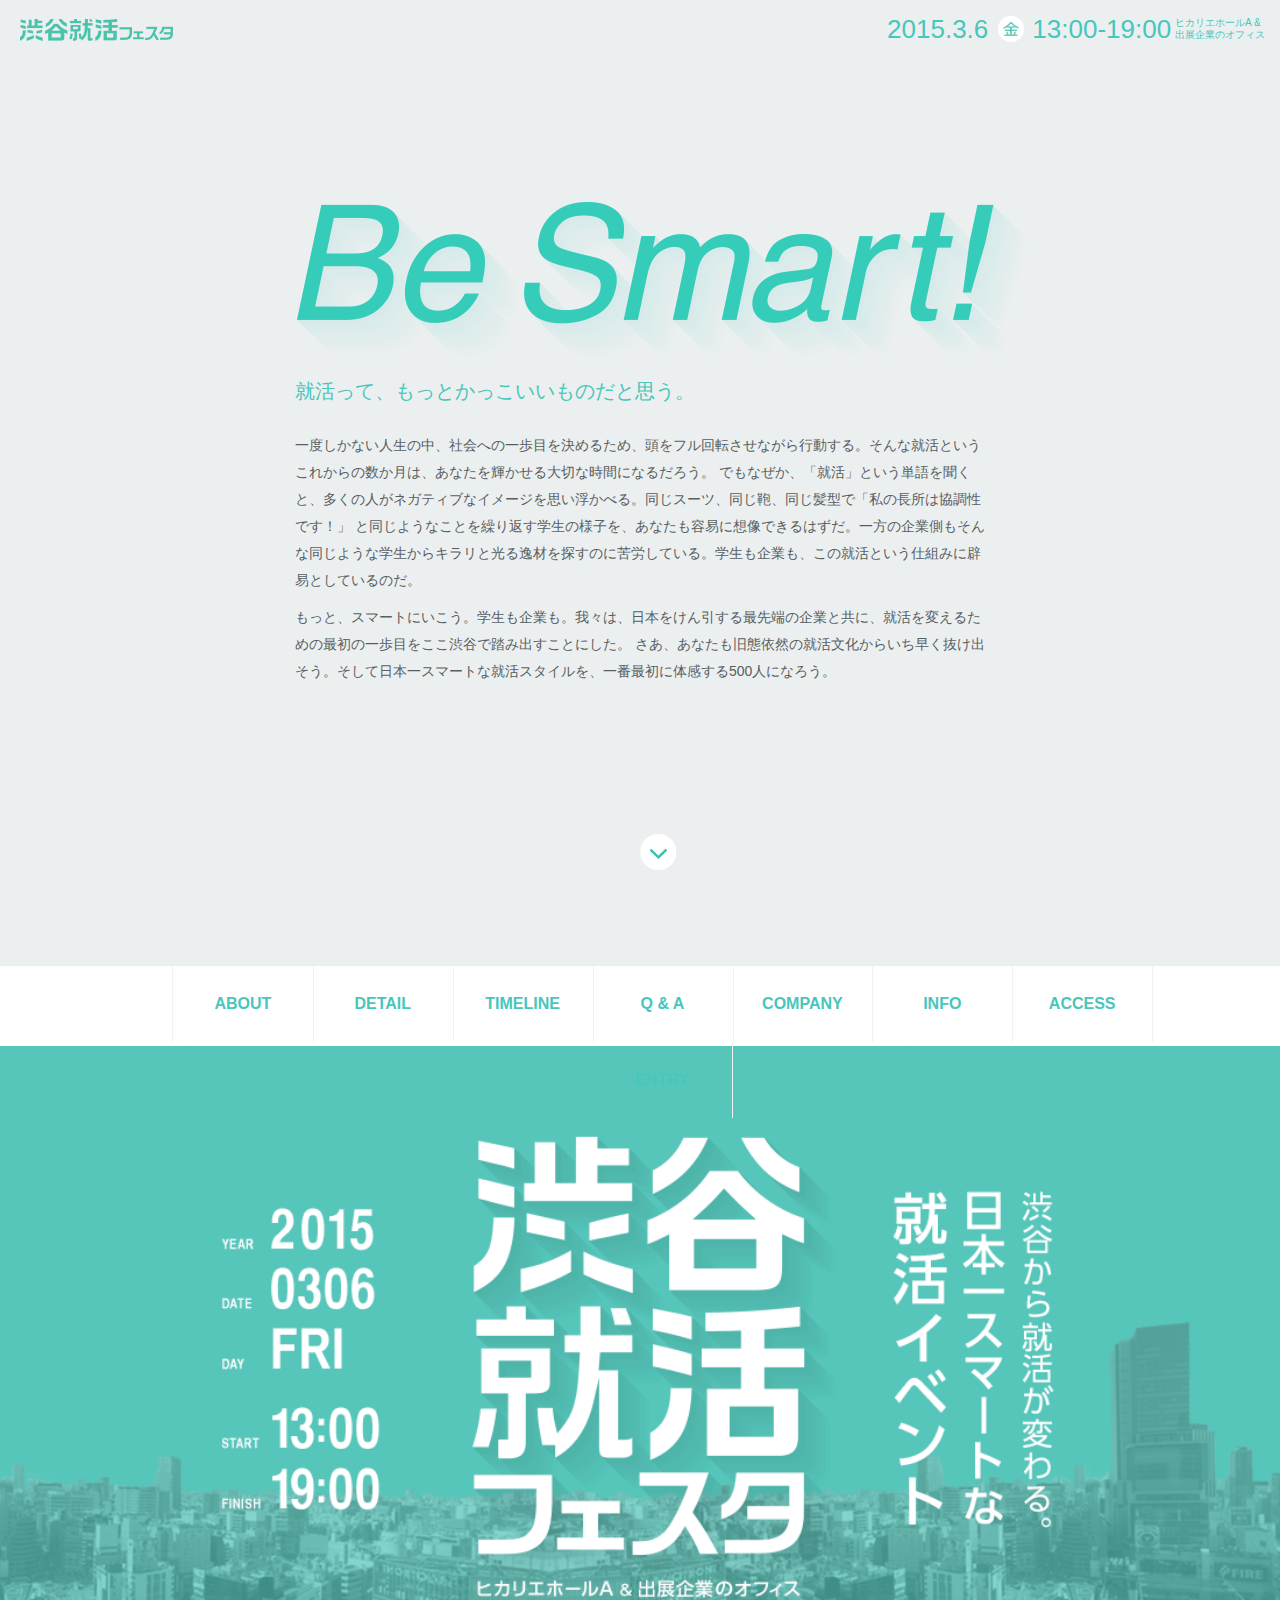
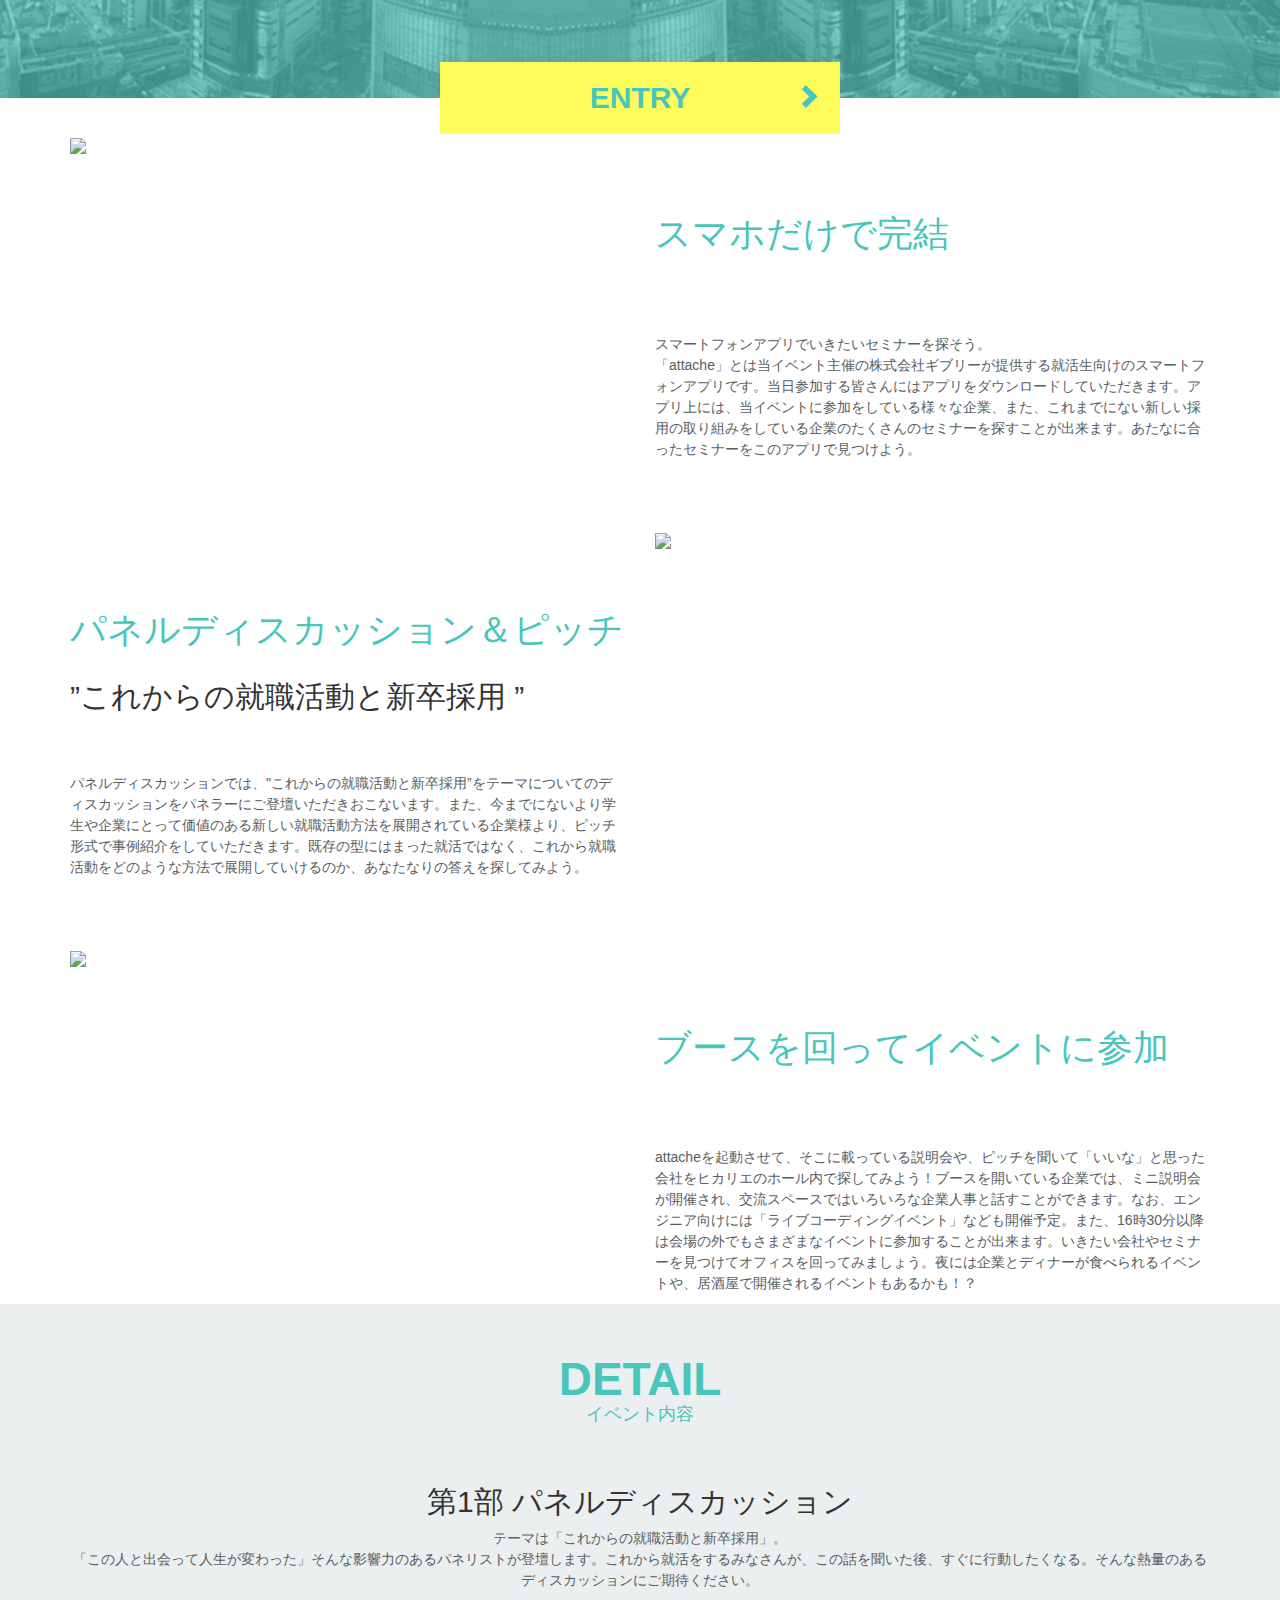
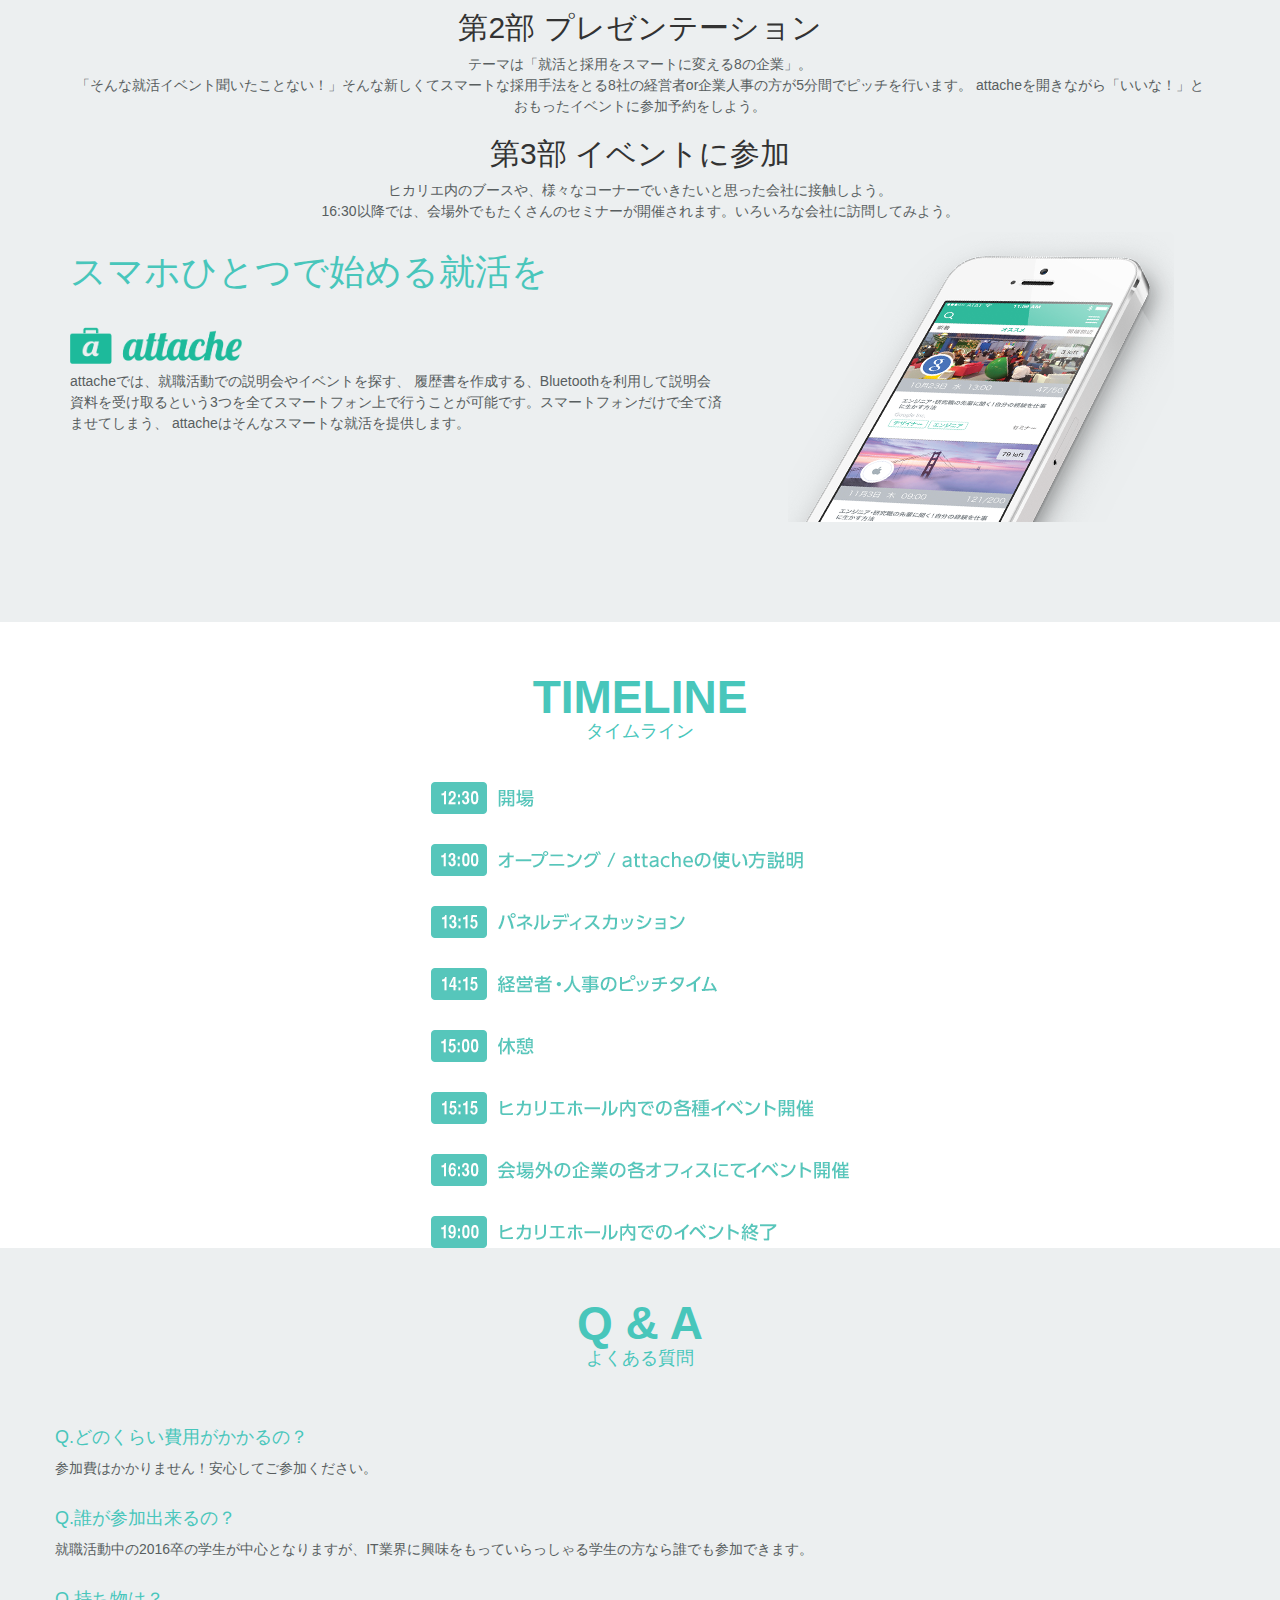
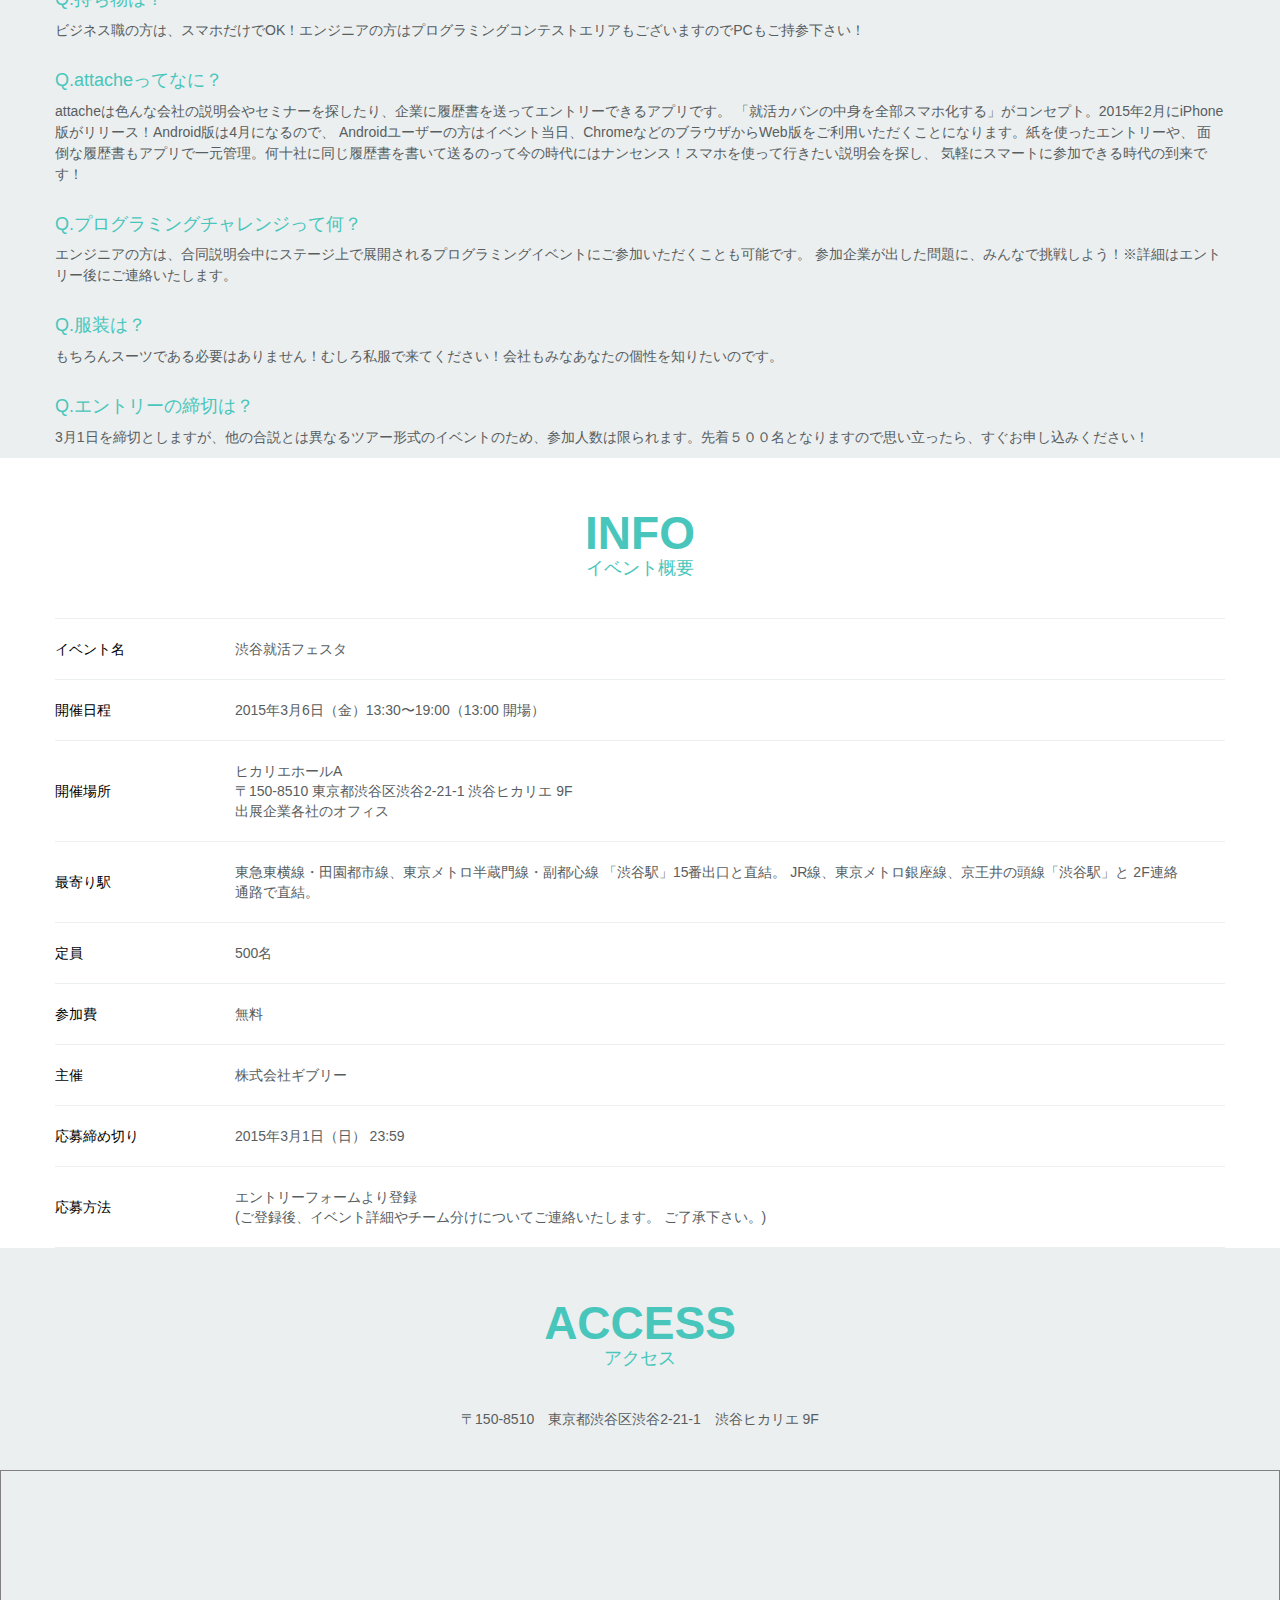
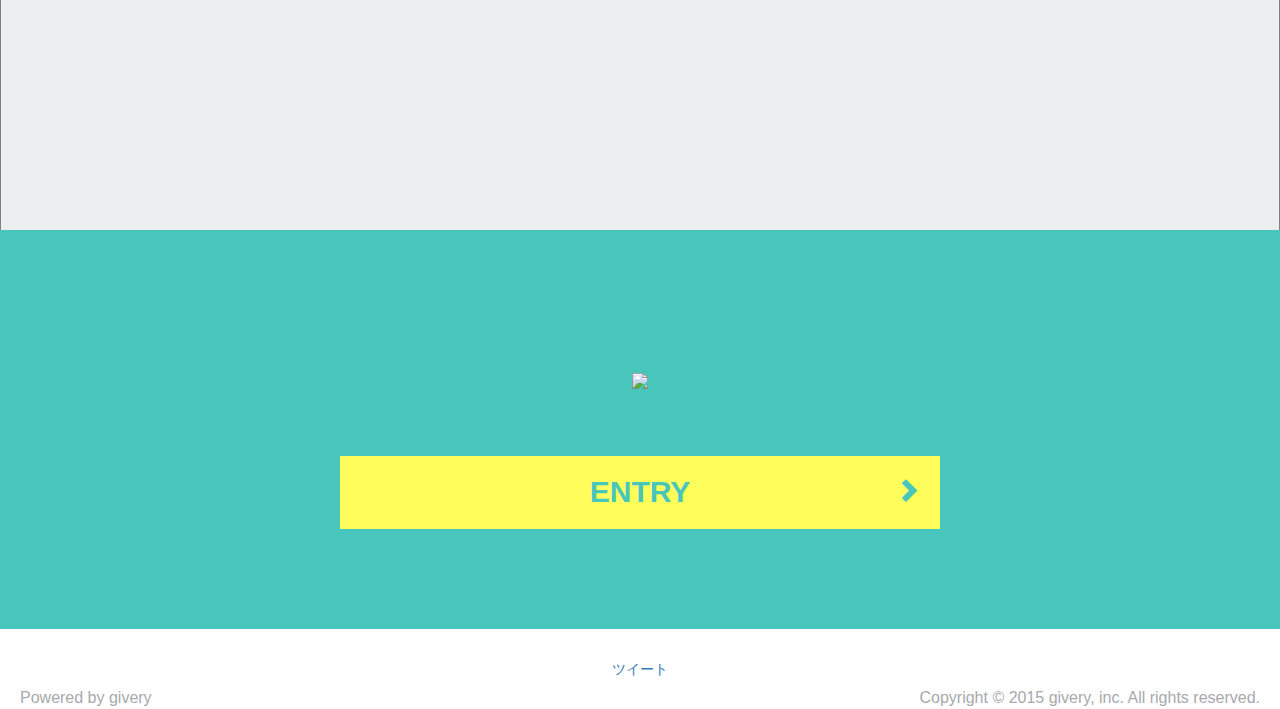
==== web/index.html @ 38a8d2db "modified text" ====
<!DOCTYPE html>
<html lang="ja">
<head>
	<meta charset="UTF-8">
	<meta name="format-detection" content="telephone=no">
	<meta http-equiv="X-UA-Compatible" content="IE=edge">
	<meta name="viewport" content="width=1060">

	<title>【3月6日開催】持ち物はスマフォとPCだけ!|渋谷就活フェスタ</title>
	<meta name="description" content="渋谷就活フェスタとは、40社の最先端企業が渋谷に集結する日本で最もスマートな就活イベントです。当イベントでは、これまでの日本の就活で必要だったスーツ、鞄、履歴書の持参等を禁止します。服装は私服、そして持ち物はスマートフォンアプリとPCのみ！日本の就活の当たり前を大きく覆す当イベントに是非ご参加ください。">
	<meta name="keywords" content="就活、就職活動、渋谷、スマート、スマート就活、2016年度、新卒、イベント">

	<meta property="og:site_name" content="渋谷就活フェスタ">
	<meta property="og:type" content="website">
	<meta property="og:image" content="http://event.attache-app.com/images/og_image.png">
	<meta property="og:title" content="【3月6日開催】持ち物はスマフォだけ!|渋谷就活フェスタ">
	<meta property="og:description" content="渋谷就活フェスタとは、40社の最先端企業が渋谷に集結する日本で最もスマートな就活イベントです。当イベントでは、これまでの日本の就活で必要だったスーツ、鞄、履歴書の持参等を禁止します。服装は私服、そして持ち物はスマートフォンアプリとPCのみ！日本の就活の当たり前を大きく覆す当イベントに是非ご参加ください。">
	<meta property="og:url" content="http://event.attache-app.com">
	<meta name="viewport" content="width=device-width, initial-scale=1">
	<link rel="icon" href="images/favicon.ico">
	<link rel="stylesheet" href="bootstrap-3.3.2-dist/css/bootstrap.min.css">
	<link rel="stylesheet" href="custom.css">
	<script src="js/jquery-1.11.1.min.js"></script>
	<script type="text/javascript" src="http://maps.google.com/maps/api/js?sensor=false"></script>
	<script type="text/javascript">
	$(function() {
		if ((navigator.userAgent.indexOf('iPhone') > 0 && navigator.userAgent.indexOf('iPad') == -1) || navigator.userAgent.indexOf('iPod') > 0 || navigator.userAgent.indexOf('Android') > 0) {
			location.href = 'mobile/index.html';
		}
	})();
</script>
	<script type="text/javascript">
		google.maps.event.addDomListener(window, 'load', function()
		{
			var lat = 35.6593197;
			var lng = 139.7036454;
			var latlng =new google.maps.LatLng(lat,lng);
			var mapOptions = {
				zoom: 17,
				center: new google.maps.LatLng(lat, lng),
				mapTypeId: google.maps.MapTypeId.ROADMAP,
				scaleControl: true,
				scrollwheel: false
			};
			var mapObj = new google.maps.Map(document.getElementById('gmap'), mapOptions);
			var marker = new google.maps.Marker({
				position: latlng,
				map: mapObj,
				title: '渋谷ヒカリエ'
			});
		});
	</script>
</head>
<body>
<div id="fb-root"></div>
  <script>(function(d, s, id) {
    var js, fjs = d.getElementsByTagName(s)[0];
    if (d.getElementById(id)) return;
    js = d.createElement(s); js.id = id;
    js.src = "//connect.facebook.net/en_US/sdk.js#xfbml=1&version=v2.0";
    fjs.parentNode.insertBefore(js, fjs);
  }(document, 'script', 'facebook-jssdk'));
</script>
<!-- TOPBAR -->
<div id="topbar" class="navbar" role="navigation">
	<div class="logo pull-left">
		<img src="images/logo.png">
	</div>
	<div class="pull-right">
		<h4>2015.3.6</h4><img src="images/okane.png" class="icon"><h4>13:00-19:00</h4>
		<p>
		ヒカリエホールA &amp;<br />
		出展企業のオフィス
		</p>
	</div>
</div>
<!-- HEADER -->
<div id="section-header" class="section-padding">
	<div class="container">
		<h1>
			<img src="images/title_besmart.png"></a>
		</h1>
		<div class="about">
			<h2>就活って、もっとかっこいいものだと思う。</h2>
			<p>
			一度しかない人生の中、社会への一歩目を決めるため、頭をフル回転させながら行動する。そんな就活というこれからの数か月は、あなたを輝かせる大切な時間になるだろう。
			でもなぜか、「就活」という単語を聞くと、多くの人がネガティブなイメージを思い浮かべる。同じスーツ、同じ鞄、同じ髪型で「私の長所は協調性です！」
			と同じようなことを繰り返す学生の様子を、あなたも容易に想像できるはずだ。一方の企業側もそんな同じような学生からキラリと光る逸材を探すのに苦労している。学生も企業も、この就活という仕組みに辟易としているのだ。</p>
			<p>もっと、スマートにいこう。学生も企業も。我々は、日本をけん引する最先端の企業と共に、就活を変えるための最初の一歩目をここ渋谷で踏み出すことにした。
			さあ、あなたも旧態依然の就活文化からいち早く抜け出そう。そして日本一スマートな就活スタイルを、一番最初に体感する500人になろう。
			</p>
		</div>
	</div>
	<a href="#section-poster"><img src="images/poster_button.png"></a>
</div>
<!-- NAV BAR -->
<div id="navbar" role="navigation">
	<div class="container">
		<ul class="nav-links">
			<li><a href="#section-about">ABOUT</a></li>
			<li><a href="#section-details">DETAIL</a></li>
			<li><a href="#section-timeline">TIMELINE</a></li>
			<li><a href="#section-qa">Q &amp; A</a></li>
			<li><a href="#section-sponsors">COMPANY</a></li>
			<li><a href="#section-info">INFO</a></li>
			<li><a href="#section-map">ACCESS</a></li>
			<li><a href="#section-entry">ENTRY</a></li>
		</ul>
	</div>
</div>
<!-- POSTER -->
<div id="section-poster">
	<img src="images/poster_01.png" width="100%">
</div>
<!-- ENTRY BUTTON -->
<div class="entry">
	<a href="http://bit.ly/1v4aJH7" class="button-entry small">ENTRY<span class="glyphicon glyphicon-chevron-right" aria-hidden="true"></span> </a>
</div>
<div id="section-about" class="layout1">
	<div class="container">
		<div class="row">
			<div class="col-xs-6">
				<img src="images/about1.png">
			</div>
			<div class="col-xs-6">
				<div class="info">
					<h2>スマホだけで完結</h2>
					<p>スマートフォンアプリでいきたいセミナーを探そう。<br />「attache」とは当イベント主催の株式会社ギブリーが提供する就活生向けのスマートフォンアプリです。当日参加する皆さんにはアプリをダウンロードしていただきます。アプリ上には、当イベントに参加をしている様々な企業、また、これまでにない新しい採用の取り組みをしている企業のたくさんのセミナーを探すことが出来ます。あたなに合ったセミナーをこのアプリで見つけよう。</p>
					</p>
				</div>
			</div>
		</div>
	</div>
</div>
<div id="section-about" class="layout2">
	<div class="container">
		<div class="row">
			<div class="col-xs-6">
				<div class="info">
					<h2>パネルディスカッション＆ピッチ</h2>
					<h3>”これからの就職活動と新卒採用 ”</h3>
					<p>パネルディスカッションでは、"これからの就職活動と新卒採用”をテーマについてのディスカッションをパネラーにご登壇いただきおこないます。また、今までにないより学生や企業にとって価値のある新しい就職活動方法を展開されている企業様より、ピッチ形式で事例紹介をしていただきます。既存の型にはまった就活ではなく、これから就職活動をどのような方法で展開していけるのか、あなたなりの答えを探してみよう。</p>
					</p>
				</div>
			</div>
			<div class="col-xs-6">
				<img src="images/about2.png">
			</div>
		</div>
	</div>
</div>
<div id="section-about" class="layout1">
	<div class="container">
		<div class="row">
			<div class="col-xs-6">
				<img src="images/about3.png">
			</div>
			<div class="col-xs-6">
				<div class="info">
					<h2>ブースを回ってイベントに参加</h2>
					<p>attacheを起動させて、そこに載っている説明会や、ピッチを聞いて「いいな」と思った会社をヒカリエのホール内で探してみよう！ブースを開いている企業では、ミニ説明会が開催され、交流スペースではいろいろな企業人事と話すことができます。なお、エンジニア向けには「ライブコーディングイベント」なども開催予定。また、16時30分以降は会場の外でもさまざまなイベントに参加することが出来ます。いきたい会社やセミナーを見つけてオフィスを回ってみましょう。夜には企業とディナーが食べられるイベントや、居酒屋で開催されるイベントもあるかも！？
					</p>
				</div>
			</div>

		</div>
	</div>
</div>
<!-- JOBS: SALES OR ENGINEERING -->
<div id="section-details">
	<div class="section-title">
		<h1>DETAIL</h1>
		<h4>イベント内容</h4>
	</div>
	<div class="container">
		<div class="info">
			<h3>第1部 パネルディスカッション</h3>
			<p>テーマは「これからの就職活動と新卒採用」。<br />「この人と出会って人生が変わった」そんな影響力のあるパネリストが登壇します。これから就活をするみなさんが、この話を聞いた後、すぐに行動したくなる。そんな熱量のあるディスカッションにご期待ください。</p>
			<h3>第2部 プレゼンテーション</h3>
			<p>テーマは「就活と採用をスマートに変える8の企業」。<br />「そんな就活イベント聞いたことない！」そんな新しくてスマートな採用手法をとる8社の経営者or企業人事の方が5分間でピッチを行います。
attacheを開きながら「いいな！」とおもったイベントに参加予約をしよう。</p>
			<h3>第3部 イベントに参加</h3>
			<p>ヒカリエ内のブースや、様々なコーナーでいきたいと思った会社に接触しよう。<br />
			16:30以降では、会場外でもたくさんのセミナーが開催されます。いろいろな会社に訪問してみよう。</p>
		</div>
		<div class="container-app">
			<div class="row">
				<div class="col-xs-7 text-left">
					<h2>スマホひとつで始める就活を</h2>
					<img src="images/attache.png" height="50px">
					<p>
					attacheでは、就職活動での説明会やイベントを探す、
					履歴書を作成する、Bluetoothを利用して説明会資料を受け取るという3つを全てスマートフォン上で行うことが可能です。スマートフォンだけで全て済ませてしまう、
					attacheはそんなスマートな就活を提供します。
					</p>
				</div>
				<div class="col-xs-5 text-center">
					<img src="images/iphone.png">
				</div>
			</div>
		</div>
	</div>
</div>
<div id="section-timeline">
	<div class="section-title">
		<h1>TIMELINE</h1>
		<h4>タイムライン</h4>
	</div>
	<div class="container">
		<div class="row">
		<img src="images/timeline.png" >
		</div>
	</div>
</div>
<!-- Q & A -->
<div id="section-qa" class="section-padding">
	<div class="section-title">
		<h1>Q &amp; A</h1>
		<h4>よくある質問</h4>
	</div>
	<div class="container">
		<div class="row">
				<div class="qa">
					<h4>Q.どのくらい費用がかかるの？</h4>
					<p>参加費はかかりません！安心してご参加ください。</p>
				</div>
				<div class="qa">
					<h4>Q.誰が参加出来るの？</h4>
					<p>就職活動中の2016卒の学生が中心となりますが、IT業界に興味をもっていらっしゃる学生の方なら誰でも参加できます。</p>
				</div>
				<div class="qa">
					<h4>Q.持ち物は？</h4>
					<p>ビジネス職の方は、スマホだけでOK！エンジニアの方はプログラミングコンテストエリアもございますのでPCもご持参下さい！</p>
				</div>
				<div class="qa">
					<h4>Q.attacheってなに？</h4>
					<p>attacheは色んな会社の説明会やセミナーを探したり、企業に履歴書を送ってエントリーできるアプリです。
					「就活カバンの中身を全部スマホ化する」がコンセプト。2015年2月にiPhone版がリリース！Android版は4月になるので、
					Androidユーザーの方はイベント当日、ChromeなどのブラウザからWeb版をご利用いただくことになります。紙を使ったエントリーや、
					面倒な履歴書もアプリで一元管理。何十社に同じ履歴書を書いて送るのって今の時代にはナンセンス！スマホを使って行きたい説明会を探し、
					気軽にスマートに参加できる時代の到来です！
					</p>
				</div>
				<div class="qa">
					<h4>Q.プログラミングチャレンジって何？</h4>
					<p>エンジニアの方は、合同説明会中にステージ上で展開されるプログラミングイベントにご参加いただくことも可能です。
					参加企業が出した問題に、みんなで挑戦しよう！※詳細はエントリー後にご連絡いたします。</p>
				</div>
				<div class="qa">
					<h4>Q.服装は？</h4>
					<p>もちろんスーツである必要はありません！むしろ私服で来てください！会社もみなあなたの個性を知りたいのです。</p>
				</div>
				<div class="qa">
					<h4>Q.エントリーの締切は？</h4>
					<p>3月1日を締切としますが、他の合説とは異なるツアー形式のイベントのため、参加人数は限られます。先着５００名となりますので思い立ったら、すぐお申し込みください！</p>
				</div>
			</div>
	</div>
</div>

<!-- SPONSORS -->
<!--<div id="section-sponsors" class="section-padding">
	<div class="section-title">
		<h1>COMPANY</h1>
		<h4>第一部 ご登壇企業様</h4>
	</div>
	<div class="container">
		<div class="row">
			<div class="col-xs-4">
				SPONSOR
			</div>
			<div class="col-xs-4">
				SPONSOR
			</div>
			<div class="col-xs-4">
				SPONSOR
			</div>
		</div>
	</div>
	<div class="section-title">
		<h4>第二部 ブース出展企業様</h4>
	</div>
	<div class="container">
		<div class="row">
			<div class="col-5">
				SPONSOR
			</div>

			<div class="col-5">
				SPONSOR
			</div>

			<div class="col-5">
				SPONSOR
			</div>

			<div class="col-5">
				SPONSOR
			</div>

			<div class="col-5">
				SPONSOR
			</div>
		</div>
	</div>
	<div class="section-title">
		<h4>第三部 プログラミングチャレンジ出展企業様</h4>
	</div>
	<div class="container">
		<div class="row">
			<div class="col-5">
				SPONSOR
			</div>

			<div class="col-5">
				SPONSOR
			</div>

			<div class="col-5">
				SPONSOR
			</div>

			<div class="col-5">
				SPONSOR
			</div>

			<div class="col-5">
				SPONSOR
			</div>
		</div>
	</div>
	<div class="section-title">
		<h4>第三部 セミナーイベント主催企業様</h4>
	</div>
	<div class="container">
		<div class="row">
			<div class="col-5">
				SPONSOR
			</div>

			<div class="col-5">
				SPONSOR
			</div>

			<div class="col-5">
				SPONSOR
			</div>

			<div class="col-5">
				SPONSOR
			</div>

			<div class="col-5">
				SPONSOR
			</div>
		</div>
	</div>
</div>
-->
<!-- EVENT INFO -->
<div id="section-info" class=" section-padding">
	<div class="section-title">
		<h1>INFO</h1>
		<h4>イベント概要</h4>
	</div>
	<div class="container">
		<div class="row">
				<table class="info">
					<tbody>
						<tr>
							<td>イベント名</td>
							<td>渋谷就活フェスタ</td>
						</tr>
						<tr>
							<td>開催日程</td>
							<td>2015年3月6日（金）13:30〜19:00（13:00 開場）</td>
						</tr>
						<tr>
							<td>開催場所</td>
							<td>ヒカリエホールA <br />
									〒150-8510 東京都渋谷区渋谷2-21-1 渋谷ヒカリエ 9F <br />
									出展企業各社のオフィス
							</td>
						</tr>
						<tr>
							<td>最寄り駅</td>
							<td>東急東横線・田園都市線、東京メトロ半蔵門線・副都心線
									「渋谷駅」15番出口と直結。
									JR線、東京メトロ銀座線、京王井の頭線「渋谷駅」と
									2F連絡通路で直結。
							</td>
						</tr>
						<tr>
							<td>定員</td>
							<td>500名</td>
						</tr>
						<tr>
							<td>参加費</td>
							<td>無料</td>
						</tr>
						<tr>
							<td>主催</td>
							<td>株式会社ギブリー</td>
						</tr>
						<tr>
							<td>応募締め切り</td>
							<td>2015年3月1日（日） 23:59</td>
						</tr>
						<tr>
							<td>応募方法</td>
							<td>エントリーフォームより登録<br />
									(ご登録後、イベント詳細やチーム分けについてご連絡いたします。 ご了承下さい。)
							</td>
						</tr>
					</tbody>
				</table>
		</div>
	</div>
</div>
<!-- MAP & ADDRESSS -->
<div id="section-map">
	<div class="section-title">
		<h1>ACCESS</h1>
		<h4>アクセス</h4>
	</div>
	<p>〒150-8510　東京都渋谷区渋谷2-21-1　渋谷ヒカリエ 9F</p>
		<div id="gmap" style="width: 100%; height: 370px; border: 1px solid Gray;"></div>
</div>
<div id="section-entry" class="section-padding">
	<div class="container">
		<div class="row">
			<h1 class="special"><img src="images/entry_title.png"></h1>
			<a href="http://bit.ly/1v4aJH7" class="button-entry">ENTRY<span class="glyphicon glyphicon-chevron-right" aria-hidden="true"></a>
		</div>
	</div>
</div>
<footer id="footer">
	<div class="share">
		<div class="fb-share-button" data-href="https://event.attache-app.com/" data-layout="box_count"></div>
		<a href="https://twitter.com/share" class="twitter-share-button" data-url="http://event.attache-app.com" data-text="私はスマートに就活する派です。持ち物はスマフォとPCだけ!渋谷就活フェスタ" data-lang="ja" data-count="vertical" data-hashtags="渋谷就活フェスタ">ツイート</a>
		<script>!function(d,s,id){var js,fjs=d.getElementsByTagName(s)[0],p=/^http:/.test(d.location)?'http':'https';if(!d.getElementById(id)){js=d.createElement(s);js.id=id;js.src=p+'://platform.twitter.com/widgets.js';fjs.parentNode.insertBefore(js,fjs);}}(document, 'script', 'twitter-wjs');</script>
	</div>
	<h6 class="pull-left">Powered by givery</h6>
	<h6 class="pull-right">Copyright &copy; 2015 givery, inc. All rights reserved.</h6>
</footer>
    <script src="https://ajax.googleapis.com/ajax/libs/jquery/1.11.1/jquery.min.js"></script>
    <script src="../../bootstrap_3.3.0/js/bootstrap.min.js"></script>
    <script src="../../assets/js/ie10-viewport-bug-workaround.js"></script>
    <script src="custom.js"></script>
</body>
</html>
---- web/custom.css ----
html {
	height: 100%;
}

body {
	margin: 0 auto;
	padding: 0;
	height: 100%;
	text-align: center;
	font-size: 14px;
	background: #FFFFFF;
}

.wrapper {
	position: relative;1

	min-height: 100%;
}

.about h2 {
	color: #48c6bb;
	font-size: 20px;
	margin-bottom: 30px;
}

.fixed {
  position: fixed;
  width:100%;
  top: 0px;
  z-index: 9999;
}

.b {
	border: 1px solid red;
}

.no-padding {
	padding: 0;
}

/* center a table*/
table.center {
    margin-left:auto;
    margin-right:auto;
}

h1 {
	padding-top:50px;
	margin: 0;
	color: #48c6bb;
	font-size: 46px;
	font-weight: 700;
}

h2 {
	color: #48c6bb;
	font-size: 36px;
	margin-bottom: 30px;
}

h3 {
	font-size: 30px;
}

h4 {
	margin: 0;
	padding: 0;
	color: #48c6bb;
	font-size: 18px;
}

p {
	color: #585e5f;
	line-height: 150%;
}


.highlight {
	color: #fffd5c;

	font-weight: 100;
}


.col-05, .col-3, .col-5 {
	position: relative;
	float: left;
	min-height: 1px;
	padding: 0;
}

.col-5 {
	width: 20%;
}
.col-3 {
	width: 30%;
}

.col-05 {
	width: 5%;
}


/* BUTTONS */

.entry {
	display: block;
	margin: -36px 0 0 0;
}

.button-entry.small {
	width: 400px;
	z-index: 1000;
}

.button-entry {
	position: relative;
	display: block;
	margin: 0 auto;
	padding: 15px 0;

	width: 600px;


	font-size: 30px;
	font-weight: 600;
	color: #48c6bb;

	background: #fffd5c;

	text-decoration: none;
}


.button-entry:hover {
	color: #FFFFFF;
	background: #ffdd00;

	text-decoration: none;
}


.button-entry span.glyphicon {
	position: absolute;
	top: 22px;
	right: 20px;


	font-size: 25px;
}


/* SECTIONS */
/*---------------------------------------------------------------------------------------------------------------------------------------------------------------------------------------------------*/

#topbar,
#section-header,
#navbar,
#section-poster,
#section-about,
#section-details,
#section-tabs,
#section-qa,
#section-sponsors,
#section-info,
#section-map,
#section-entry{
	min-width: 1000px !important;
}

.section-title {
	padding: 0 0 40px 0;
}

#topbar {
	padding: 15px;
	margin: 0;
	color: #48c6bb;
	background: #eceff0;
	border: 0 none;
	border-radius: 0;
}

#section-header {
	min-height:100%;
	margin: 0;
	text-align: left;
	color: #48c6bb;
	background: #eceff0;
	background-size: cover;
}
#section-header h1{
	padding:0;
}
#navbar {
	padding: 0;
	height: 80px;
	color: #48c6bb;
	background: #FFFFFF;
}
#navbar .container{
width: 980px;
margin: 0 auto;
position: relative;
}

#section-poster {
	position: relative;
}

#section-about {
	text-align: left;

}

#section-details {
	padding-bottom:100px;
	background: #eceff0;
}

#section-tabs {
	margin: -85px 0 40px 0;

}


#section-qa {
	background: #eceff0;
}


#section-sponsors {
	background: #48c6bb;
}

#section-info {
}

#section-map {
	margin: 0;
	background: #eceff0;
}

#section-map p {
	padding-bottom:30px;
}

#section-entry {
	margin: -10px 0 0 0;
	padding-bottom: 100px;
	background: #48c6bb;
}



#footer {
	/*position: absolute;
	bottom: 0;*/
	width: 100%;

	padding: 30px 20px 30px 20px;

	color: #a7a9ac;

	background: #FFFFFF;
}

#footer h6{
	font-size:16px;
}

.fb_iframe_widget span {
vertical-align: baseline !important;
}

/* TOPBAR */

#topbar .logo {
	padding: 0px;
}

#topbar img.icon {
	margin: -10px 8px 0 10px;

	width: 26px;
	height: 26px;
}

#topbar h4 {
	display: inline-block;
	margin: 0;
	padding: 0;

	font-size: 26px;
	font-weight: 400;
}

#topbar p {
	display: inline-block;
	text-align: left;
	font-size: 10px;
	line-height: 120%;
	color: #48c6bb;
}

/* HEADER */

#section-header .container {
	width:720px;
	height:500px;
	position: absolute;
	top: 0;
	left: 0;
	right: 0;
	bottom: 0;
	margin: auto;
}

#section-header h1 {
	margin-left: -15px;
}

#section-header h4 {
	margin: 0;
	padding: 20px 0;
}

#section-header p {
	line-height: 27px;
	font-size: 14px;
}

#section-header a {
	position: absolute;
	left: 50%;
	bottom: 30px;
}
#section-header a img{
	width: 36px;
}

h1.special {
	color: #48c6bb;

	font-size: 160px;
	font-style: italic;
	font-weight: 500;
	letter-spacing: 8px;

	text-shadow: 		1px 1px rgba(51, 193,167, 0.1),
							3px 3px rgba(51, 193,167, 0.095),
							5px 5px rgba(51, 193,167, 0.090),
							7px 7px rgba(51, 193,167, 0.085),
							9px 9px rgba(51, 193,167, 0.08),
							11px 11px rgba(51, 193,167, 0.075),
							13px 13px rgba(51, 193,167, 0.07),
							15px 15px rgba(51, 193,167, 0.065),
							17px 17px rgba(51, 193,167, 0.06),
							19px 19px rgba(51, 193,167, 0.055),
							21px 21px rgba(51, 193,167, 0.05),
							23px 23px rgba(51, 193,167, 0.045),
							25px 25px rgba(51, 193,167, 0.04),
							27px 27px rgba(51, 193,167, 0.035),
							29px 29px rgba(51, 193,167, 0.03),
							31px 31px rgba(51, 193,167, 0.025),
							33px 33px rgba(51, 193,167, 0.02),
							35px 35px rgba(51, 193,167, 0.015),
							37px 37px rgba(51, 193,167, 0.01),
							39px 39px rgba(51, 193,167, 0.005),
							41px 41px rgba(51, 193,167, 0);



							/*4px 4px rgba(51, 193,167, 0.085),
							5px 5px rgba(51, 193,167, 0.08),
							6px 6px rgba(51, 193,167, 0.075),
							7px 7px rgba(51, 193,167, 0.07),
							8px 8px rgba(51, 193,167, 0.065),
							9px 9px rgba(51, 193,167, 0.06),
							10px 10px rgba(51, 193,167, 0.055),
							11px 11px rgba(51, 193,167, 0.05),
							12px 12px rgba(51, 193,167, 0.045),
							13px 13px rgba(51, 193,167, 0.04),
							14px 14px rgba(51, 193,167, 0.035),
							15px 15px rgba(51, 193,167, 0.03),
							16px 16px rgba(51, 193,167, 0.025),
							17px 17px rgba(51, 193,167, 0.02),
							18px 18px rgba(51, 193,167, 0.015),
							19px 19px rgba(51, 193,167, 0.01),
							20px 20px rgba(51, 193,167, 0.005),
							21px 21px rgba(51, 193,167, 0);*/
}


/* NAV BAR */
/*---------------------------------------------------------------------------------------------------------------------------------------------------------------------------------------------------*/


#navbar .menu {
	padding: 0;
	text-align: center;
}


ul.nav-links ,
ul.nav-links li {
	height: 100%;
}

ul.nav-links {
	margin: 0 auto;
	padding: 0;
	line-height: 1;
	width: 1000px;

	text-align: center;
	list-style-type: none;
}

.nav-links li {
	display: inline-block;
	margin: 0 0 0 -5px;
	padding: 0;

	border-right: 1px solid #f0f2f3;
}

.nav-links li:first-child {
	border-left: 1px solid #f0f2f3;
}

.nav-links li a {
	display: block;
	padding: 30px 0;

	width: 140px;
	height: 100%;

	font-size: 16px;
	font-weight: 600;
	color: #48c6bb;
}


.nav-links li > a:hover  {
	color: #FFFFFF;
	text-decoration: none;
	background: #48c6bb;
}

.nav-links li > a:focus  {
	text-decoration: none;
}

/* bootstrap reset */
.nav li a:focus  {
	background: none;
}




/* POSTER */
#section-poster {
	z-index: -1;
}


/* ABOUT */
#section-about h1,
#section-about h2,
#section-about h4 {
	color: #48c6bb;
}

#section-about h4 {
	padding: 5px 0;
}

#section-about img {
	width: 100%;
}

#section-about .info {
	padding: 60px 0 0 0;
}

#section-about p{
	padding-top:50px;
}

/* TABS */

.tabs {
	display:inline-block;
	padding: 0;
	margin: 0;

    width:100%;
}


.tabs ul.tab-links {
	display: block;
	padding: 0;
	margin: 0;
}


/* Clearfix */
.tab-links:after {
    display: block;
    clear: both;
    content: '';
}

.tab-links li {
    position: relative;
	display:inline-block;

	margin: 0;
    padding: 0;

	list-style: none;
}

.tabs .tab-links h3 {
	padding: 0;
	margin: 0;
}

.tab-links a {
    display:inline-block;
	padding: 25px 40px;

	font-size: 16px;

	color: #FFFFFF;

    transition: all linear 0.15s;
	text-decoration: none;
}

/*  Customizing tab links  */
.tab-links li.tab1 > a {
	background: #2EBA9B;
}

.tab-links li.tab2 > a {
	background: #4d9cce;
}

.tab-links li.tab1.active > a {
	font-weight: 600;

    color: #2EBA9B;
	background: #FFFFFF;
}

.tab-links li.tab2.active > a {
	font-weight: 600;

    color: #4d9cce;
	background: #FFFFFF;
}


/*  Adds diagonal white corner : active */
.tab-links li.tab1.active:before,
.tab-links li.tab2.active:before {
	border-right: 20px solid #FFFFFF;
}


/*  Adds diagonal corner : inactive */
.tab-links li:before {
	content: '';
    position: absolute;
    top: 0;
	left: 0;
    width: 0;

	border-top: 20px solid #eceff0;
}

.tab-links li.tab1:before {
    border-right: 20px solid #2EBA9B;
}

.tab-links li.tab2:before {
    border-right: 20px solid #4d9cce;
}



/* TABS */

.tab-content {
	padding: 40px;
	margin: 0;
	width: 100%;
	background: #FFFFFF;
}

.tab-content h2 {
	padding: 30px 0 20px 0;
}

.tab-content span{
	background: linear-gradient(transparent 70%, #fffe40 60%);
	background-position-y: 30px;
}

.tab-content .icon > h3 {
	font-size: 18px;
	line-height: 150%;

	font-weight: 600;
	color: #34baad;
}

.tab-content .icon > img{
	margin: 0;
	padding: 0;
	width: 180px;
	height: 180px;
}

.tab {
    padding:0;
    margin: 0;
    display:none;
}

.tab.active {
    display:block;
}

.tab-content .info  {
	margin: 0;
	padding: 0;
}


.tab-content .info > img {
	width: 100%;
	border: 10px solid #ecefee;
}

.tab-content .info > p {

	padding: 20px 0 0 0;
	text-align: left;
}

/* TAB 1 */
#tab1 h2,
#tab1 h3,
#tab1 h4 {
	color: #2EBA9B;
}

#tab1 img.arrow {
	margin: 50px 0;
	width: 60px;
}

#tab1 h4 {
	color: #49c5b6;
	font-weight: 600;
	padding: 0 0 10px 0;
}

#tab1 p {
	padding-bottom:30px;
}

#tab1 .container-app {
	margin-top:50px;
	padding: 40px 40px 0 40px;
	background: #f5f7f6;
}

/* TAB 2 */

#tab2 h2,
#tab2 h3,
#tab2 h4 {
	color: #4d9cce;
}

#tab2 h4 {
	font-weight: 600;
	padding: 0 0 10px 0;

}

#tab2 p {
	padding-bottom:30px;
}

#tab2 img.arrow {
	margin: 60px 5px;
}

#tab2 .container-app {
	margin-top:50px;
	padding: 0 40px 0 40px;
	background: #f5f7f6;
}

#tab2 .container-app  h3 {
	padding: 20px 0 0 0;
}

/* SCHEDULE */

table.schedule {
	padding: 0;
	margin: 0 auto;

	width: 100%;

	text-align: left;

	color: #FFFFFF;

	background: #E6E7E8;
}

table.schedule tr td:first-child {
	width: 160px;
}

table.schedule tr td {
	font-weight: 600;

	padding: 0 30px;
}

#tab1  table.schedule tr:nth-child(odd) td{
	background: #48c6bb;
}

#tab1 table.schedule tr:nth-child(even) td{
	background: #64dfcd;
}

#tab2  table.schedule tr:nth-child(odd) td{
	background: #4d9cce;
}

#tab2 table.schedule tr:nth-child(even) td{
	background: #58b3ed;
}


#section-tabs .icon,
#section-tabs .icon h3 {
	width: 300px;
	display: inline-block;
	vertical-align: middle;
}





/* Q & A */
/*---------------------------------------------------------------------------------------------------------------------------------------------------------------------------------------------------*/

#section-qa .qa {
	text-align: left;
}

#section-qa .qa > h4 {
	padding: 20px 0 10px 0;
}


/* SPONSORS */
/*---------------------------------------------------------------------------------------------------------------------------------------------------------------------------------------------------*/

#section-sponsors h1,
#section-sponsors h4  {
	color: #FFFFFF;
}


/* EVENT INFO */
/*---------------------------------------------------------------------------------------------------------------------------------------------------------------------------------------------------*/


table.info tr td:first-child {
	padding:0;
	width: 140px;
	color: #000000;
}


table.info tr td {
	padding: 20px 40px;

	text-align: left;

	color: #585e5f;

	border-top: 1px solid #eceff0;
	border-bottom: 1px solid #eceff0;
}



/* MAP */
/*---------------------------------------------------------------------------------------------------------------------------------------------------------------------------------------------------*/

.map {
	width: 100%;
	height: 450px;
	border: 0 none;
}



/* ENTRY */
/*---------------------------------------------------------------------------------------------------------------------------------------------------------------------------------------------------*/

#section-entry h4 {
	color: #FFFFFF;

}


#section-entry h1.special {
	color: #FFFFFF;

	font-size: 160px;
	font-style: italic;
	font-weight: 100;
	letter-spacing: 8px;

	text-shadow: 	1px 1px rgba(255, 255, 255, 0.1),
							3px 3px rgba(255, 255, 255, 0.095),
							5px 5px rgba(255, 255, 255, 0.090),
							7px 7px rgba(255, 255, 255, 0.085),
							9px 9px rgba(255, 255, 255, 0.08),
							11px 11px rgba(255, 255, 255, 0.075),
							13px 13px rgba(255, 255, 255, 0.07),
							15px 15px rgba(255, 255, 255, 0.065),
							17px 17px rgba(255, 255, 255, 0.06),
							19px 19px rgba(255, 255, 255, 0.055),
							21px 21px rgba(255, 255, 255, 0.05),
							23px 23px rgba(255, 255, 255, 0.045),
							25px 25px rgba(255, 255, 255, 0.04),
							27px 27px rgba(255, 255, 255, 0.035),
							29px 29px rgba(255, 255, 255, 0.03),
							31px 31px rgba(255, 255, 255, 0.025),
							33px 33px rgba(255, 255, 255, 0.02),
							35px 35px rgba(255, 255, 255, 0.015),
							37px 37px rgba(255, 255, 255, 0.01),
							39px 39px rgba(255, 255, 255, 0.005),
							41px 41px rgba(255, 255, 255, 0);
}
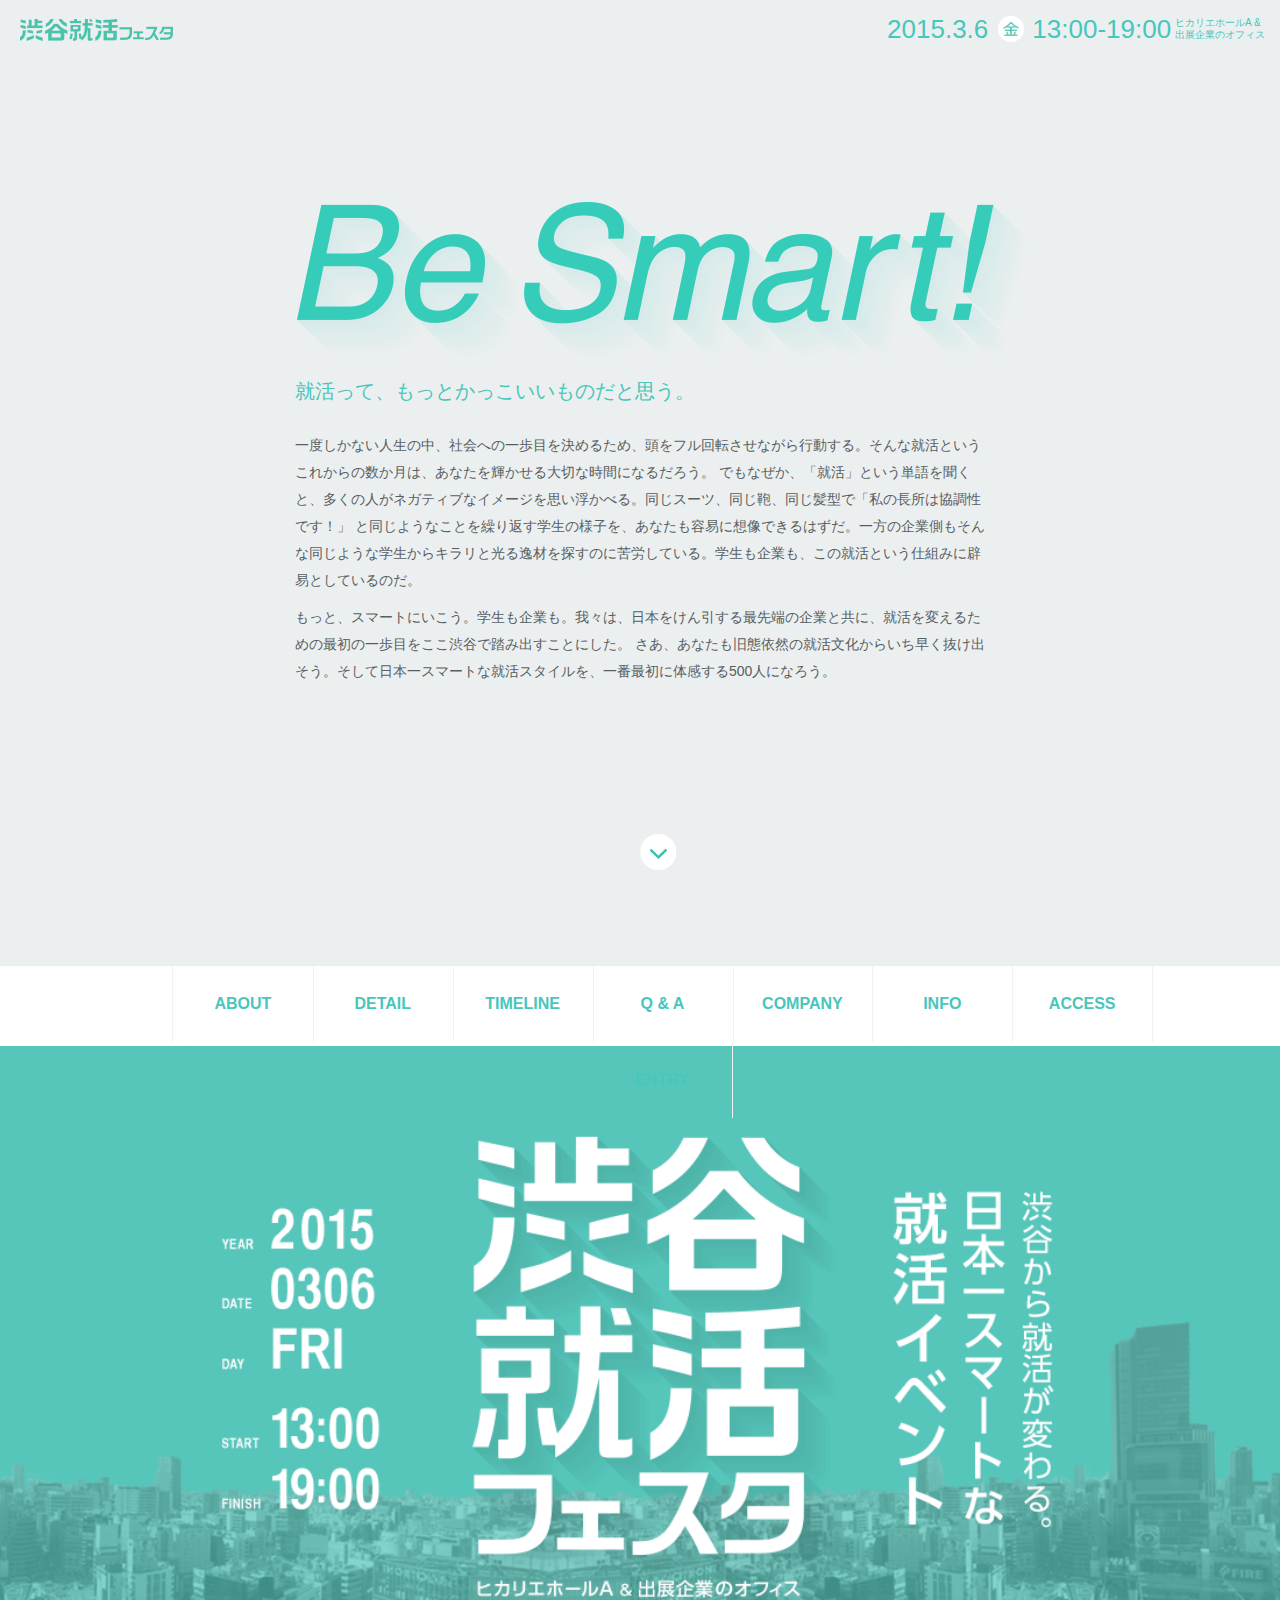
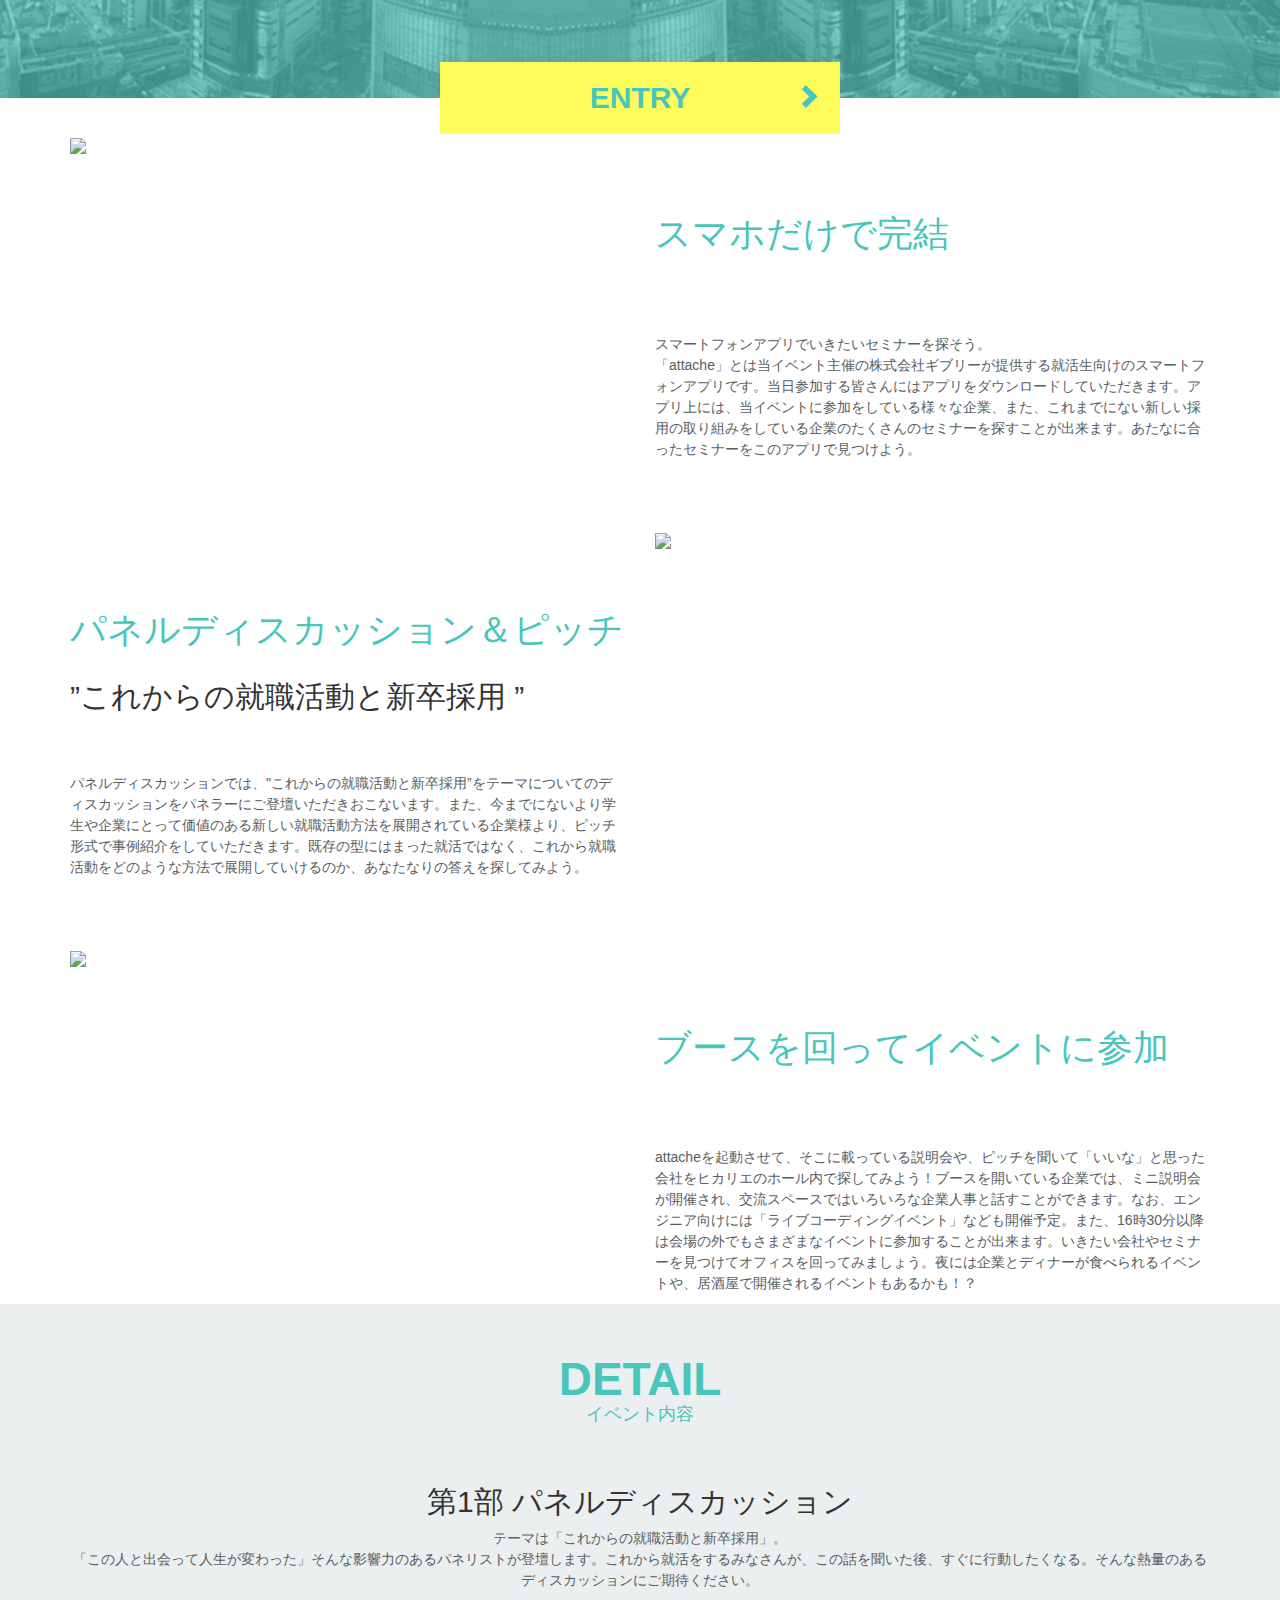
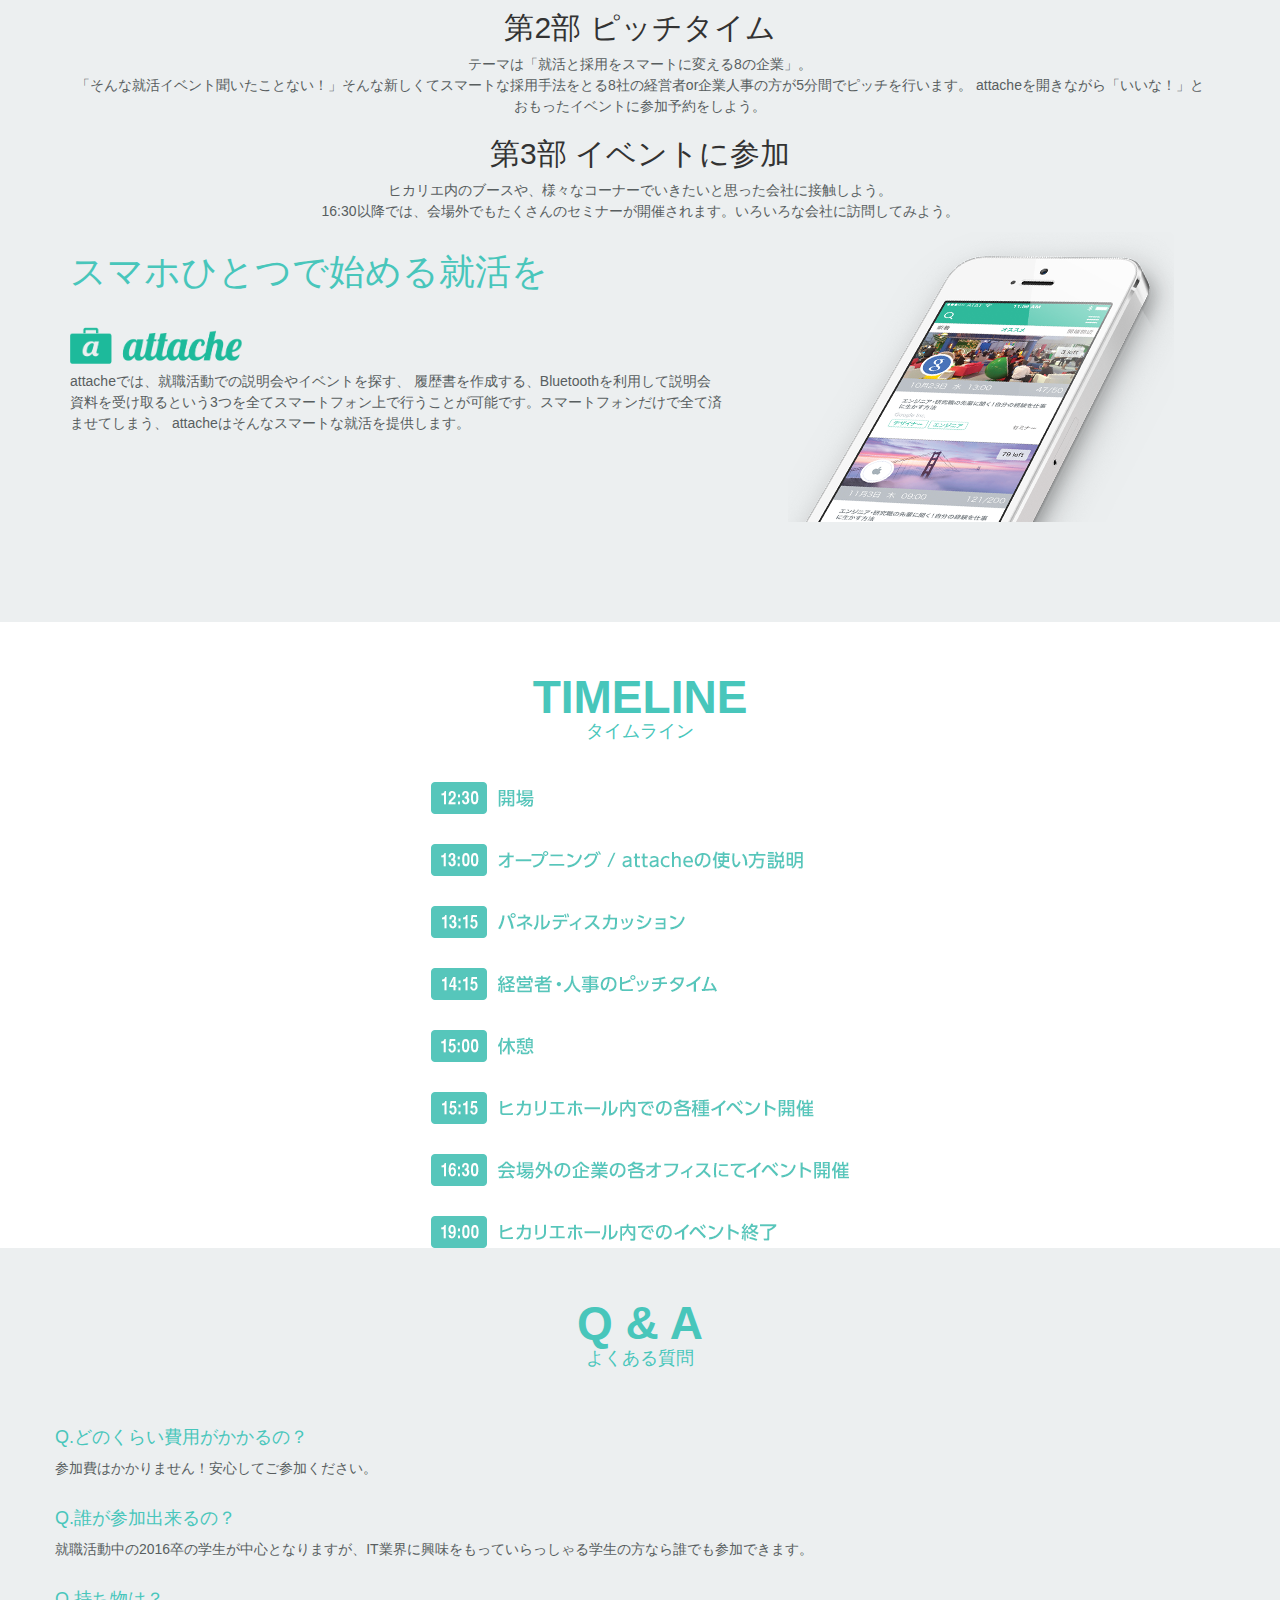
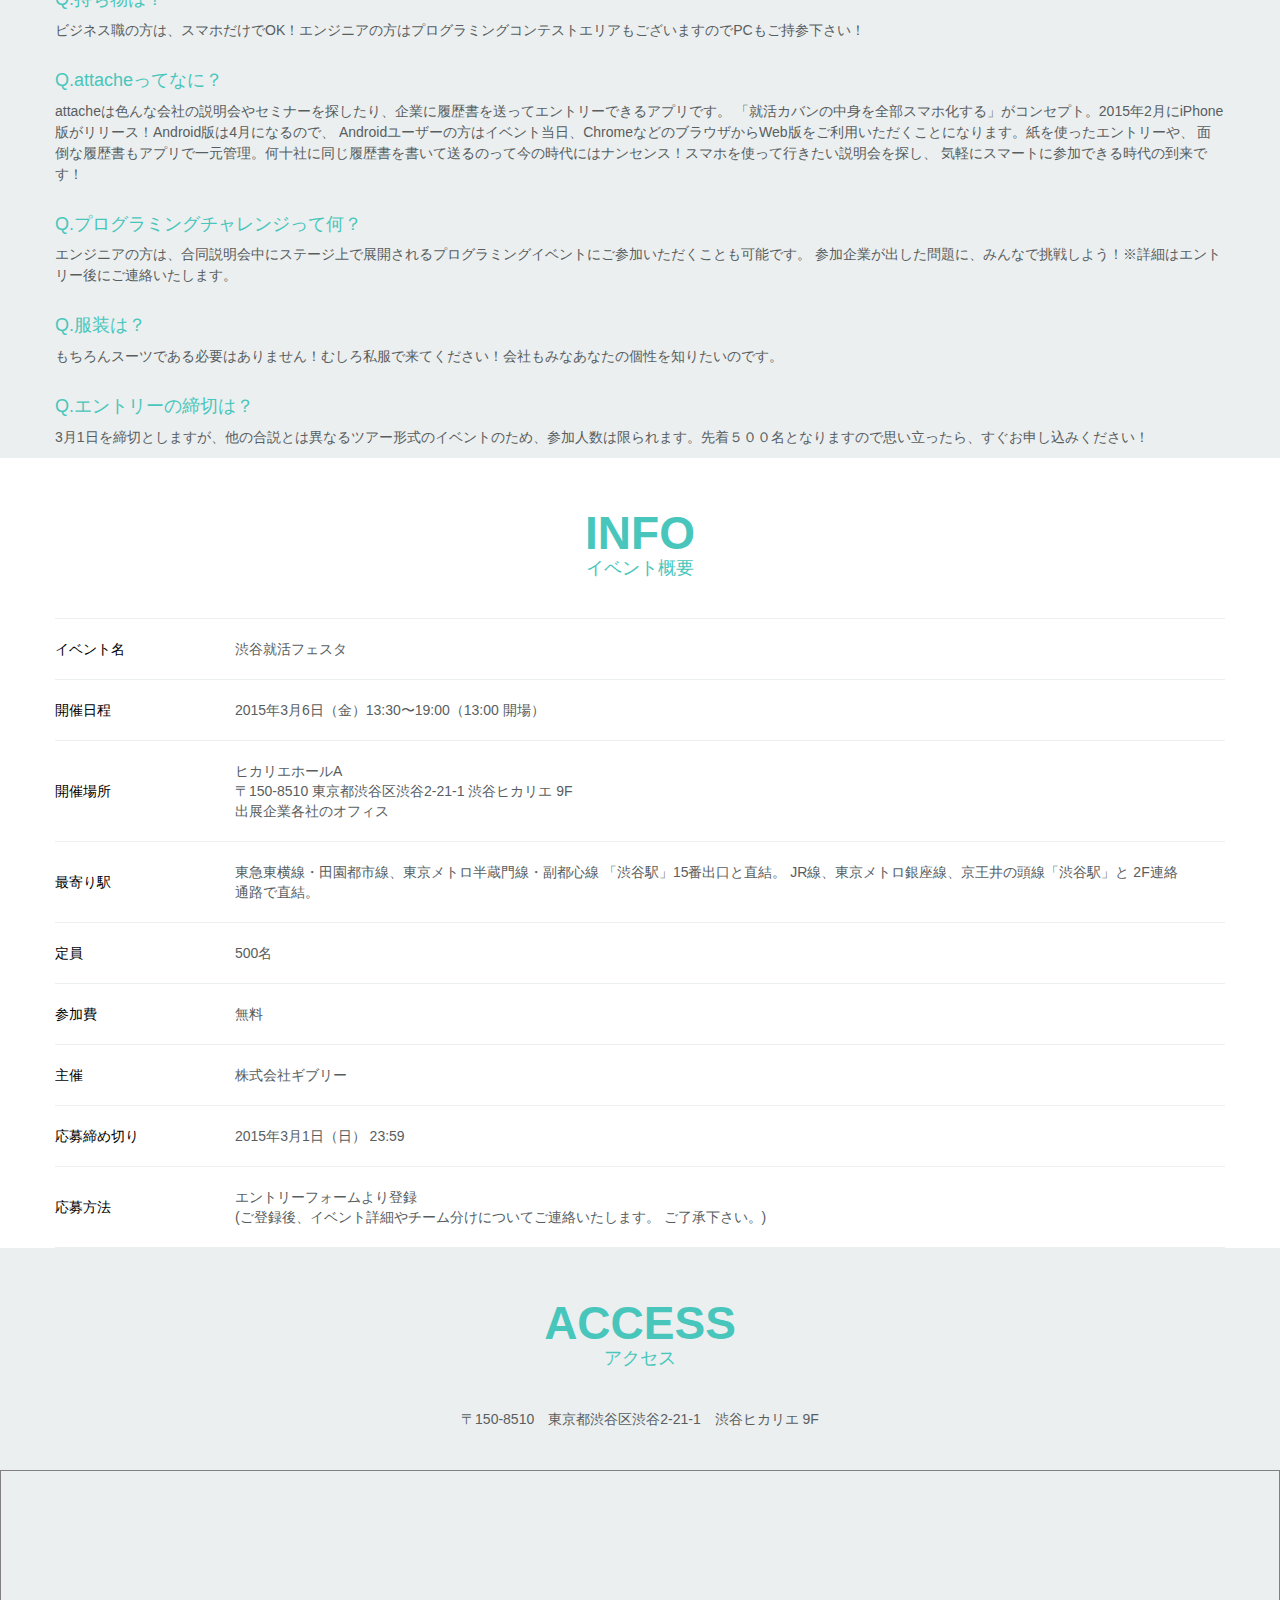
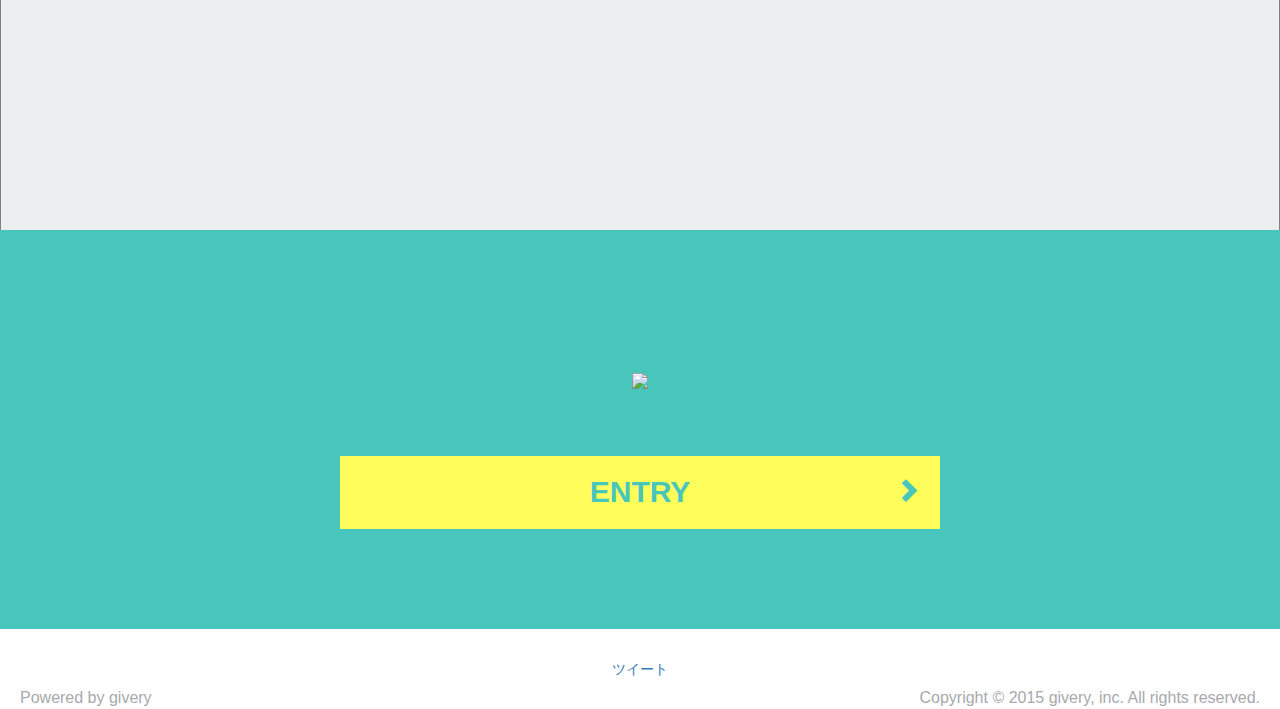
==== commit f0f17c47: "modified ogp image" ====
--- a/web/index.html
+++ b/web/index.html
@@ -6,14 +6,14 @@
 	<meta http-equiv="X-UA-Compatible" content="IE=edge">
 	<meta name="viewport" content="width=1060">
 
-	<title>【3月6日開催】持ち物はスマフォとPCだけ!|渋谷就活フェスタ</title>
+	<title>【3月6日開催】持ち物はスマホとPCだけ!|渋谷就活フェスタ</title>
 	<meta name="description" content="渋谷就活フェスタとは、40社の最先端企業が渋谷に集結する日本で最もスマートな就活イベントです。当イベントでは、これまでの日本の就活で必要だったスーツ、鞄、履歴書の持参等を禁止します。服装は私服、そして持ち物はスマートフォンアプリとPCのみ！日本の就活の当たり前を大きく覆す当イベントに是非ご参加ください。">
 	<meta name="keywords" content="就活、就職活動、渋谷、スマート、スマート就活、2016年度、新卒、イベント">
 
 	<meta property="og:site_name" content="渋谷就活フェスタ">
 	<meta property="og:type" content="website">
-	<meta property="og:image" content="http://event.attache-app.com/images/og_image.png">
-	<meta property="og:title" content="【3月6日開催】持ち物はスマフォだけ!|渋谷就活フェスタ">
+	<meta property="og:image" content="http://event.attache-app.com/images/og_image1.png">
+	<meta property="og:title" content="【3月6日開催】持ち物はスマホだけ!|渋谷就活フェスタ">
 	<meta property="og:description" content="渋谷就活フェスタとは、40社の最先端企業が渋谷に集結する日本で最もスマートな就活イベントです。当イベントでは、これまでの日本の就活で必要だったスーツ、鞄、履歴書の持参等を禁止します。服装は私服、そして持ち物はスマートフォンアプリとPCのみ！日本の就活の当たり前を大きく覆す当イベントに是非ご参加ください。">
 	<meta property="og:url" content="http://event.attache-app.com">
 	<meta name="viewport" content="width=device-width, initial-scale=1">
@@ -176,7 +176,7 @@
 		<div class="info">
 			<h3>第1部 パネルディスカッション</h3>
 			<p>テーマは「これからの就職活動と新卒採用」。<br />「この人と出会って人生が変わった」そんな影響力のあるパネリストが登壇します。これから就活をするみなさんが、この話を聞いた後、すぐに行動したくなる。そんな熱量のあるディスカッションにご期待ください。</p>
-			<h3>第2部 プレゼンテーション</h3>
+			<h3>第2部 ピッチタイム</h3>
 			<p>テーマは「就活と採用をスマートに変える8の企業」。<br />「そんな就活イベント聞いたことない！」そんな新しくてスマートな採用手法をとる8社の経営者or企業人事の方が5分間でピッチを行います。
 attacheを開きながら「いいな！」とおもったイベントに参加予約をしよう。</p>
 			<h3>第3部 イベントに参加</h3>
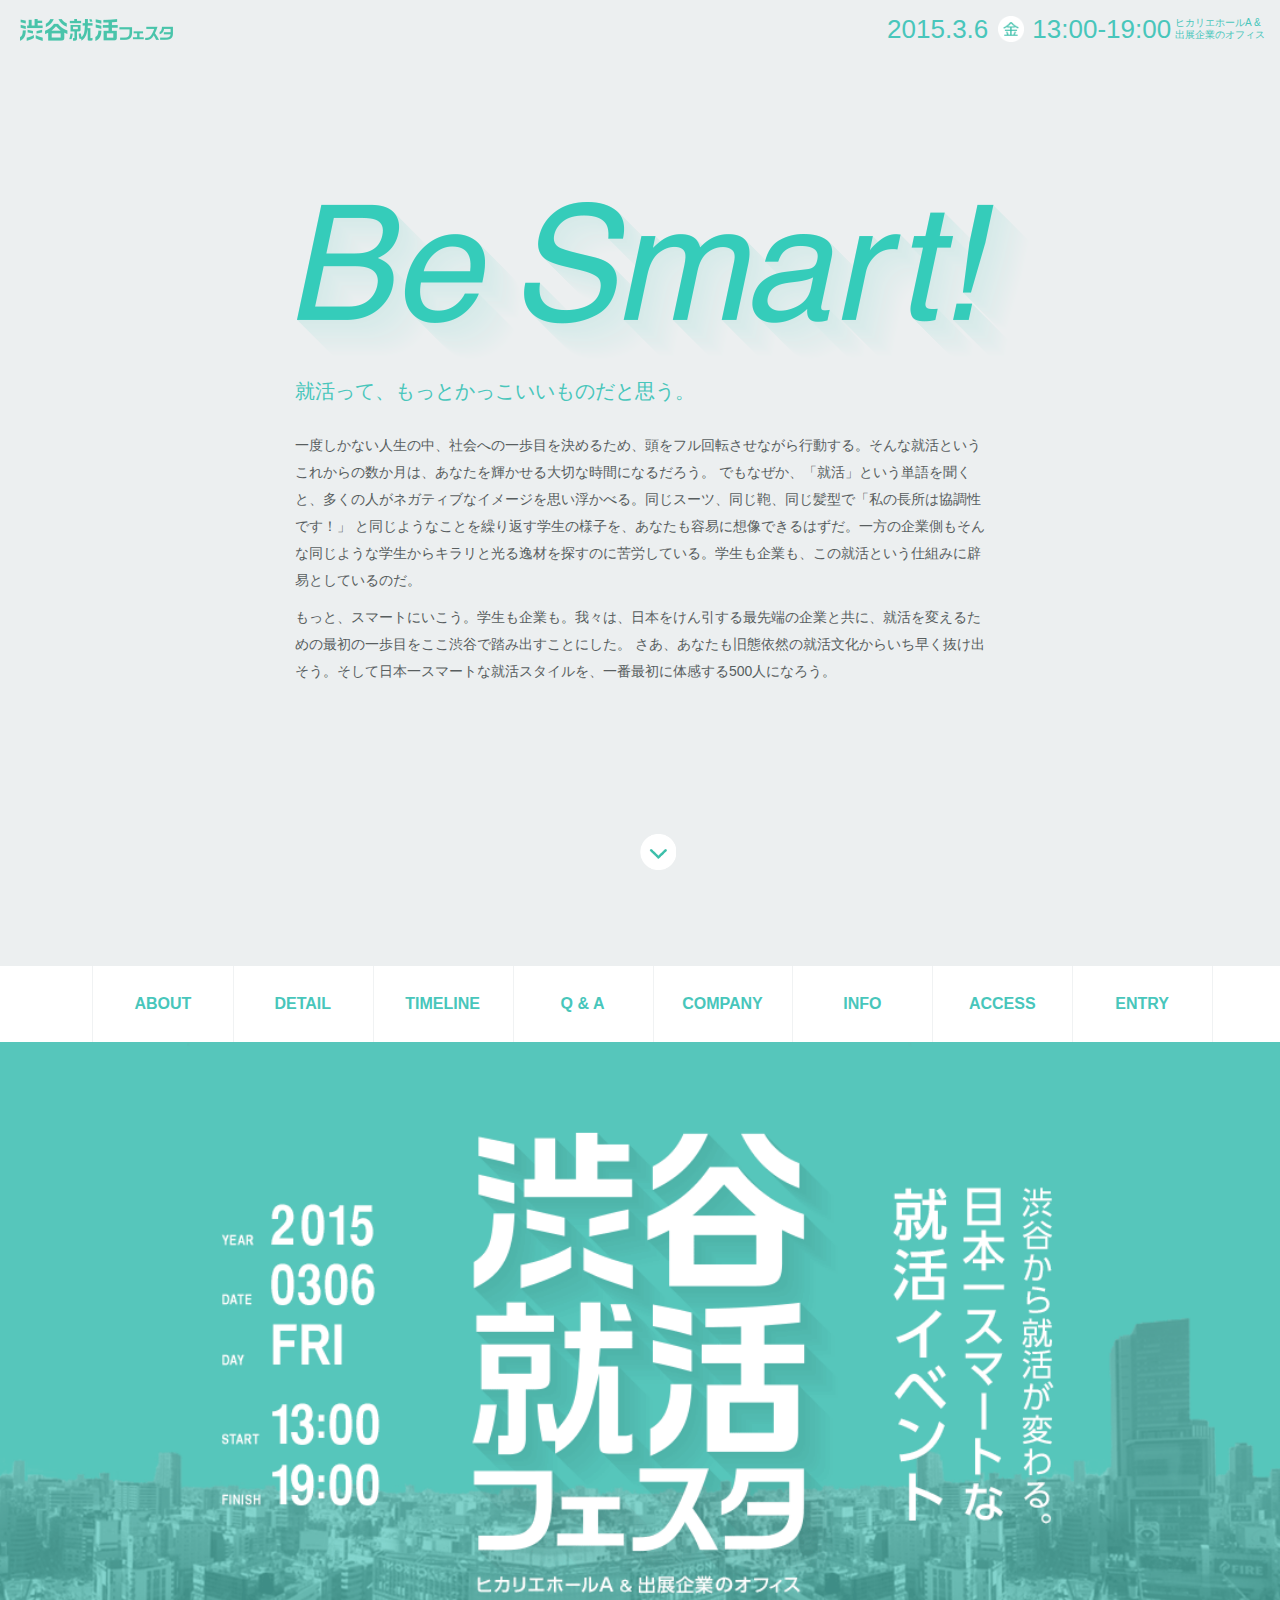
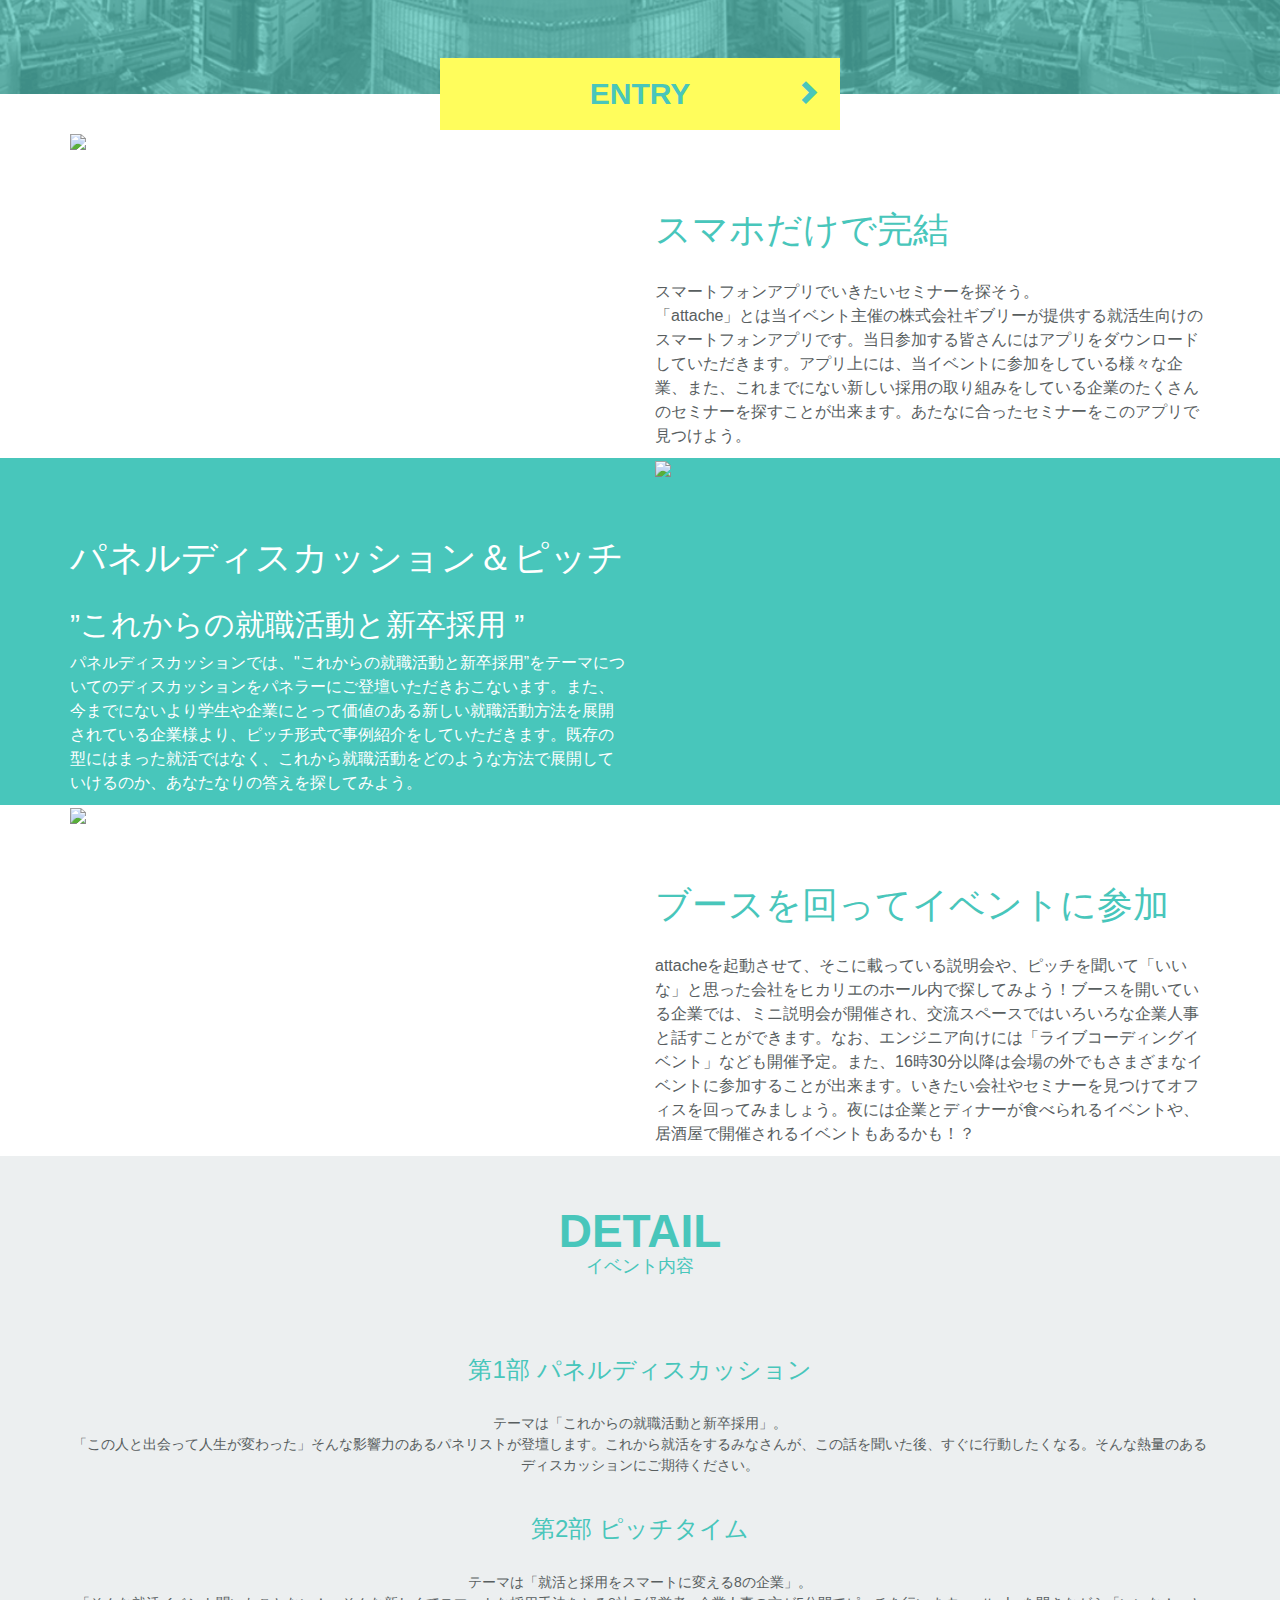
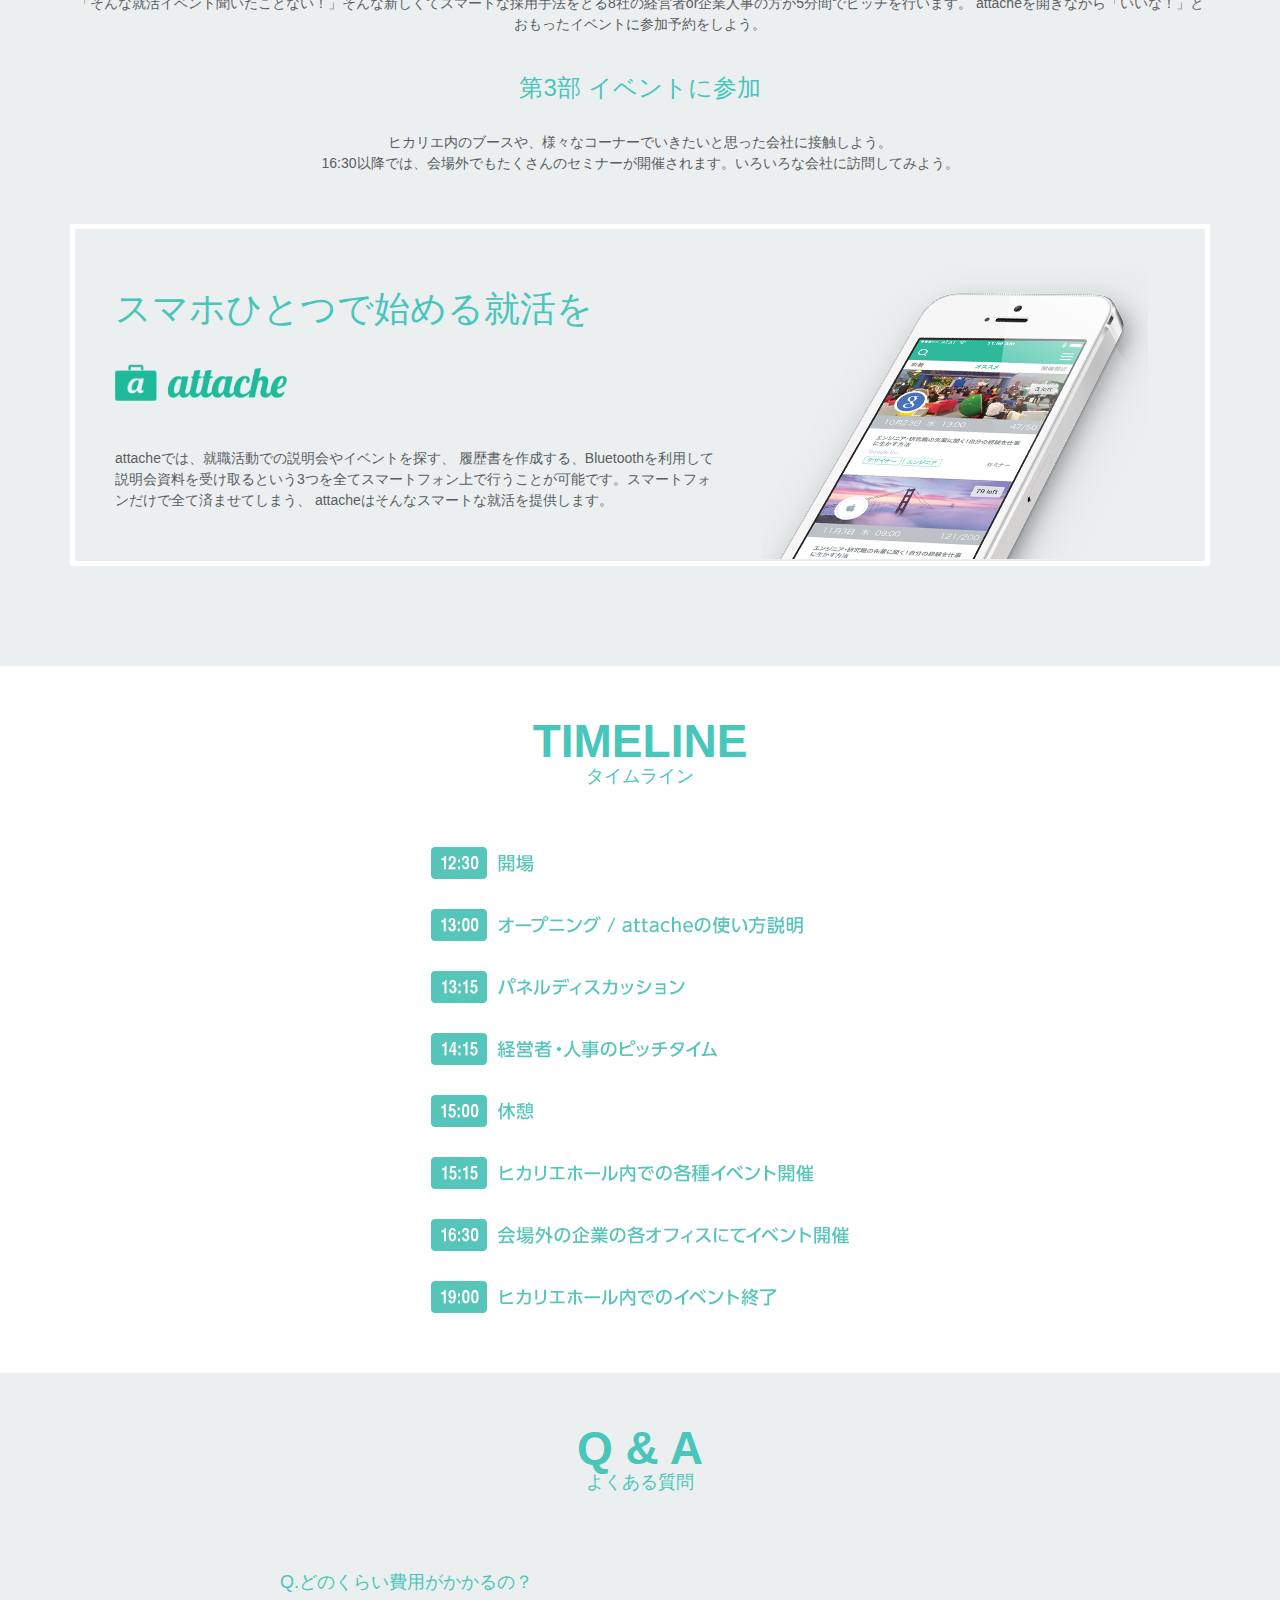
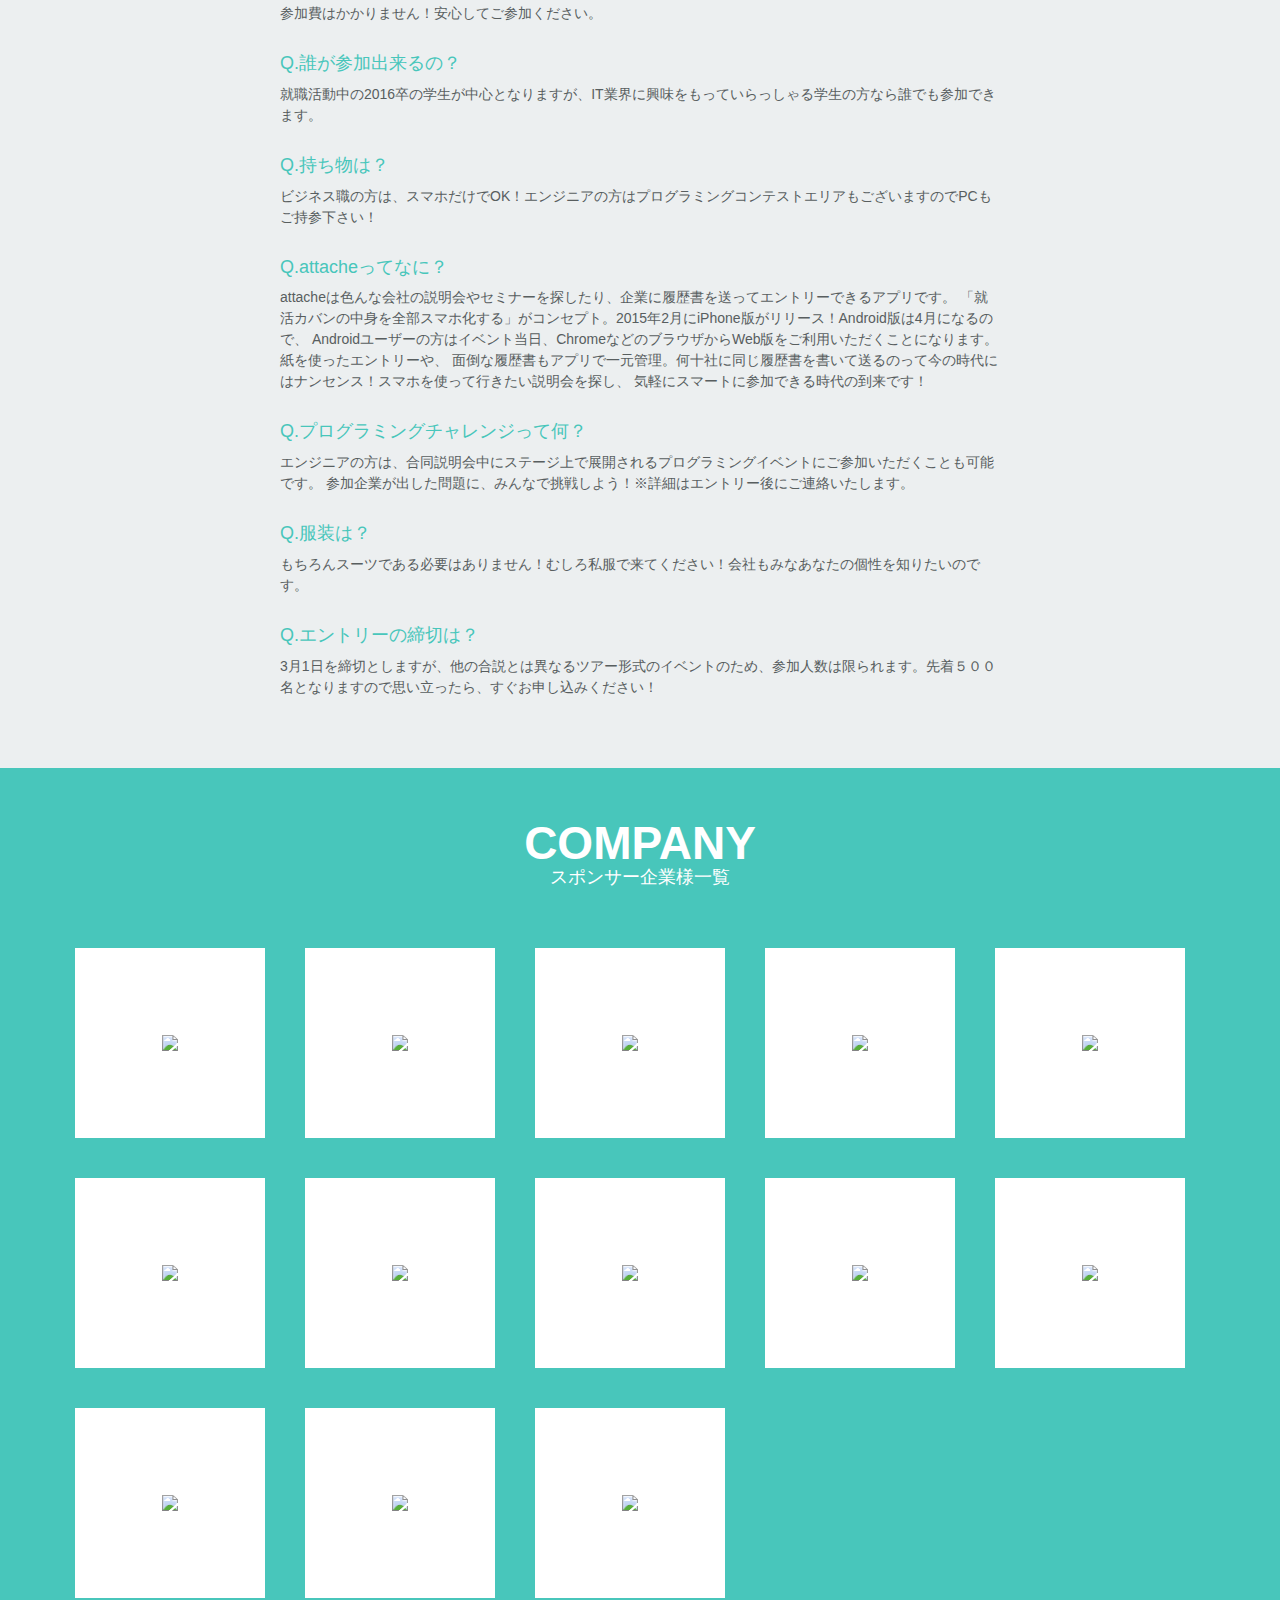
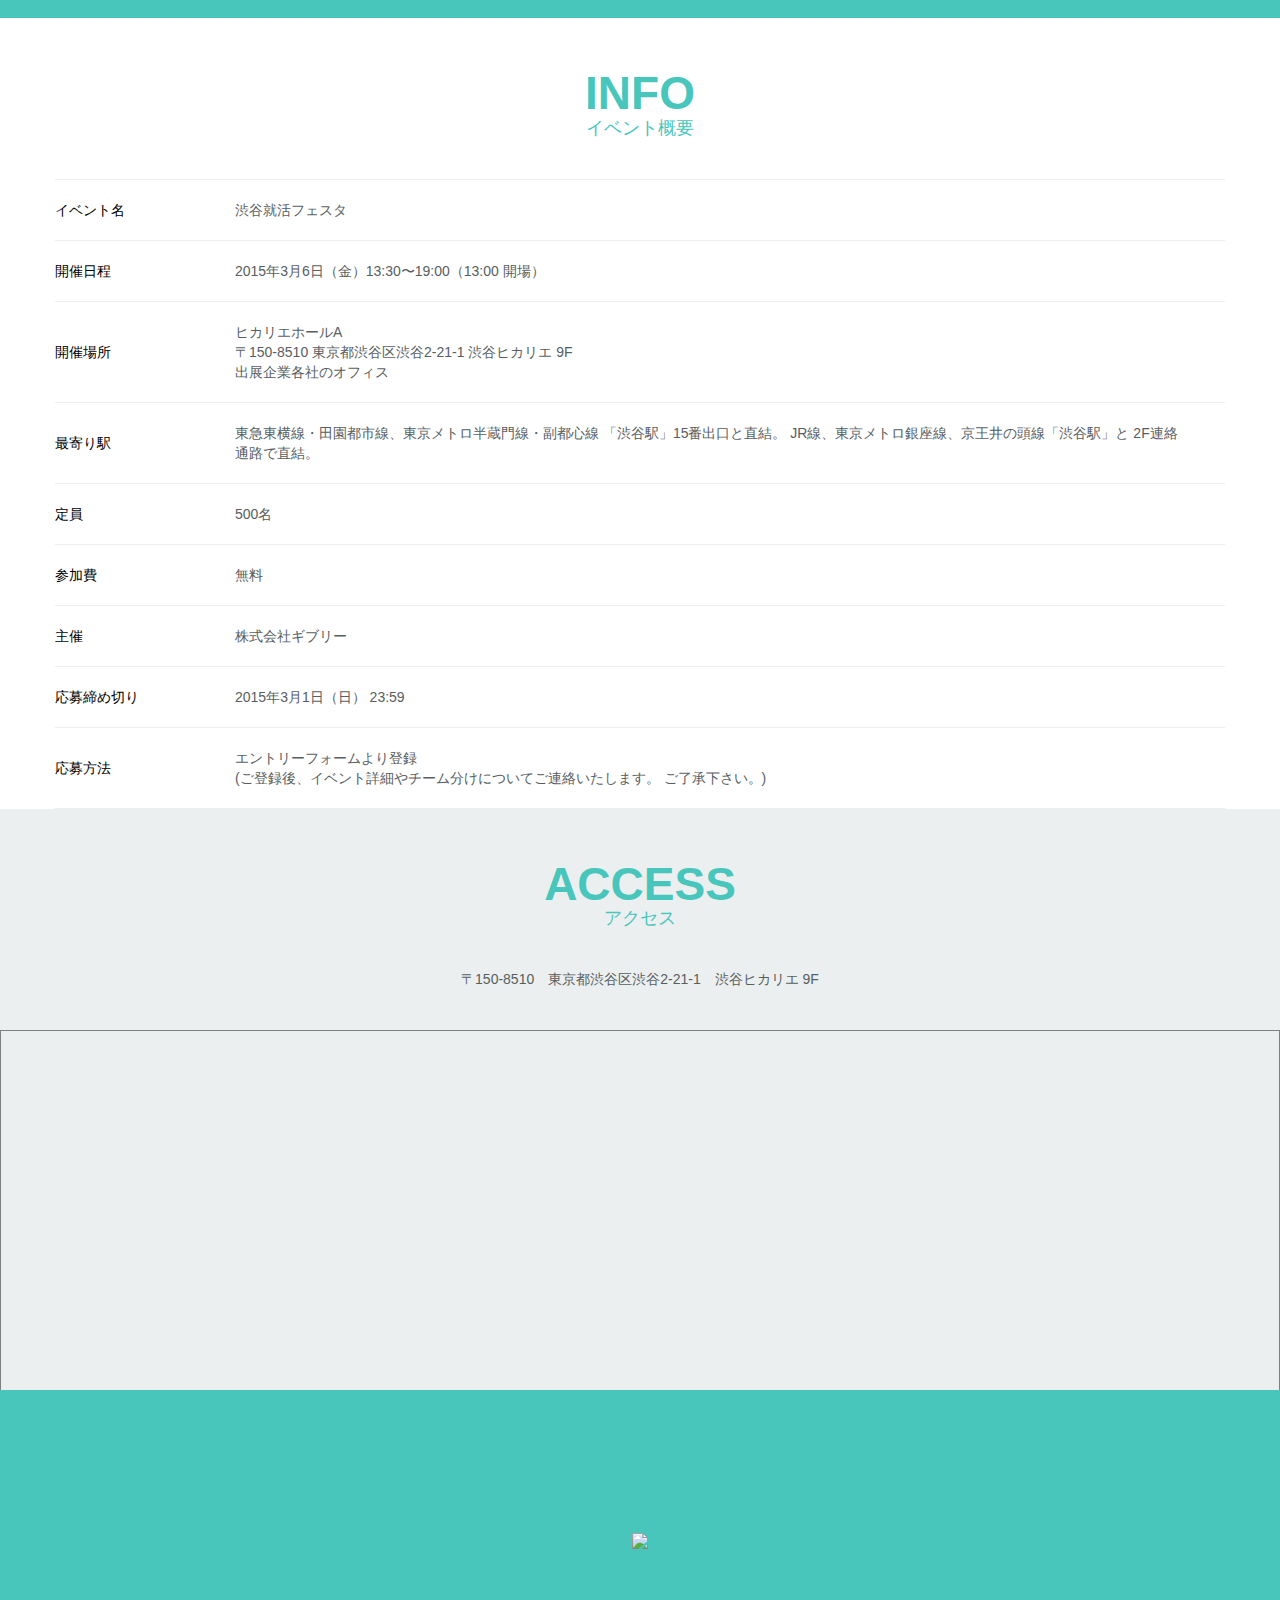
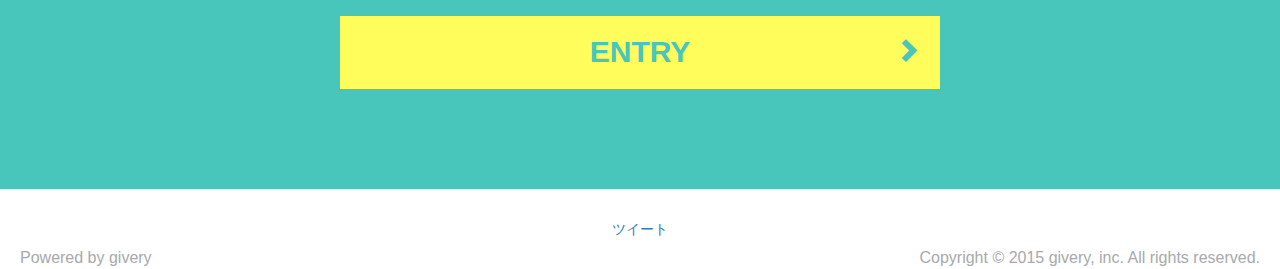
==== commit 3ce7fdc2: "add logos" ====
--- a/web/index.html
+++ b/web/index.html
@@ -259,104 +259,81 @@
 </div>
 
 <!-- SPONSORS -->
-<!--<div id="section-sponsors" class="section-padding">
+<div id="section-sponsors" class="section-padding">
 	<div class="section-title">
 		<h1>COMPANY</h1>
-		<h4>第一部 ご登壇企業様</h4>
-	</div>
-	<div class="container">
-		<div class="row">
-			<div class="col-xs-4">
-				SPONSOR
-			</div>
-			<div class="col-xs-4">
-				SPONSOR
-			</div>
-			<div class="col-xs-4">
-				SPONSOR
-			</div>
-		</div>
-	</div>
-	<div class="section-title">
-		<h4>第二部 ブース出展企業様</h4>
-	</div>
-	<div class="container">
-		<div class="row">
-			<div class="col-5">
-				SPONSOR
-			</div>
-
-			<div class="col-5">
-				SPONSOR
-			</div>
-
-			<div class="col-5">
-				SPONSOR
-			</div>
-
-			<div class="col-5">
-				SPONSOR
-			</div>
-
-			<div class="col-5">
-				SPONSOR
-			</div>
-		</div>
-	</div>
-	<div class="section-title">
-		<h4>第三部 プログラミングチャレンジ出展企業様</h4>
-	</div>
-	<div class="container">
-		<div class="row">
-			<div class="col-5">
-				SPONSOR
-			</div>
-
-			<div class="col-5">
-				SPONSOR
-			</div>
-
-			<div class="col-5">
-				SPONSOR
-			</div>
-
-			<div class="col-5">
-				SPONSOR
-			</div>
-
-			<div class="col-5">
-				SPONSOR
-			</div>
-		</div>
-	</div>
-	<div class="section-title">
-		<h4>第三部 セミナーイベント主催企業様</h4>
-	</div>
-	<div class="container">
-		<div class="row">
-			<div class="col-5">
-				SPONSOR
-			</div>
-
-			<div class="col-5">
-				SPONSOR
-			</div>
-
-			<div class="col-5">
-				SPONSOR
-			</div>
-
-			<div class="col-5">
-				SPONSOR
-			</div>
-
-			<div class="col-5">
-				SPONSOR
-			</div>
-		</div>
-	</div>
-</div>
--->
+		<h4>スポンサー企業様一覧</h4>
+	</div>
+	<div class="container">
+		<div class="row">
+			<div class ="content">
+				<div class="icon">
+					<img src="images/logo/adways_logo.jpg">
+				</div>
+			</div>
+			<div class ="content">
+				<div class="icon">
+					<img src="images/logo/allabout_logo.png">
+				</div>
+			</div>
+			<div class ="content">
+				<div class="icon">
+					<img src="images/logo/bizreach_logo.png">
+				</div>
+			</div>
+			<div class ="content">
+				<div class="icon">
+					<img src="images/logo/dena_logo.png">
+				</div>
+			</div>
+			<div class ="content">
+				<div class="icon">
+					<img src="images/logo/drecom_logo.png">
+				</div>
+			</div>
+			<div class ="content">
+				<div class="icon">
+					<img src="images/logo/microad_logo.jpg">
+				</div>
+			</div>
+			<div class ="content">
+				<div class="icon">
+					<img src="images/logo/nihonbisinessart_logo.jpg">
+				</div>
+			</div>
+			<div class ="content">
+				<div class="icon">
+					<img src="images/logo/oro_logo.png">
+				</div>
+			</div>
+			<div class ="content">
+				<div class="icon">
+					<img src="images/logo/pasona_logo.jpg">
+				</div>
+			</div>
+			<div class ="content">
+				<div class="icon">
+					<img src="images/logo/retty_logo.png">
+				</div>
+			</div>
+			<div class ="content">
+				<div class="icon">
+					<img src="images/logo/recruit_logo.jpg">
+				</div>
+			</div>
+			<div class ="content">
+				<div class="icon">
+					<img src="images/logo/trifort_logo.png">
+				</div>
+			</div>
+			<div class ="content">
+				<div class="icon">
+					<img src="images/logo/willgate_logo.jpg">
+				</div>
+			</div>
+		</div>
+	</div>
+</div>
 <!-- EVENT INFO -->
 <div id="section-info" class=" section-padding">
 	<div class="section-title">
@@ -436,8 +413,8 @@
 </div>
 <footer id="footer">
 	<div class="share">
-		<div class="fb-share-button" data-href="https://event.attache-app.com/" data-layout="box_count"></div>
-		<a href="https://twitter.com/share" class="twitter-share-button" data-url="http://event.attache-app.com" data-text="私はスマートに就活する派です。持ち物はスマフォとPCだけ!渋谷就活フェスタ" data-lang="ja" data-count="vertical" data-hashtags="渋谷就活フェスタ">ツイート</a>
+		<div class="fb-like" data-href="http://event.attache-app.com/" data-layout="box_count" data-action="like" data-show-faces="true" data-share="false"></div>
+		<a href="https://twitter.com/share" class="twitter-share-button" data-url="http://event.attache-app.com" data-text="私はスマートに就活する派です。持ち物はスマホとPCだけ!渋谷就活フェスタ" data-lang="ja" data-count="vertical" data-hashtags="渋谷就活フェスタ">ツイート</a>
 		<script>!function(d,s,id){var js,fjs=d.getElementsByTagName(s)[0],p=/^http:/.test(d.location)?'http':'https';if(!d.getElementById(id)){js=d.createElement(s);js.id=id;js.src=p+'://platform.twitter.com/widgets.js';fjs.parentNode.insertBefore(js,fjs);}}(document, 'script', 'twitter-wjs');</script>
 	</div>
 	<h6 class="pull-left">Powered by givery</h6>
--- a/web/custom.css
+++ b/web/custom.css
@@ -90,8 +90,14 @@
 }
 
 .col-5 {
-	width: 20%;
-}
+	background-color: #FFFFFF;
+}
+
+.col-5 img {
+	max-width: 170px;
+	max-height: 170px;
+}
+
 .col-3 {
 	width: 30%;
 }
@@ -159,6 +165,7 @@
 #section-poster,
 #section-about,
 #section-details,
+#section-timeline,
 #section-tabs,
 #section-qa,
 #section-sponsors,
@@ -194,12 +201,11 @@
 }
 #navbar {
 	padding: 0;
-	height: 80px;
 	color: #48c6bb;
 	background: #FFFFFF;
 }
 #navbar .container{
-width: 980px;
+width: 1200px;
 margin: 0 auto;
 position: relative;
 }
@@ -218,6 +224,30 @@
 	background: #eceff0;
 }
 
+#section-details .container h3{
+	color: #48c6bb;
+	font-size: 24px;
+	padding:20px 0;
+}
+
+.container-app {
+	margin-top:50px;
+	padding: 40px 40px 0 40px;
+  border-width: 5px;
+  border-color: #FFFFFF;
+  border-style: solid;
+}
+
+.container-app p {
+	padding:40px 0;
+}
+
+#section-timeline .row {
+	padding:20px 0 60px 0;
+	width:720px;
+	margin:0 auto;
+}
+
 #section-tabs {
 	margin: -85px 0 40px 0;
 
@@ -228,10 +258,37 @@
 	background: #eceff0;
 }
 
+#section-qa .row {
+	width:720px;
+	margin:0 auto;
+	padding: 20px 0 60px 0;
+}
 
 #section-sponsors {
 	background: #48c6bb;
 }
+
+#section-sponsors .content {
+	float:left;
+	margin:20px;
+}
+
+#section-sponsors .icon {
+	background-color: #FFFFFF;
+  display: table-cell;
+  vertical-align: middle;
+  text-align: center;
+  height: 190px;
+  width: 190px;
+  padding: 5px;
+  line-height: 0;
+}
+
+#section-sponsors img {
+	padding:20px;
+	width:180px;
+}
+
 
 #section-info {
 }
@@ -411,7 +468,7 @@
 	margin: 0 auto;
 	padding: 0;
 	line-height: 1;
-	width: 1000px;
+	width: 1200px;
 
 	text-align: center;
 	list-style-type: none;
@@ -484,9 +541,19 @@
 #section-about .info {
 	padding: 60px 0 0 0;
 }
-
 #section-about p{
-	padding-top:50px;
+	line-height: 150%;
+	font-size:16px;
+}
+
+#section-about.layout2 {
+	background-color: #48c6bb;
+}
+
+#section-about.layout2 h2,
+#section-about.layout2 h3,
+#section-about.layout2 p {
+	color: #FFFFFF;
 }
 
 /* TABS */
@@ -675,11 +742,7 @@
 	padding-bottom:30px;
 }
 
-#tab1 .container-app {
-	margin-top:50px;
-	padding: 40px 40px 0 40px;
-	background: #f5f7f6;
-}
+
 
 /* TAB 2 */
 
@@ -718,25 +781,20 @@
 table.schedule {
 	padding: 0;
 	margin: 0 auto;
-
 	width: 100%;
-
 	text-align: left;
-
-	color: #FFFFFF;
-
-	background: #E6E7E8;
-}
-
-table.schedule tr td:first-child {
-	width: 160px;
+}
+
+table.schedule tr td:nth-child(1){
+	color:#FFFFFF;
+
 }
 
 table.schedule tr td {
 	font-weight: 600;
-
 	padding: 0 30px;
 }
+
 
 #tab1  table.schedule tr:nth-child(odd) td{
 	background: #48c6bb;
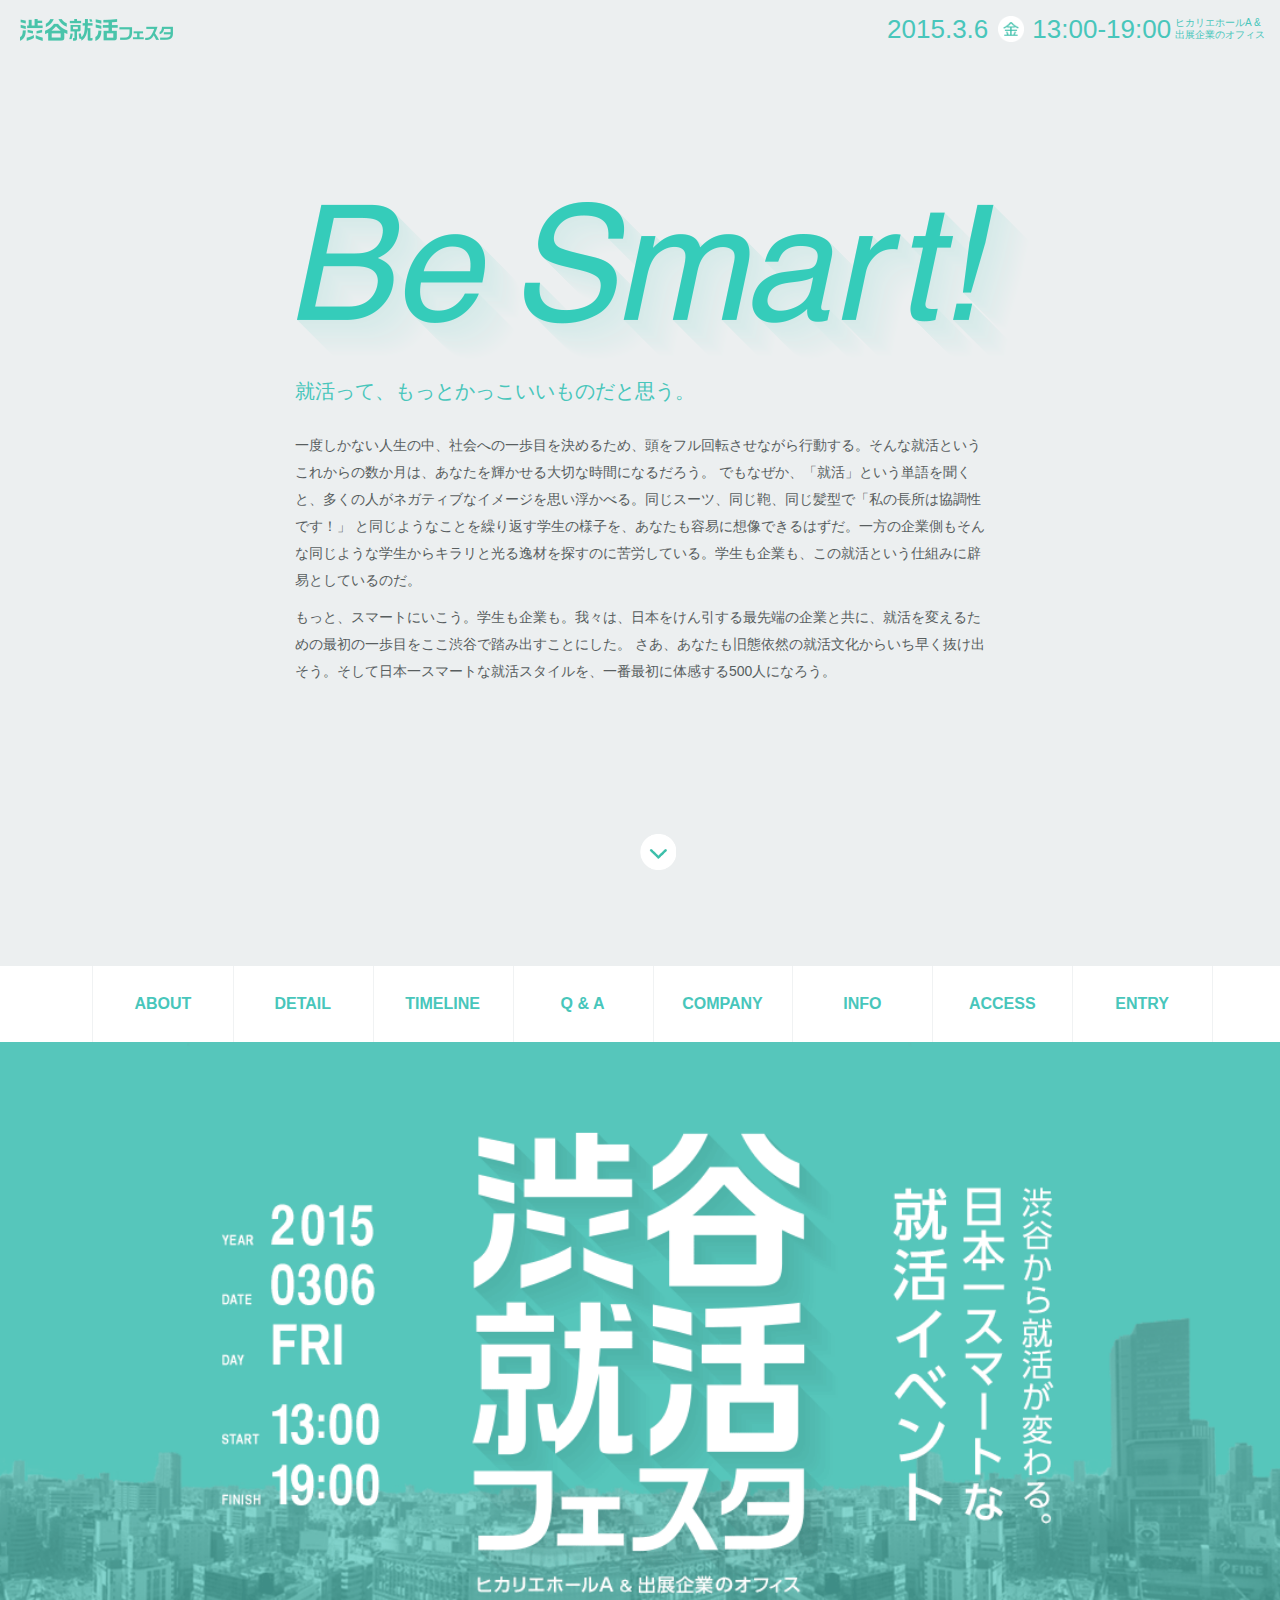
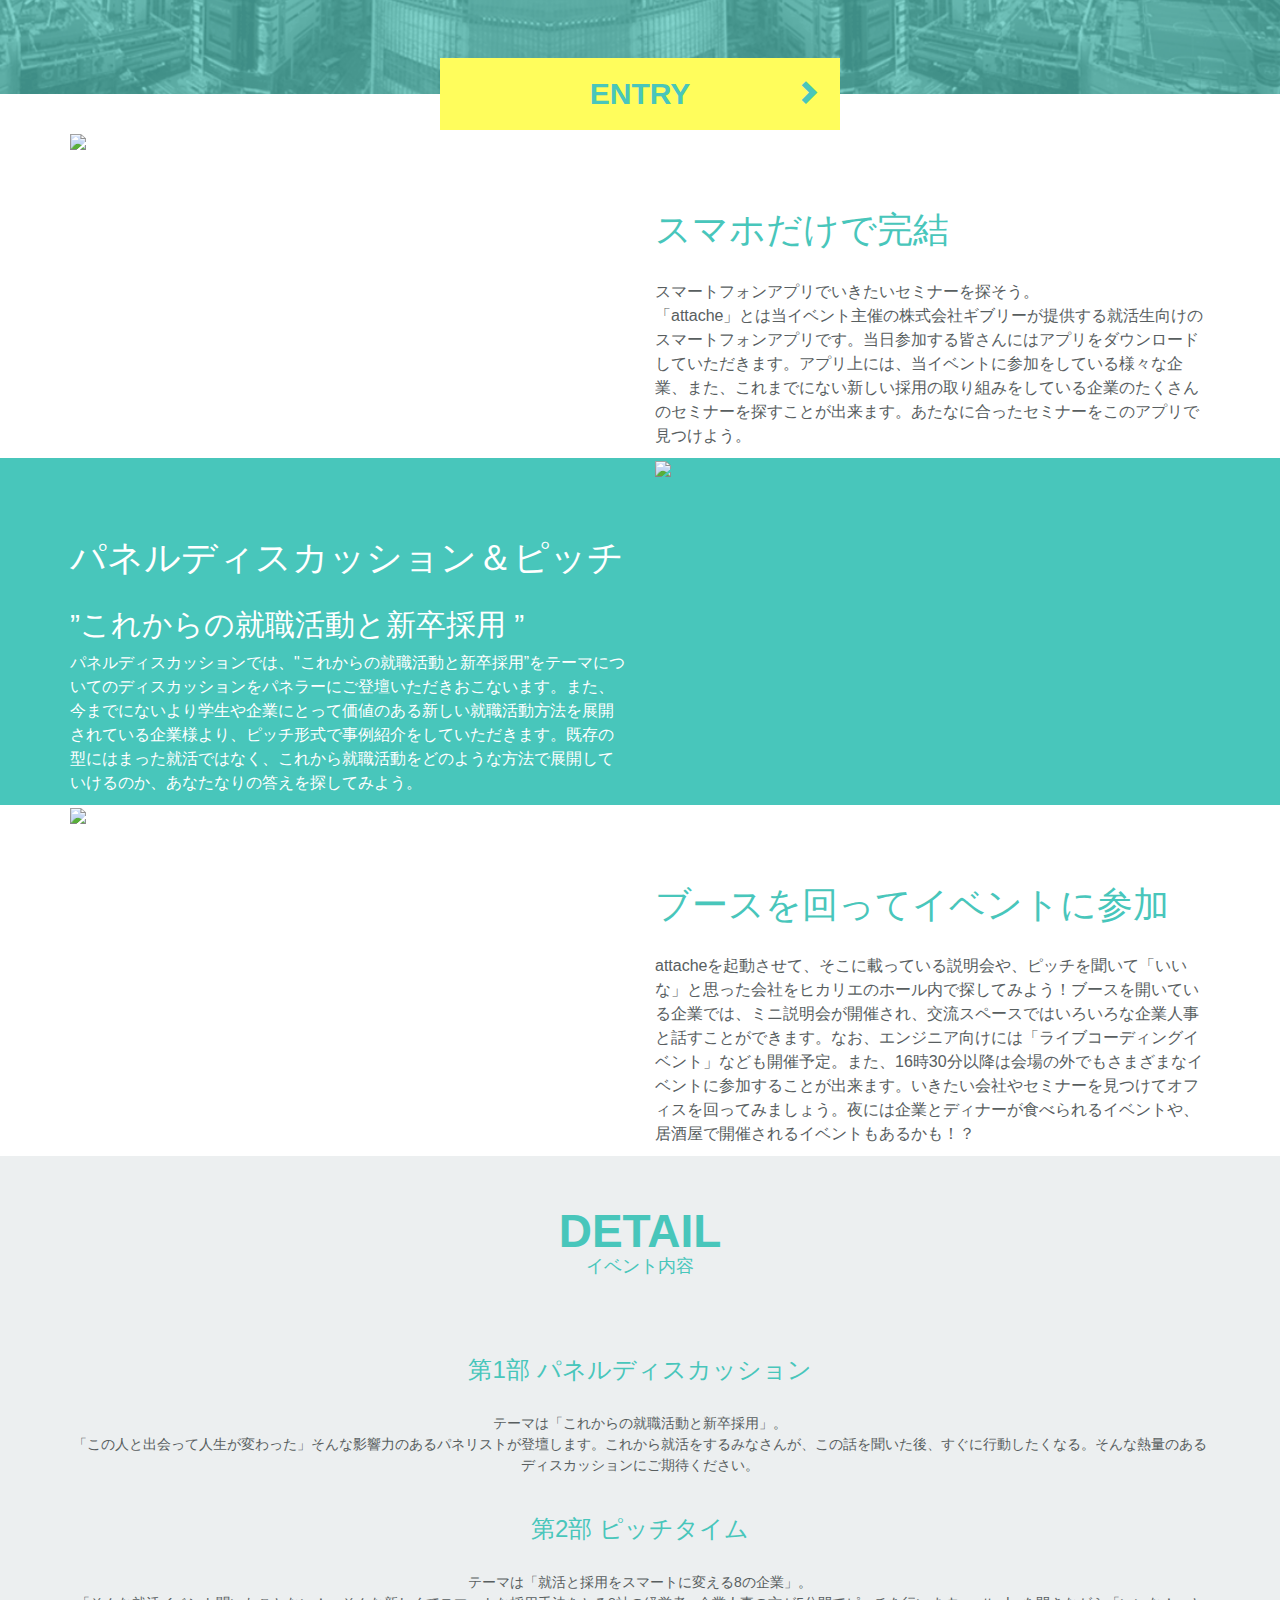
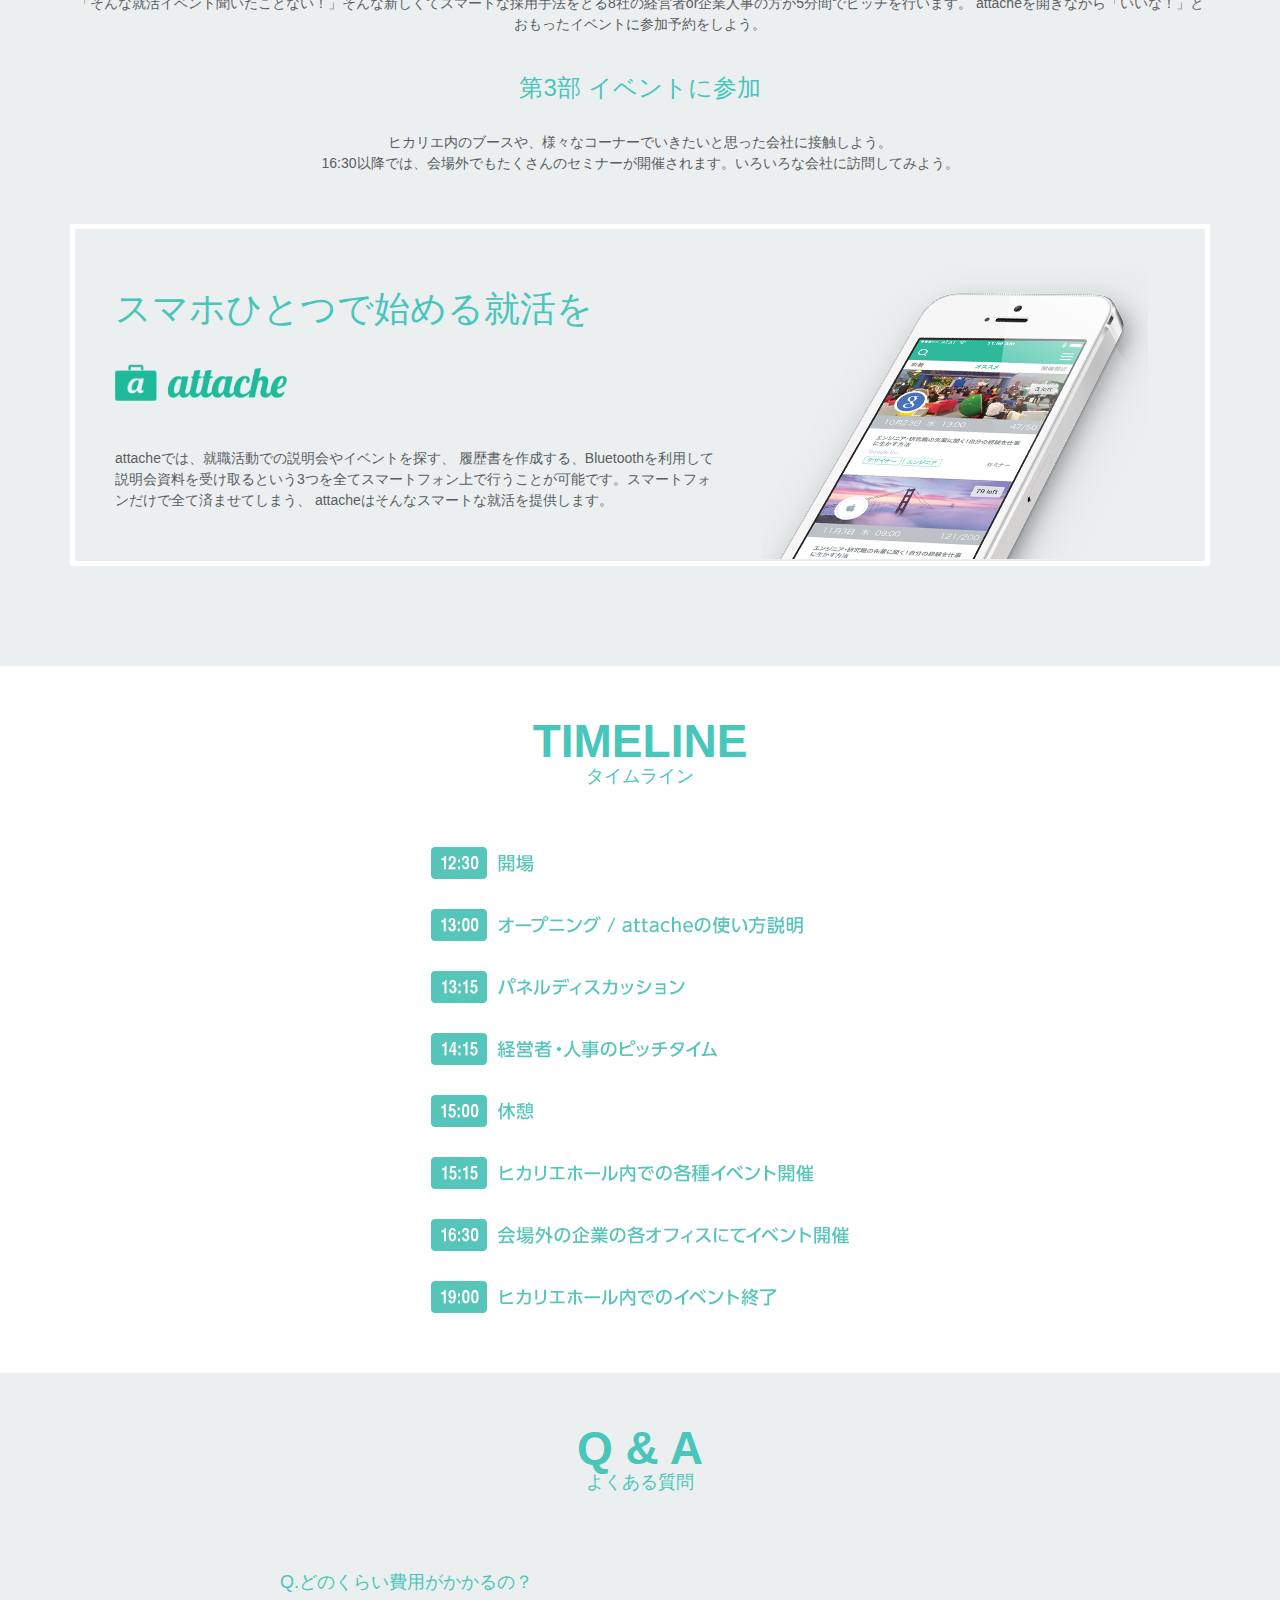
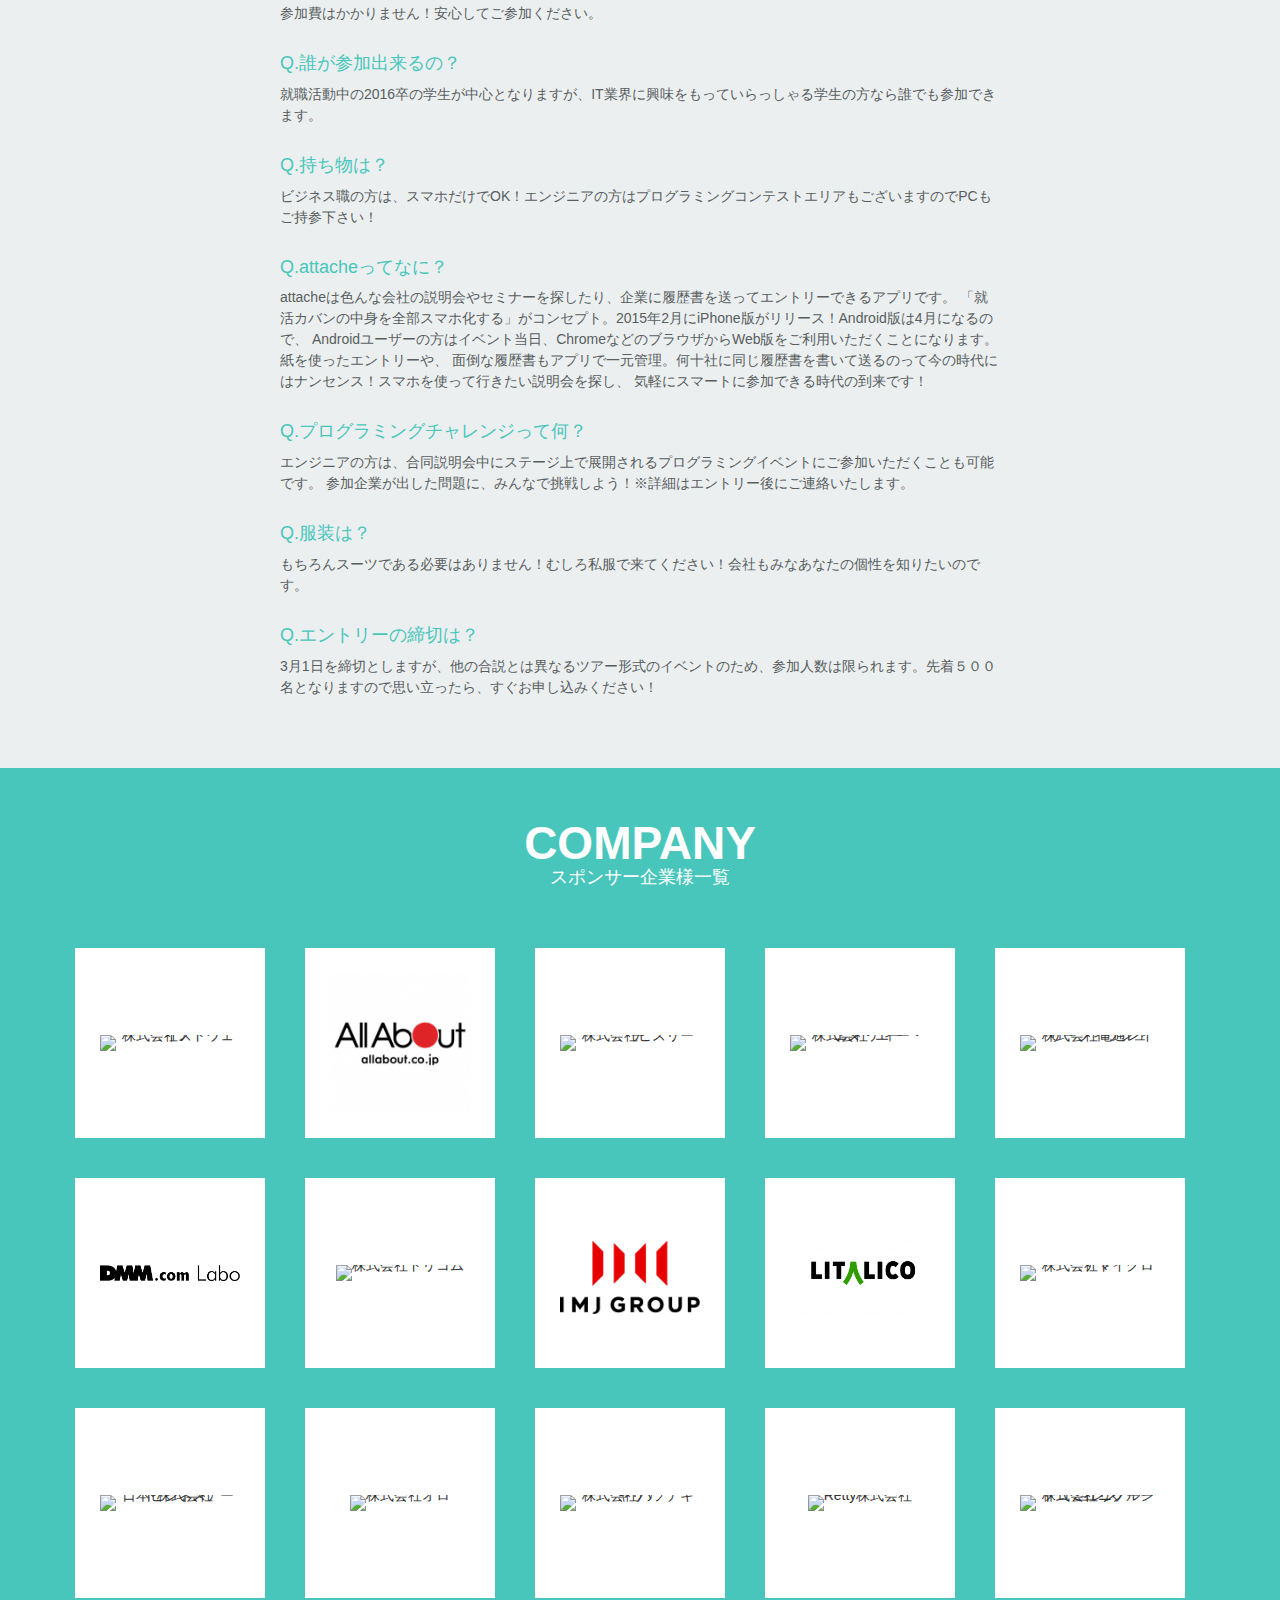
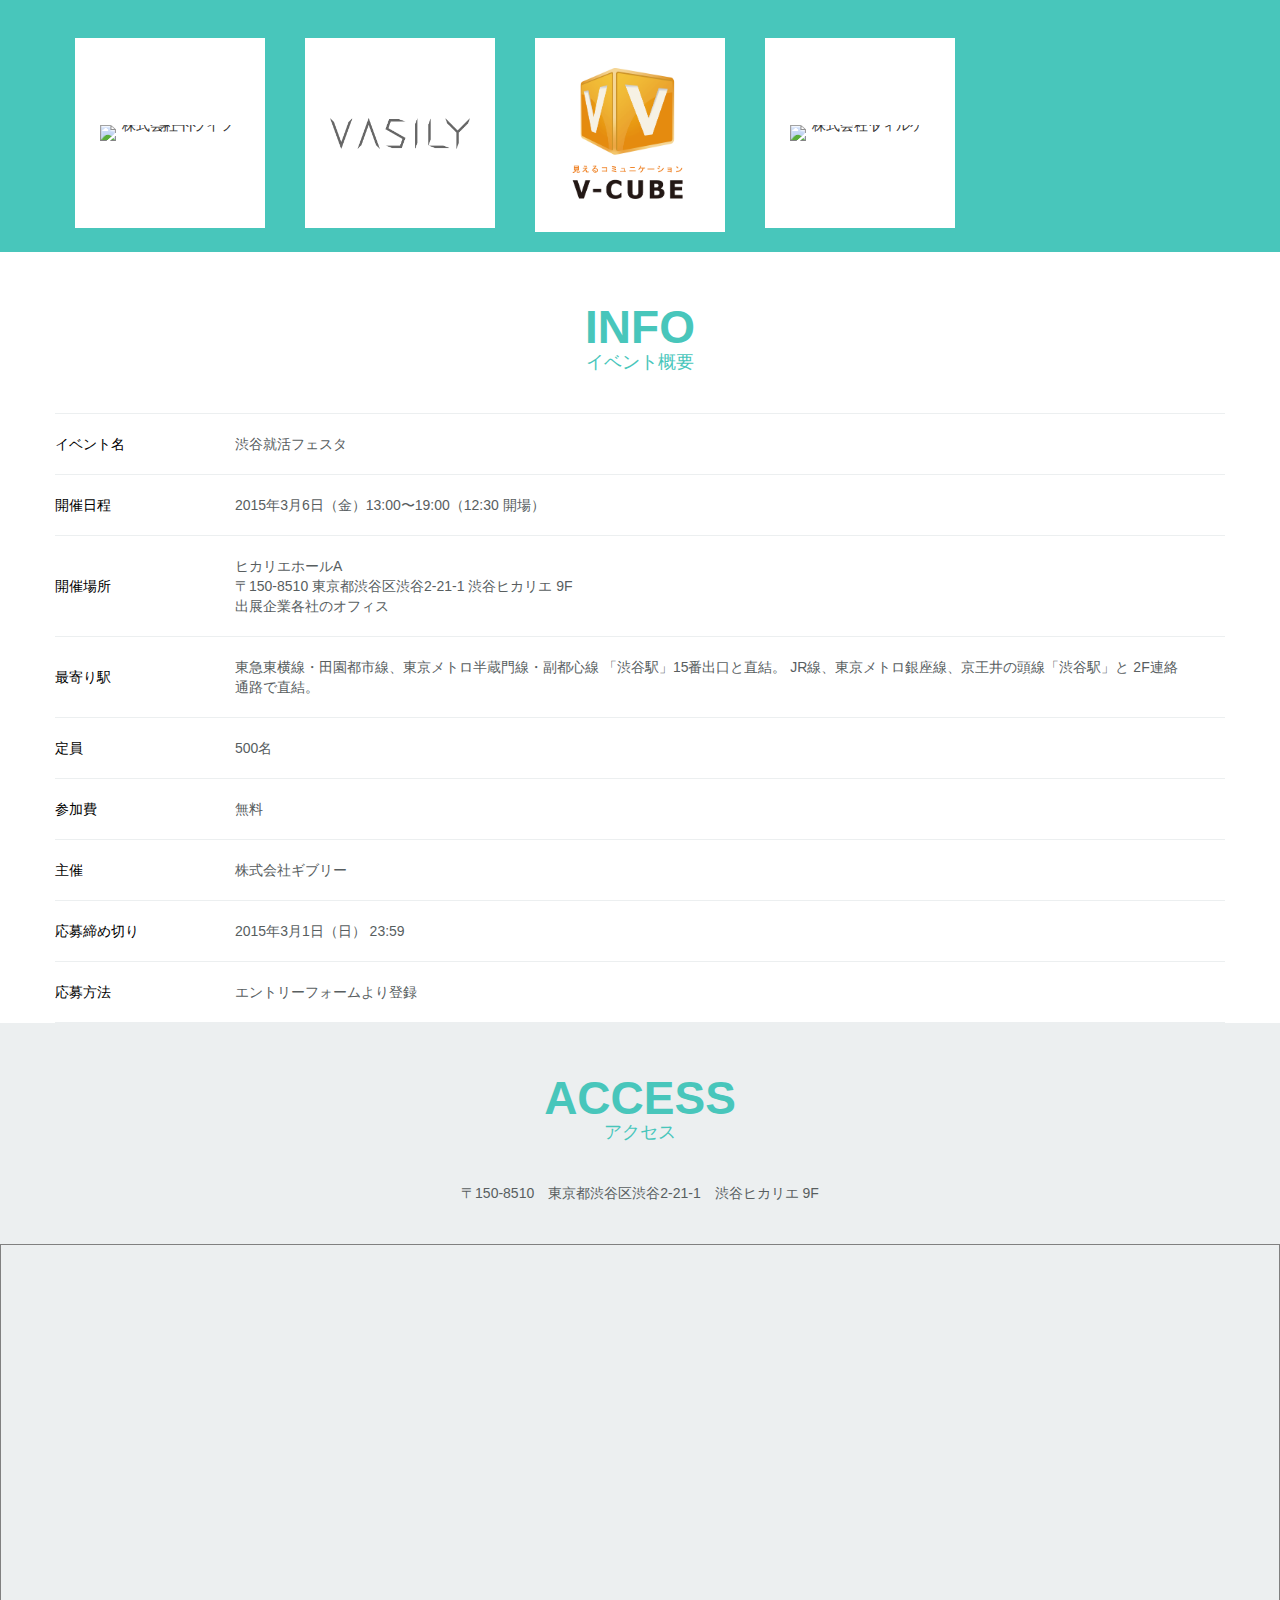
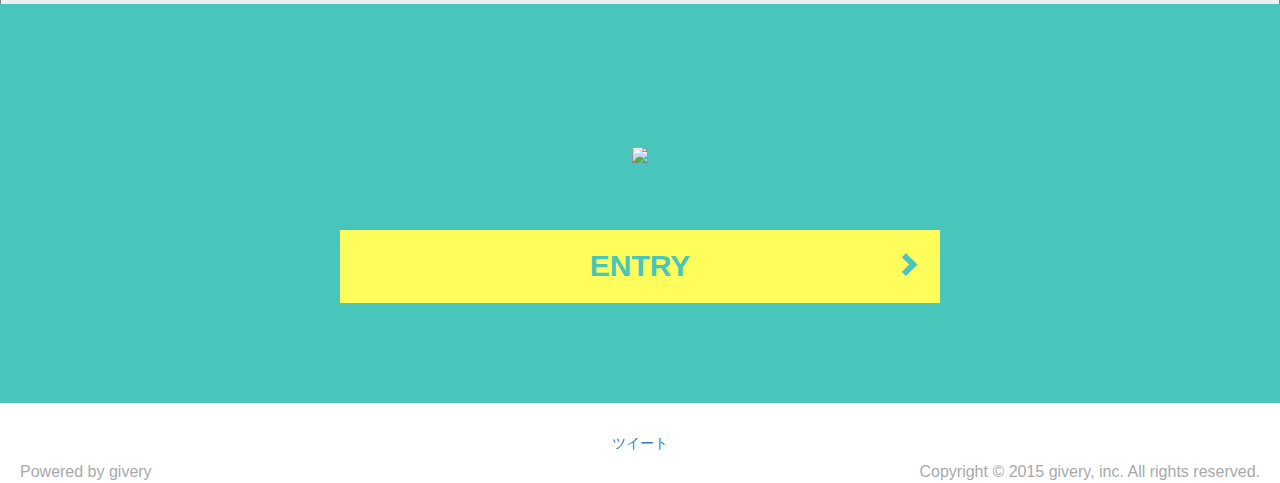
==== commit cfb8fd64: "update companies logo" ====
--- a/web/index.html
+++ b/web/index.html
@@ -268,67 +268,97 @@
 		<div class="row">
 			<div class ="content">
 				<div class="icon">
-					<img src="images/logo/adways_logo.jpg">
-				</div>
-			</div>
-			<div class ="content">
-				<div class="icon">
-					<img src="images/logo/allabout_logo.png">
-				</div>
-			</div>
-			<div class ="content">
-				<div class="icon">
-					<img src="images/logo/bizreach_logo.png">
-				</div>
-			</div>
-			<div class ="content">
-				<div class="icon">
-					<img src="images/logo/dena_logo.png">
-				</div>
-			</div>
-			<div class ="content">
-				<div class="icon">
-					<img src="images/logo/drecom_logo.png">
-				</div>
-			</div>
-			<div class ="content">
-				<div class="icon">
-					<img src="images/logo/microad_logo.jpg">
-				</div>
-			</div>
-			<div class ="content">
-				<div class="icon">
-					<img src="images/logo/nihonbisinessart_logo.jpg">
-				</div>
-			</div>
-			<div class ="content">
-				<div class="icon">
-					<img src="images/logo/oro_logo.png">
-				</div>
-			</div>
-			<div class ="content">
-				<div class="icon">
-					<img src="images/logo/pasona_logo.jpg">
-				</div>
-			</div>
-			<div class ="content">
-				<div class="icon">
-					<img src="images/logo/retty_logo.png">
-				</div>
-			</div>
-			<div class ="content">
-				<div class="icon">
-					<img src="images/logo/recruit_logo.jpg">
-				</div>
-			</div>
-			<div class ="content">
-				<div class="icon">
-					<img src="images/logo/trifort_logo.png">
-				</div>
-			</div>
-			<div class ="content">
-				<div class="icon">
-					<img src="images/logo/willgate_logo.jpg">
+					<img src="images/logo/adways_logo.jpg" alt="株式会社アドウェイズ">
+				</div>
+			</div>
+			<div class ="content">
+				<div class="icon">
+					<img src="images/logo/allabout_logo.png" alt="株式会社オールアバウト">
+				</div>
+			</div>
+			<div class ="content">
+				<div class="icon">
+					<img src="images/logo/bizreach_logo.png" alt="株式会社ビズリーチ">
+				</div>
+			</div>
+			<div class ="content">
+				<div class="icon">
+					<img src="images/logo/dena_logo.png" alt="株式会社ディー・エヌ・エー">
+				</div>
+			</div>
+			<div class ="content">
+				<div class="icon">
+					<img src="images/logo/dentsu_logo.png" alt="株式会社電通レイザーフィッシュ">
+				</div>
+			</div>
+			<div class ="content">
+				<div class="icon">
+					<img src="images/logo/dmm_logo.png" alt="株式会社DMM.comラボ">
+				</div>
+			</div>
+			<div class ="content">
+				<div class="icon">
+					<img src="images/logo/drecom_logo.png" alt="株式会社ドリコム">
+				</div>
+			</div>
+			<div class ="content">
+				<div class="icon">
+					<img src="images/logo/imj_logo.gif" alt="株式会社アイ・エム・ジェイ">
+				</div>
+			</div>
+			<div class ="content">
+				<div class="icon">
+					<img src="images/logo/litalico_logo.jpg" alt="株式会社LITALICO">
+				</div>
+			</div>
+			<div class ="content">
+				<div class="icon">
+					<img src="images/logo/microad_logo.jpg" alt="株式会社マイクロアド">
+				</div>
+			</div>
+			<div class ="content">
+				<div class="icon">
+					<img src="images/logo/nihonbisinessart_logo.jpg" alt="日本ビジネスアート株式会社">
+				</div>
+			</div>
+			<div class ="content">
+				<div class="icon">
+					<img src="images/logo/oro_logo.png" alt="株式会社オロ">
+				</div>
+			</div>
+			<div class ="content">
+				<div class="icon">
+					<img src="images/logo/pasona_logo.jpg" alt="株式会社パソナキャリア">
+				</div>
+			</div>
+			<div class ="content">
+				<div class="icon">
+					<img src="images/logo/retty_logo.png" alt="Retty株式会社">
+				</div>
+			</div>
+			<div class ="content">
+				<div class="icon">
+					<img src="images/logo/recruit_logo.jpg" alt="株式会社リクルートコミュニケーションズ">
+				</div>
+			</div>
+			<div class ="content">
+				<div class="icon">
+					<img src="images/logo/trifort_logo.png" alt="株式会社トライフォート">
+				</div>
+			</div>
+			<div class ="content">
+				<div class="icon">
+					<img src="images/logo/vasily_logo.png" alt="株式会社VASILY">
+				</div>
+			</div>
+			<div class ="content">
+				<div class="icon">
+					<img src="images/logo/vcube_logo.gif" alt="株式会社ブイキューブ">
+				</div>
+			</div>
+			<div class ="content">
+				<div class="icon">
+					<img src="images/logo/willgate_logo.jpg" alt="株式会社ウィルゲート">
 				</div>
 			</div>
 		</div>
@@ -350,7 +380,7 @@
 						</tr>
 						<tr>
 							<td>開催日程</td>
-							<td>2015年3月6日（金）13:30〜19:00（13:00 開場）</td>
+							<td>2015年3月6日（金）13:00〜19:00（12:30 開場）</td>
 						</tr>
 						<tr>
 							<td>開催場所</td>
@@ -385,8 +415,7 @@
 						</tr>
 						<tr>
 							<td>応募方法</td>
-							<td>エントリーフォームより登録<br />
-									(ご登録後、イベント詳細やチーム分けについてご連絡いたします。 ご了承下さい。)
+							<td>エントリーフォームより登録
 							</td>
 						</tr>
 					</tbody>
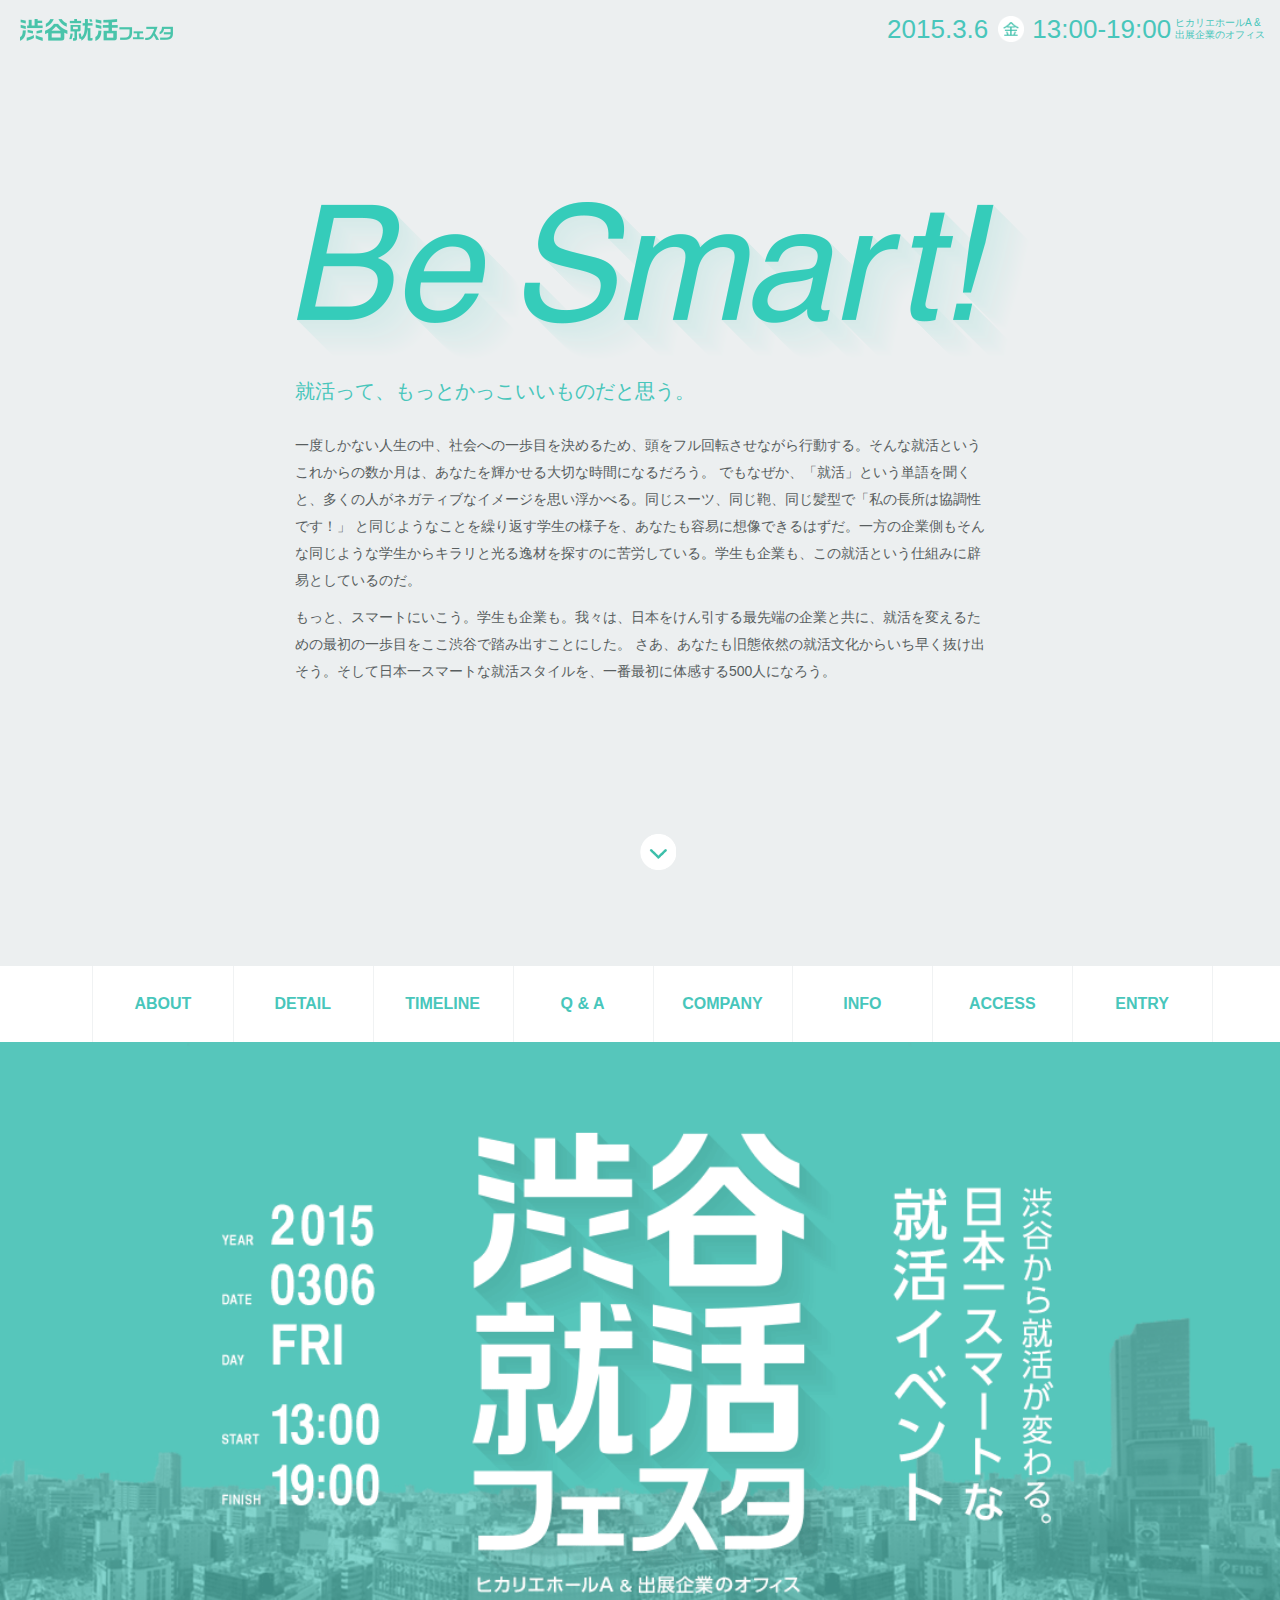
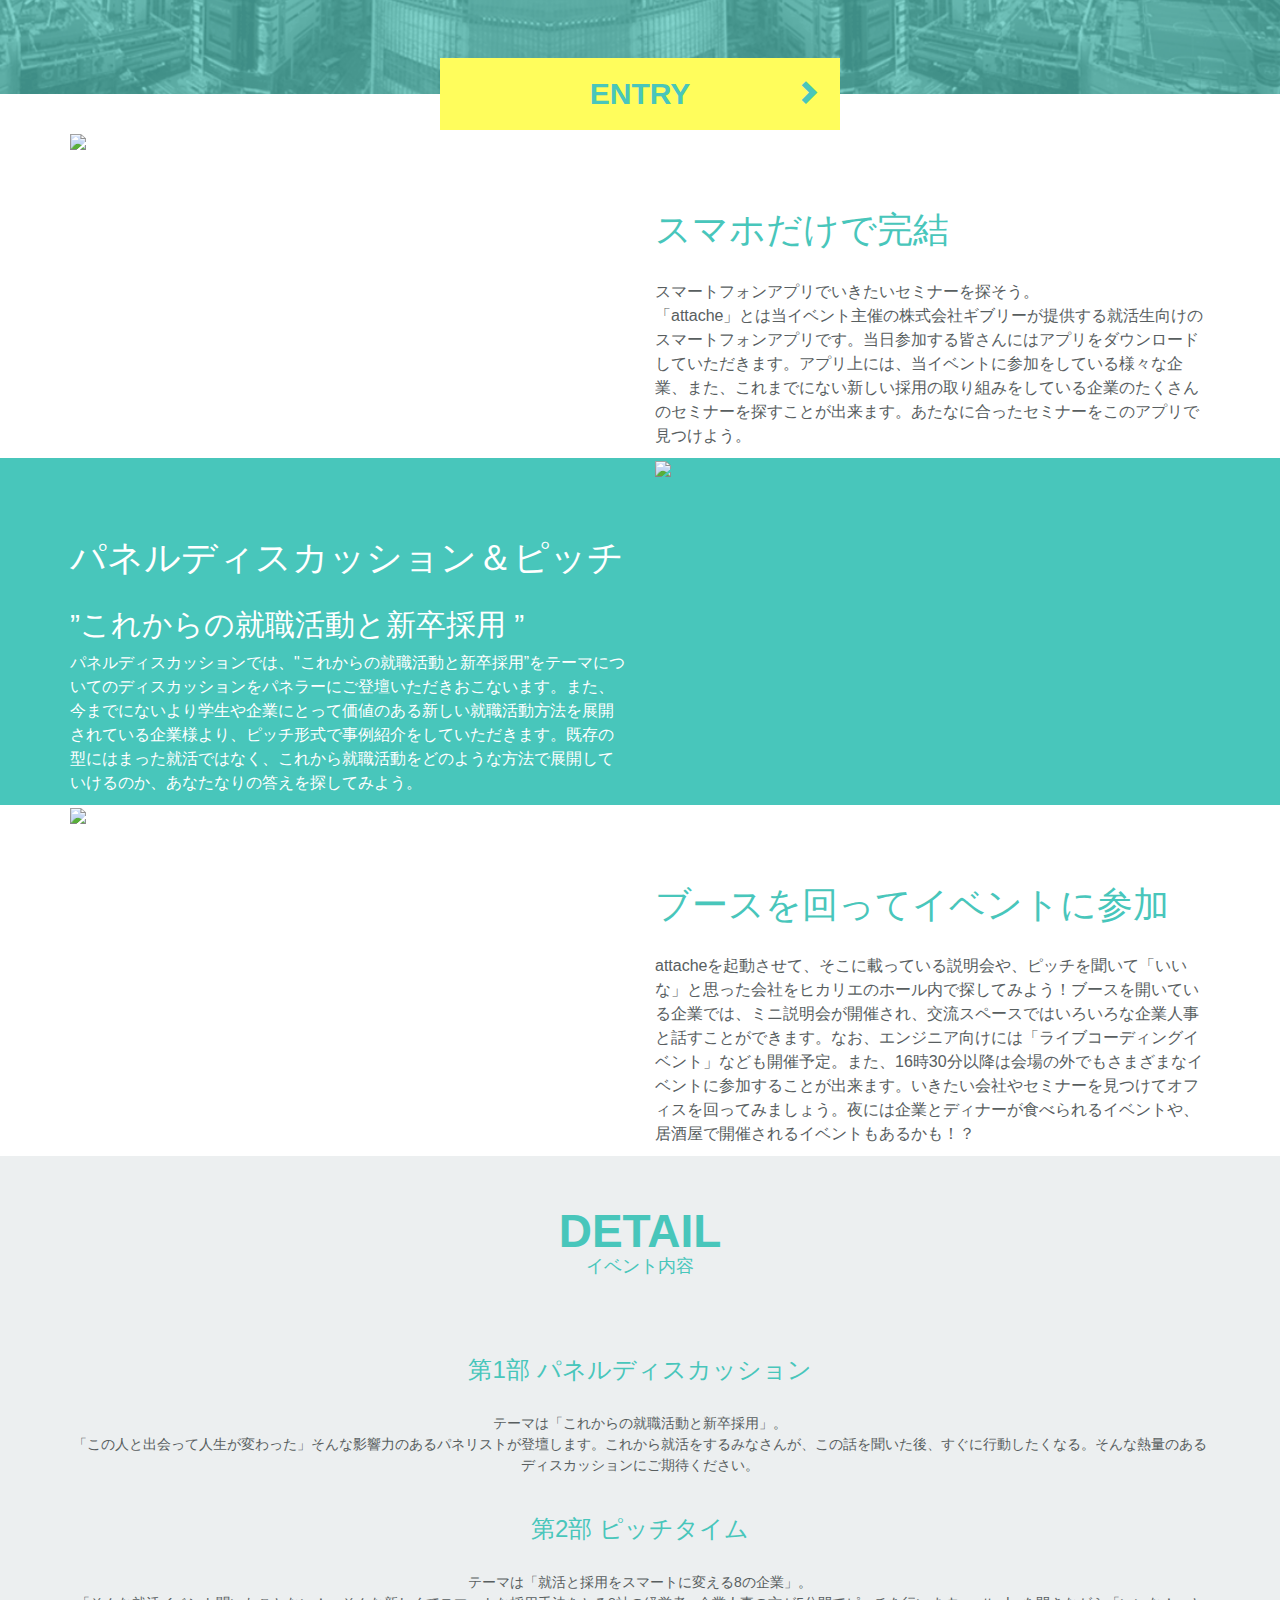
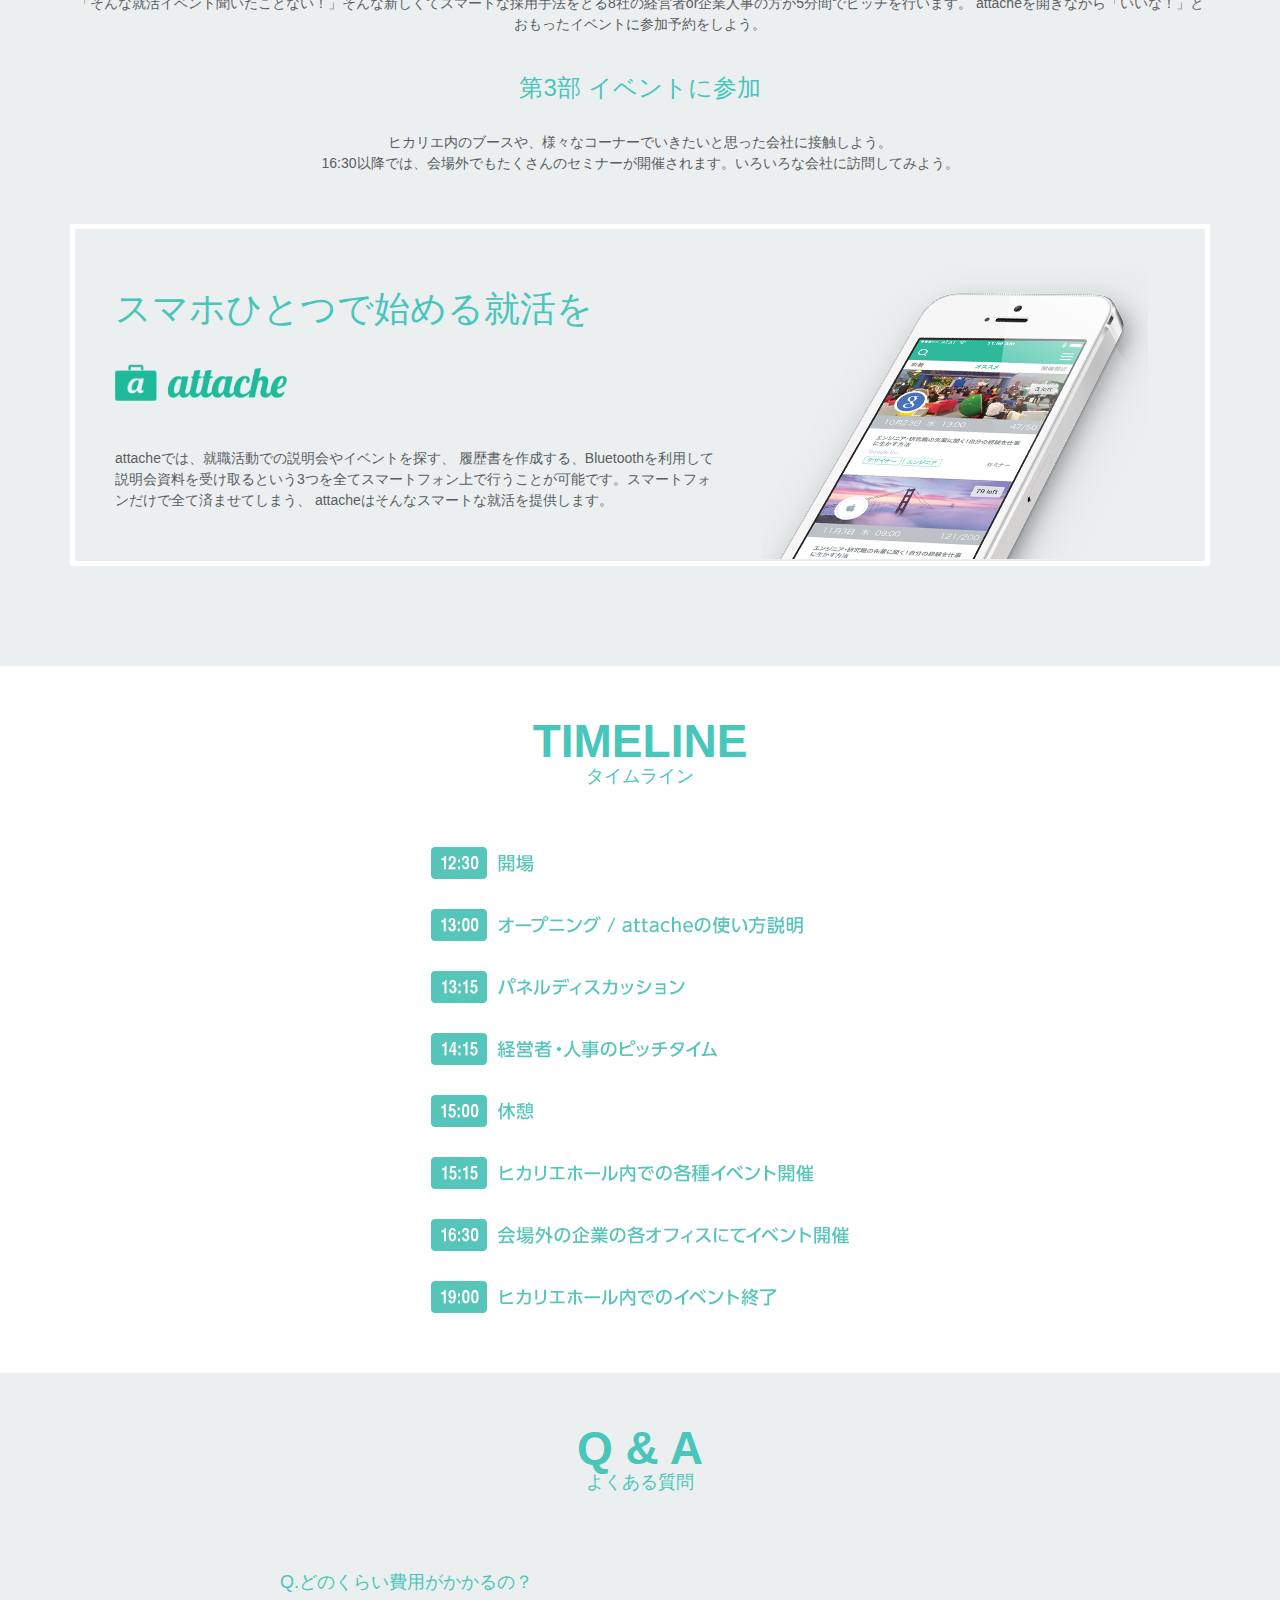
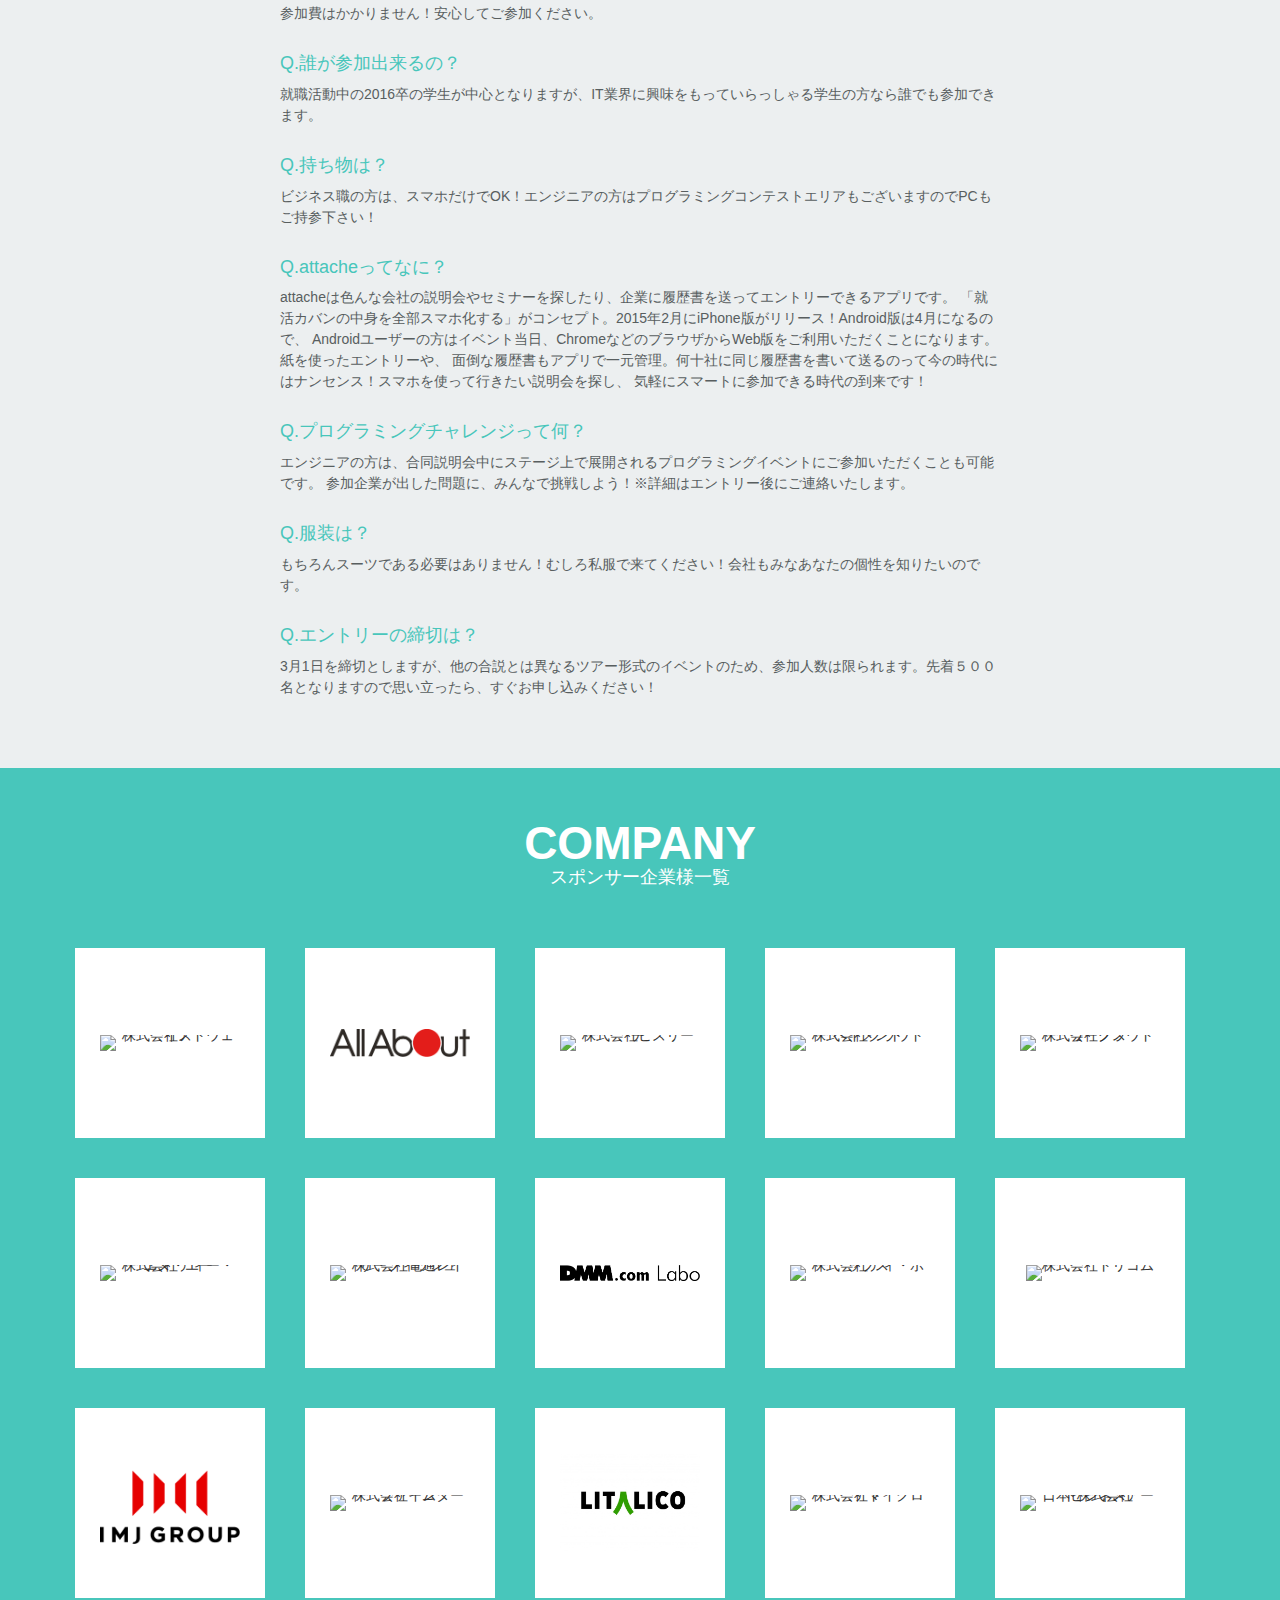
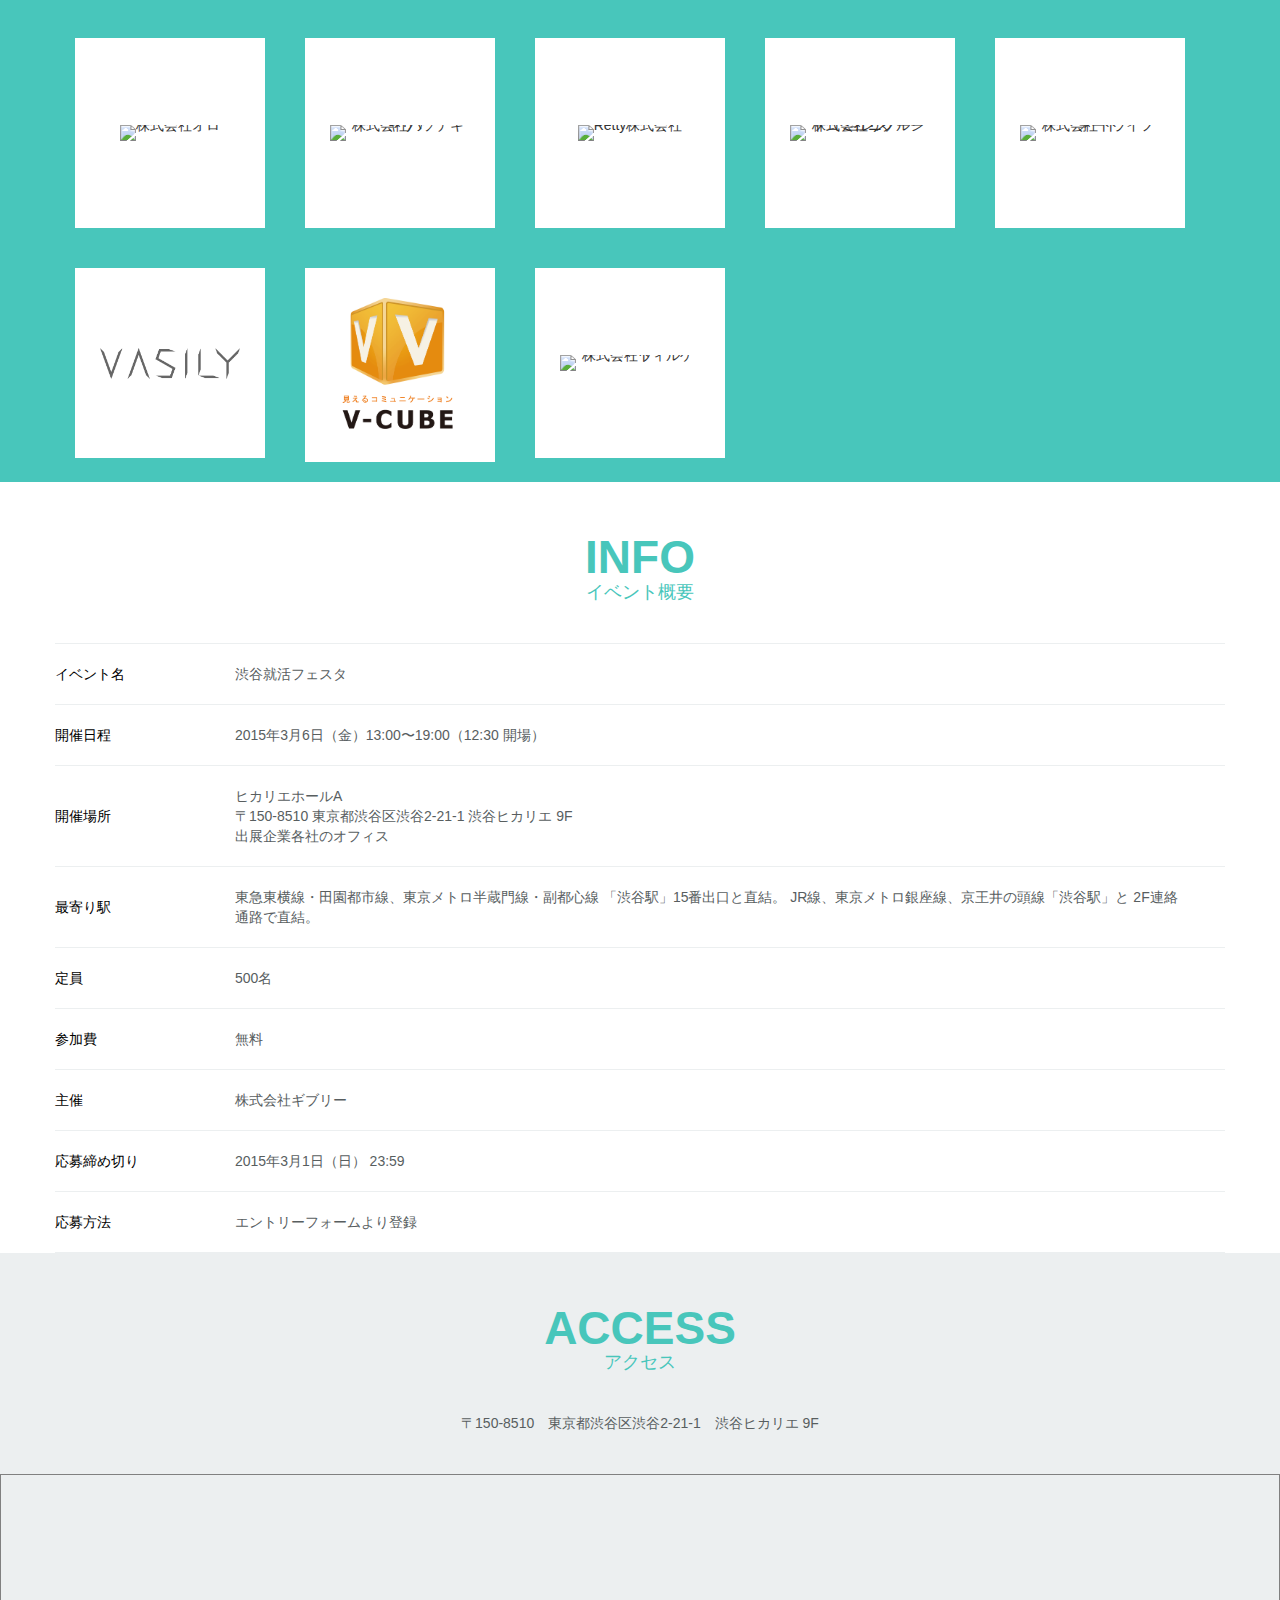
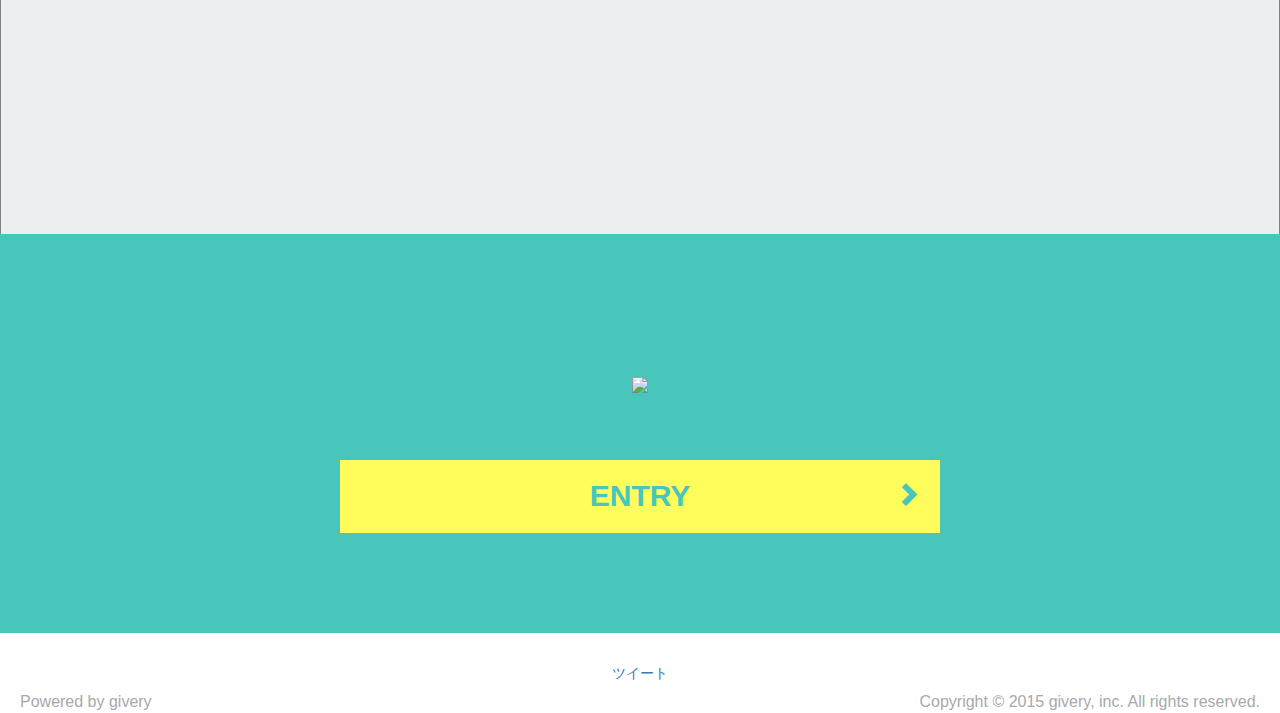
==== commit d0868f17: "add logo" ====
--- a/web/index.html
+++ b/web/index.html
@@ -283,6 +283,16 @@
 			</div>
 			<div class ="content">
 				<div class="icon">
+					<img src="images/logo/cloudpayment_logo.jpg" alt="株式会社クラウドペイメント">
+				</div>
+			</div>
+			<div class ="content">
+				<div class="icon">
+					<img src="images/logo/crowdworks_logo.png" alt="株式会社クラウドワークス">
+				</div>
+			</div>
+			<div class ="content">
+				<div class="icon">
 					<img src="images/logo/dena_logo.png" alt="株式会社ディー・エヌ・エー">
 				</div>
 			</div>
@@ -298,12 +308,22 @@
 			</div>
 			<div class ="content">
 				<div class="icon">
+					<img src="images/logo/dpops_logo.jpg" alt="株式会社ディ・ポップス">
+				</div>
+			</div>
+			<div class ="content">
+				<div class="icon">
 					<img src="images/logo/drecom_logo.png" alt="株式会社ドリコム">
 				</div>
 			</div>
 			<div class ="content">
 				<div class="icon">
 					<img src="images/logo/imj_logo.gif" alt="株式会社アイ・エム・ジェイ">
+				</div>
+			</div>
+			<div class ="content">
+				<div class="icon">
+					<img src="images/logo/interfirm_logo.png" alt="株式会社インターファーム">
 				</div>
 			</div>
 			<div class ="content">
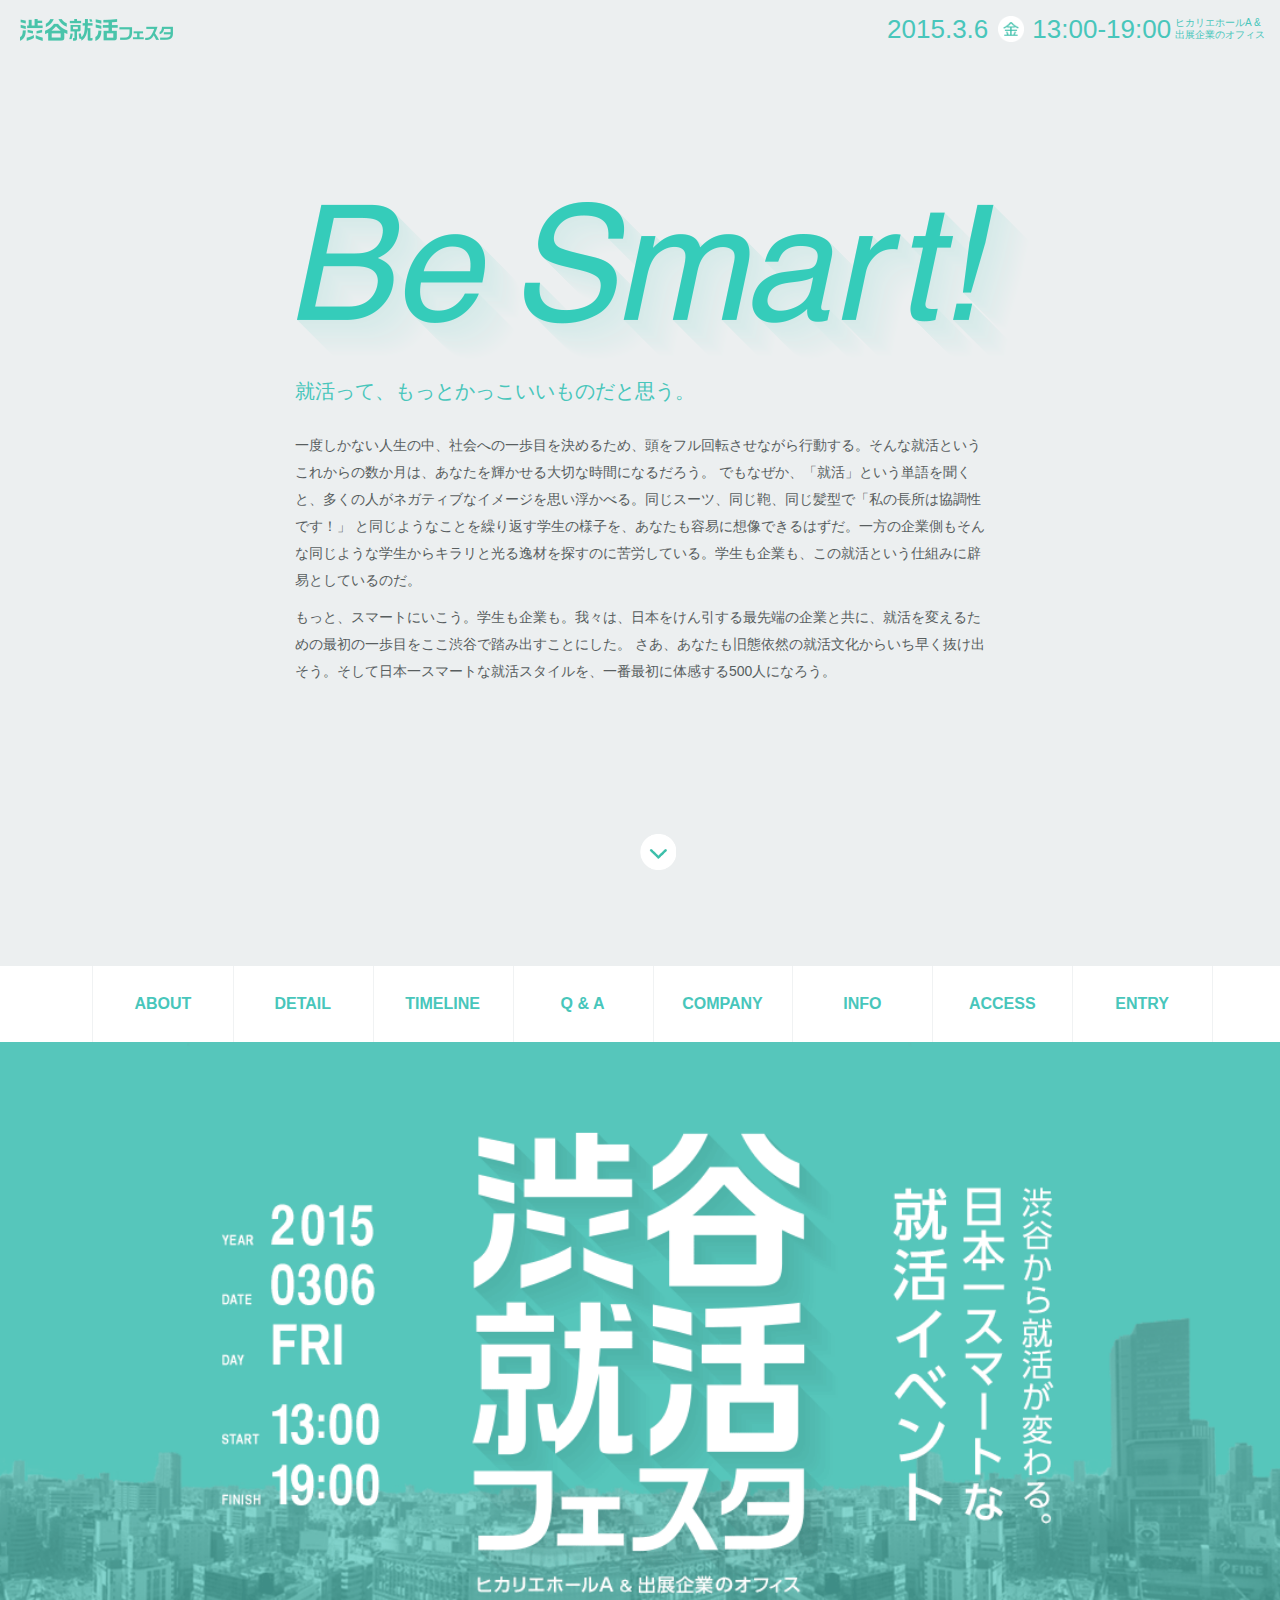
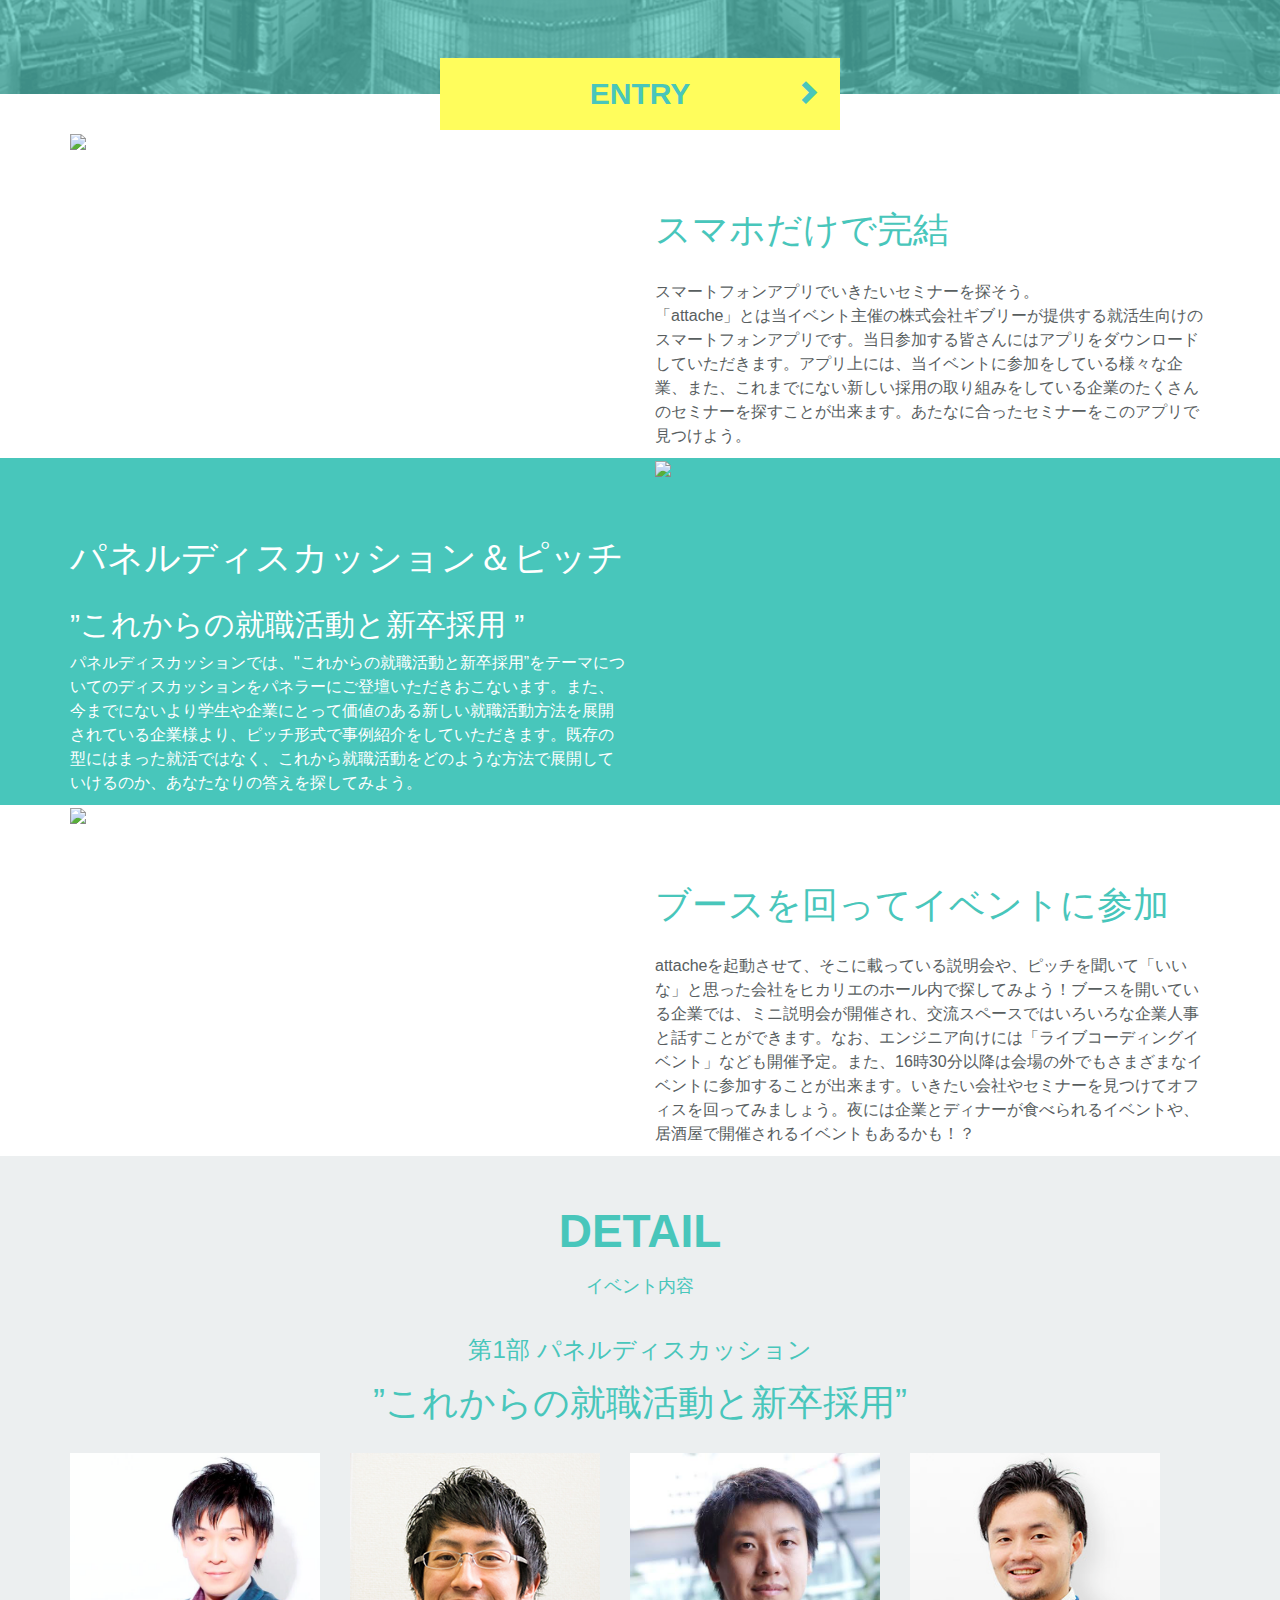
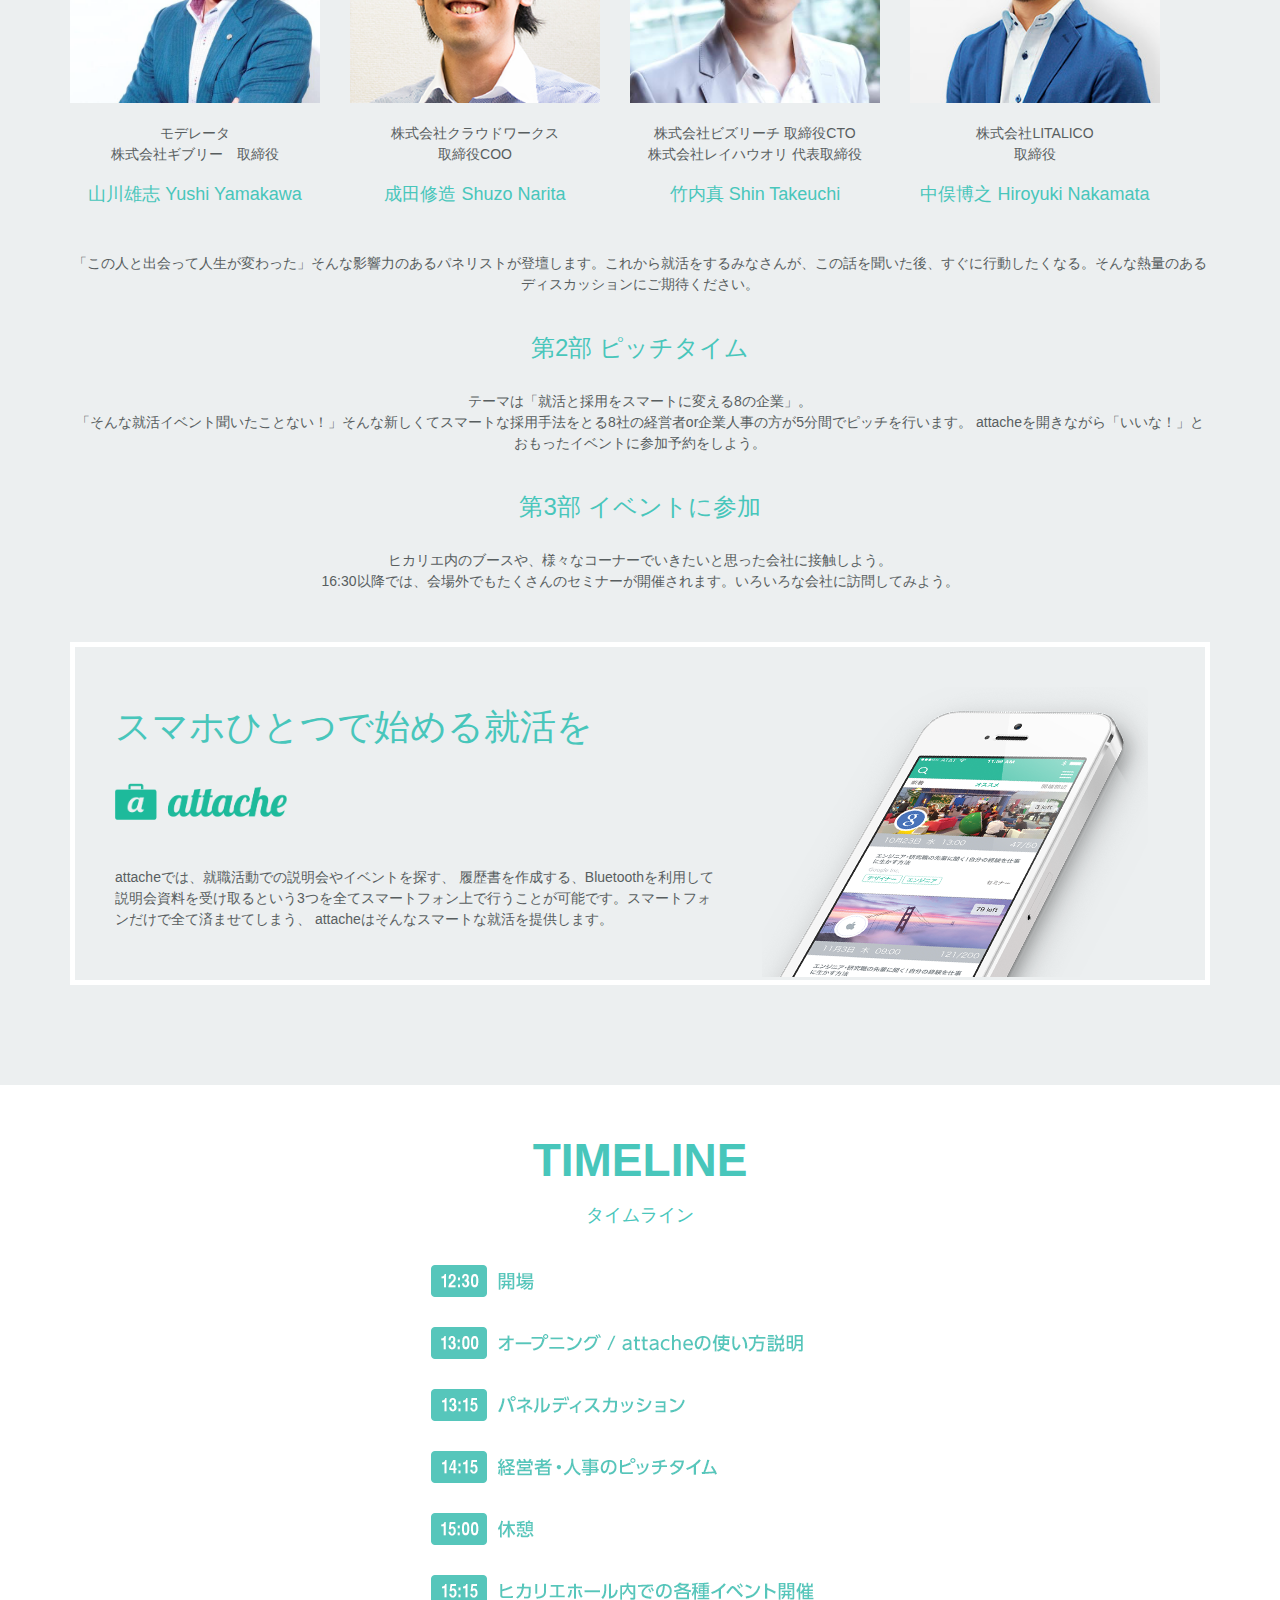
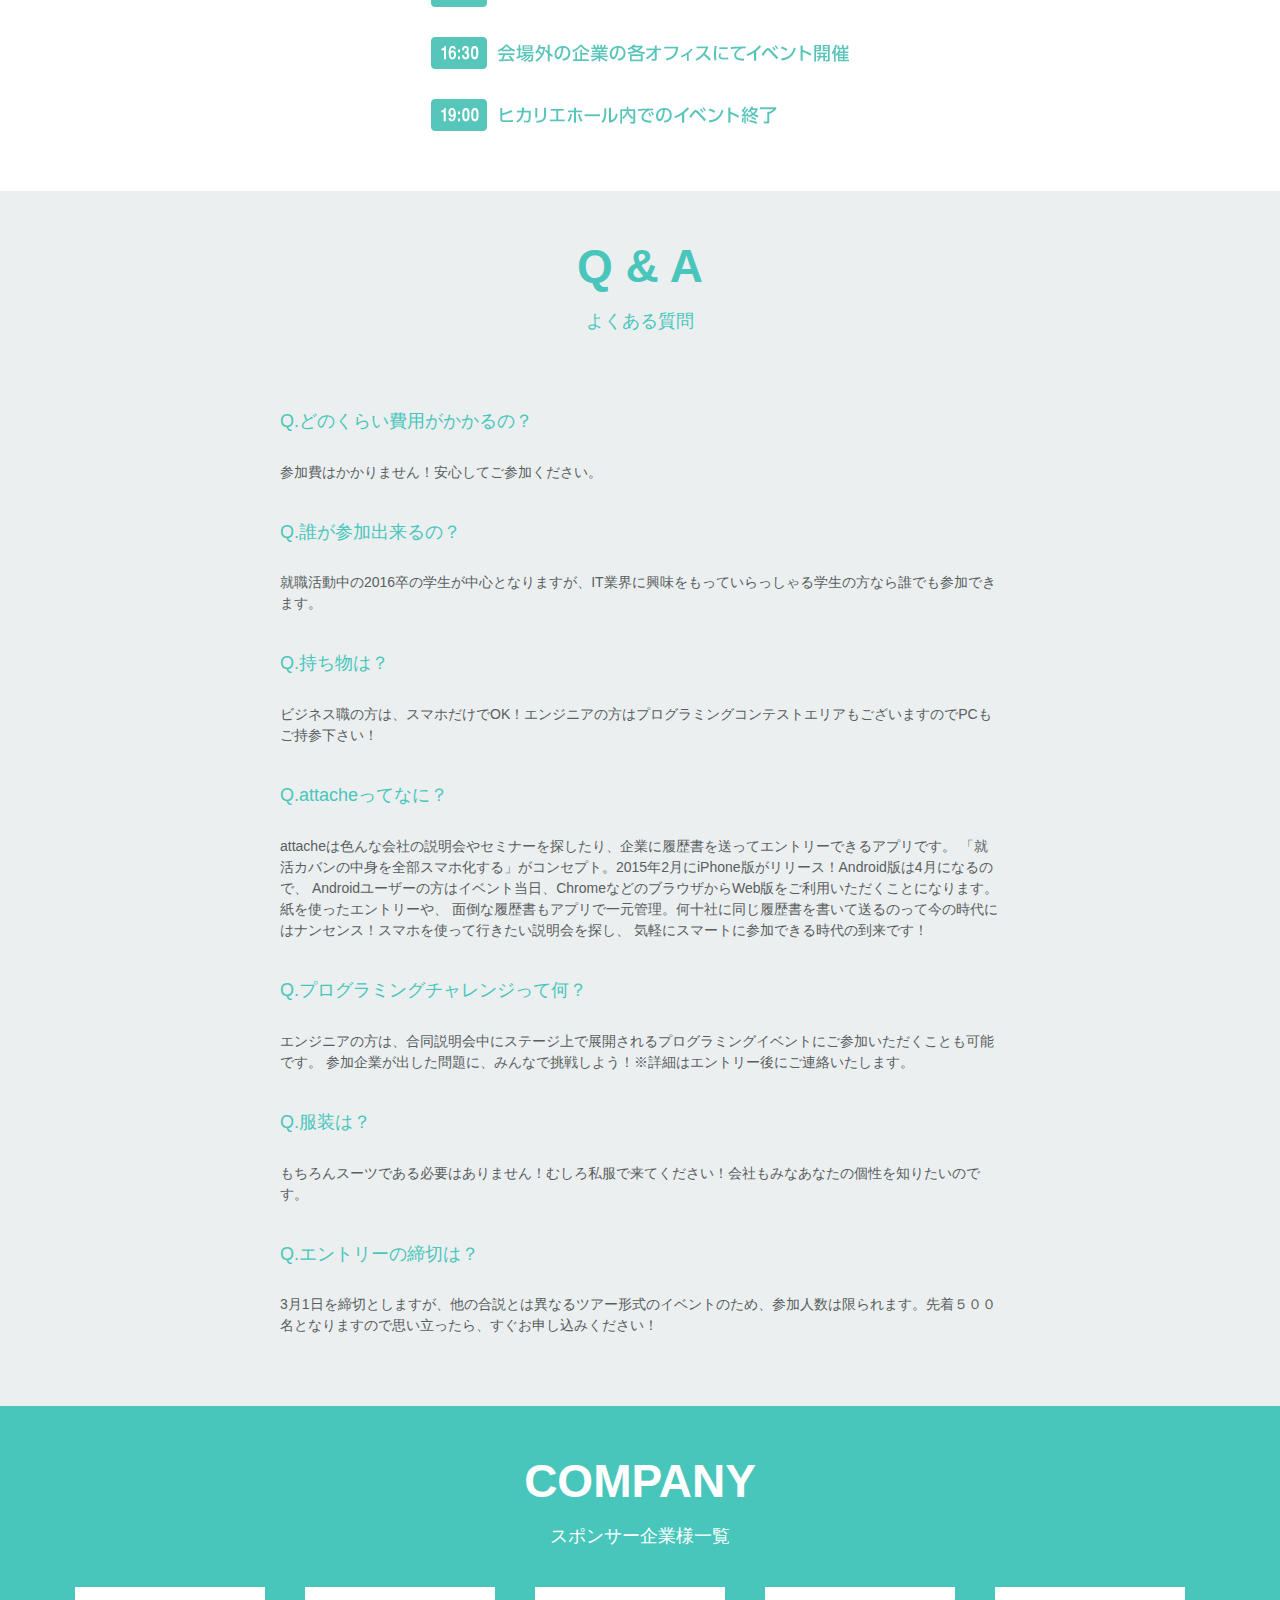
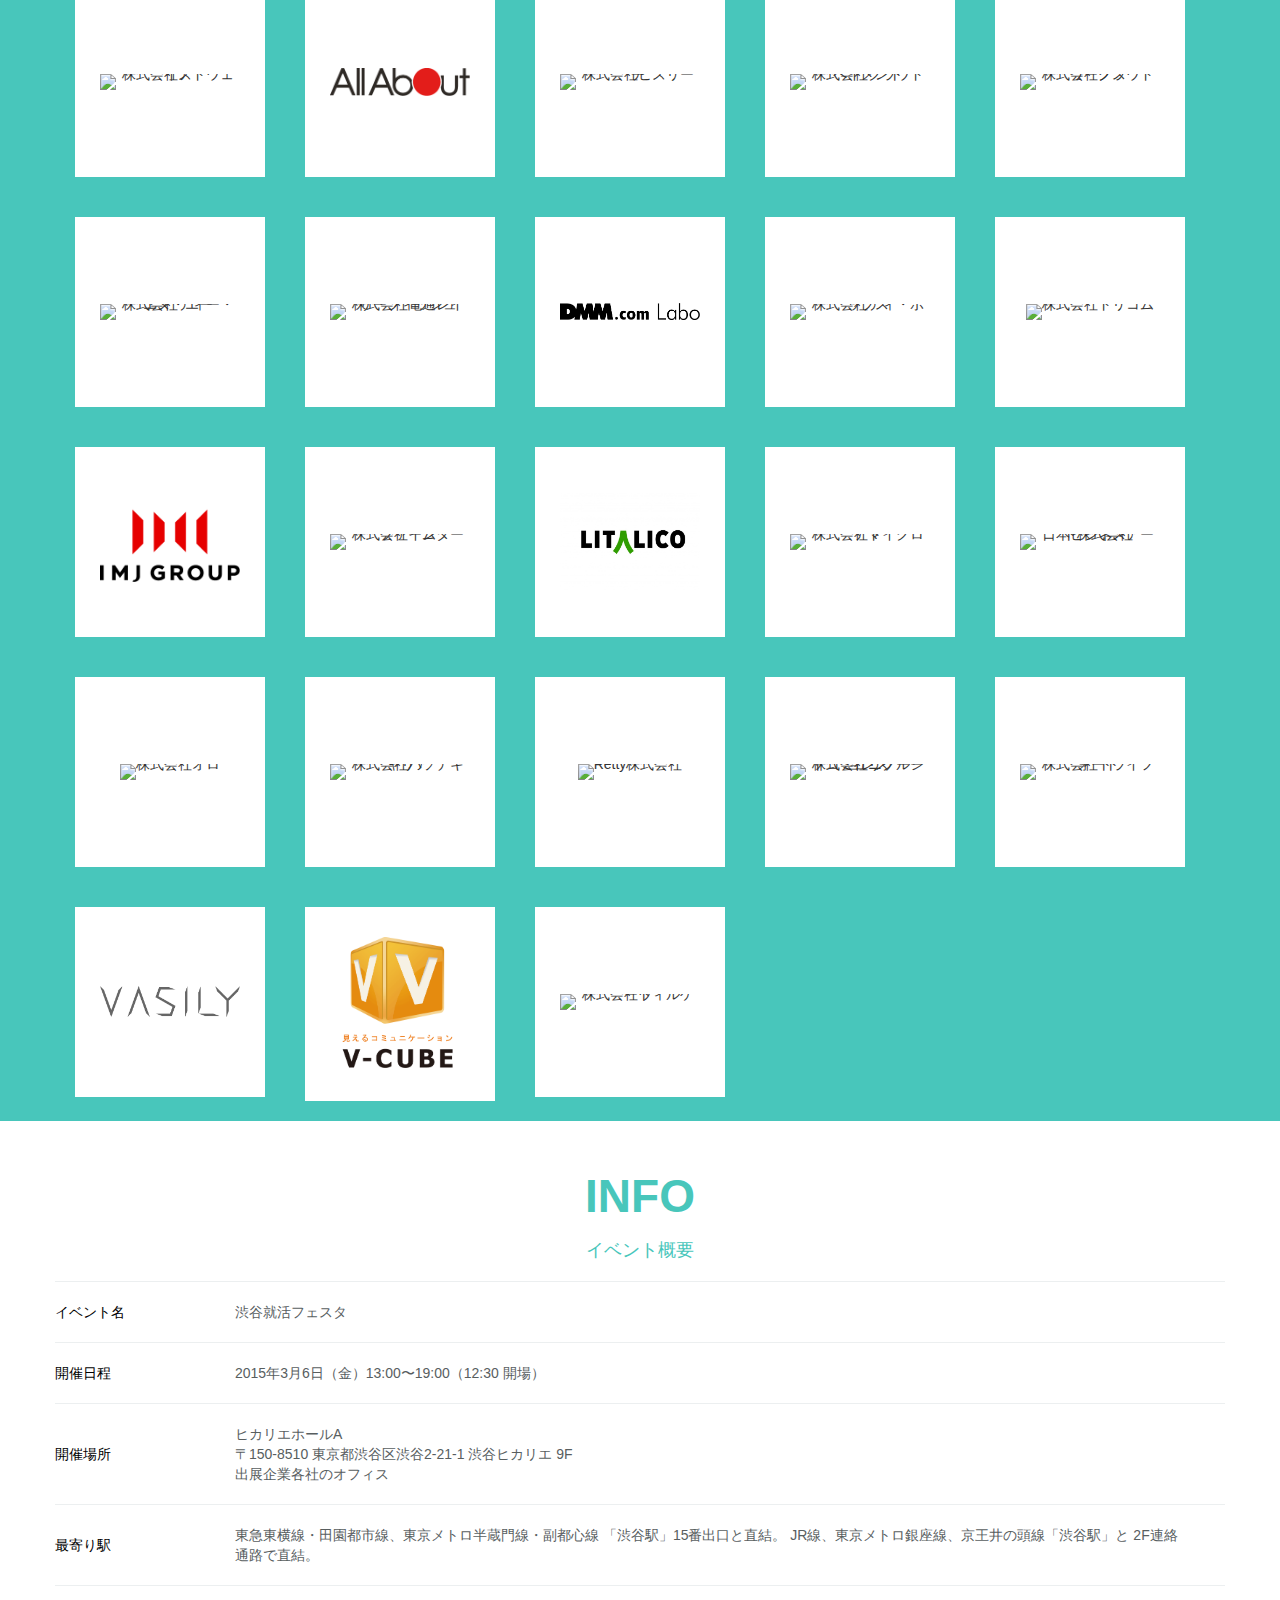
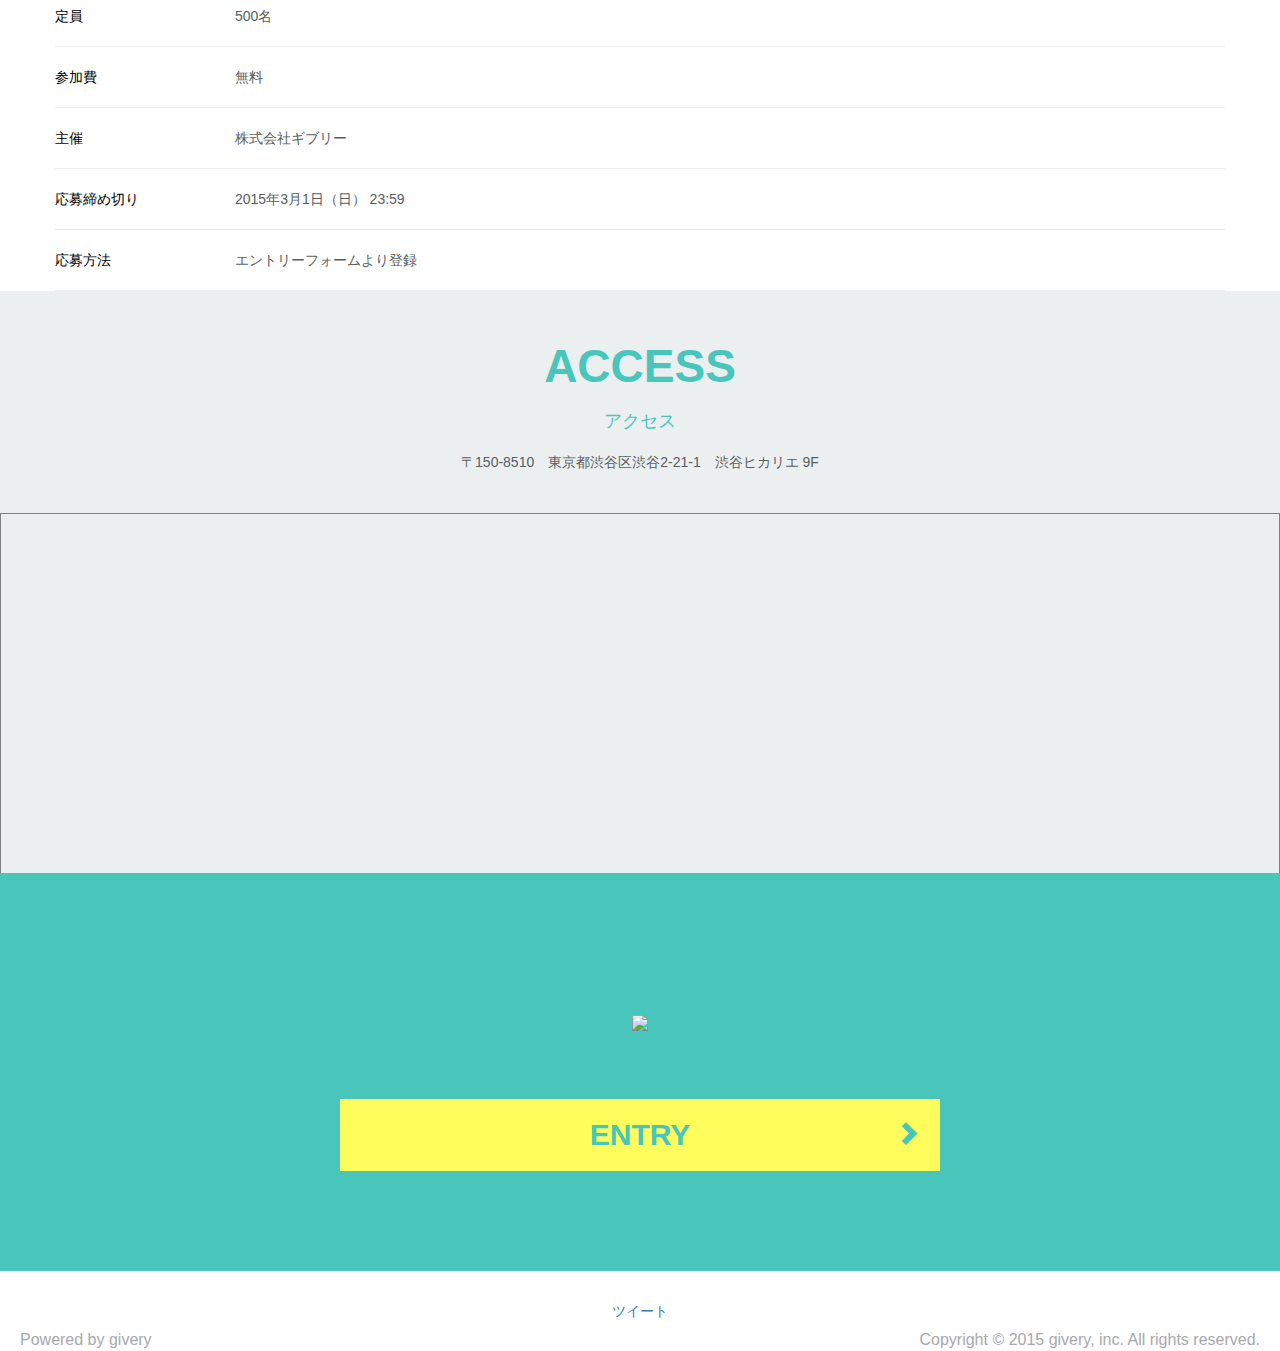
==== commit 6a86000d: "add panelist" ====
--- a/web/index.html
+++ b/web/index.html
@@ -174,8 +174,31 @@
 	</div>
 	<div class="container">
 		<div class="info">
-			<h3>第1部 パネルディスカッション</h3>
-			<p>テーマは「これからの就職活動と新卒採用」。<br />「この人と出会って人生が変わった」そんな影響力のあるパネリストが登壇します。これから就活をするみなさんが、この話を聞いた後、すぐに行動したくなる。そんな熱量のあるディスカッションにご期待ください。</p>
+			<h3 style="padding:0;">第1部 パネルディスカッション</h3>
+			<h2>”これからの就職活動と新卒採用”</h2>
+			<div class ="content">
+				<div class ="panelist">
+					<img src="images/yamakawa.png" alt="株式会社ギブリー 山川雄志">
+					<p>モデレータ<br />株式会社ギブリー　取締役</p>
+					<h4>山川雄志 Yushi Yamakawa</h4>
+				</div>
+				<div class ="panelist">
+					<img src="images/narita.jpg" alt="株式会社クラウドワークス 成田修造">
+					<p>株式会社クラウドワークス　<br />取締役COO</p>
+					<h4>成田修造 Shuzo Narita</h4>
+				</div>
+				<div class ="panelist">
+					<img src="images/takeuchi.png" alt="株式会社ビズリーチ ">
+					<p>株式会社ビズリーチ 取締役CTO<br />株式会社レイハウオリ 代表取締役</p>
+					<h4>竹内真 Shin Takeuchi</h4>
+				</div>
+				<div class ="panelist">
+					<img src="images/nakamata.png" alt="株式会社LITALICO 中俣博之">
+					<p>株式会社LITALICO <br />取締役</p>
+					<h4>中俣博之 Hiroyuki Nakamata</h4>
+				</div>
+			</div>
+			<p>「この人と出会って人生が変わった」そんな影響力のあるパネリストが登壇します。これから就活をするみなさんが、この話を聞いた後、すぐに行動したくなる。そんな熱量のあるディスカッションにご期待ください。</p>
 			<h3>第2部 ピッチタイム</h3>
 			<p>テーマは「就活と採用をスマートに変える8の企業」。<br />「そんな就活イベント聞いたことない！」そんな新しくてスマートな採用手法をとる8社の経営者or企業人事の方が5分間でピッチを行います。
 attacheを開きながら「いいな！」とおもったイベントに参加予約をしよう。</p>
--- a/web/custom.css
+++ b/web/custom.css
@@ -175,10 +175,6 @@
 	min-width: 1000px !important;
 }
 
-.section-title {
-	padding: 0 0 40px 0;
-}
-
 #topbar {
 	padding: 15px;
 	margin: 0;
@@ -229,6 +225,27 @@
 	font-size: 24px;
 	padding:20px 0;
 }
+
+#section-details .content {
+	width:1200px;
+	height:400px;
+}
+
+.panelist {
+	width: 250px;
+	float:left;
+	margin-right: 30px;
+}
+
+.panelist img {
+	width:250px;
+}
+
+.panelist p,h4{
+	margin:20px 0;
+
+}
+
 
 .container-app {
 	margin-top:50px;
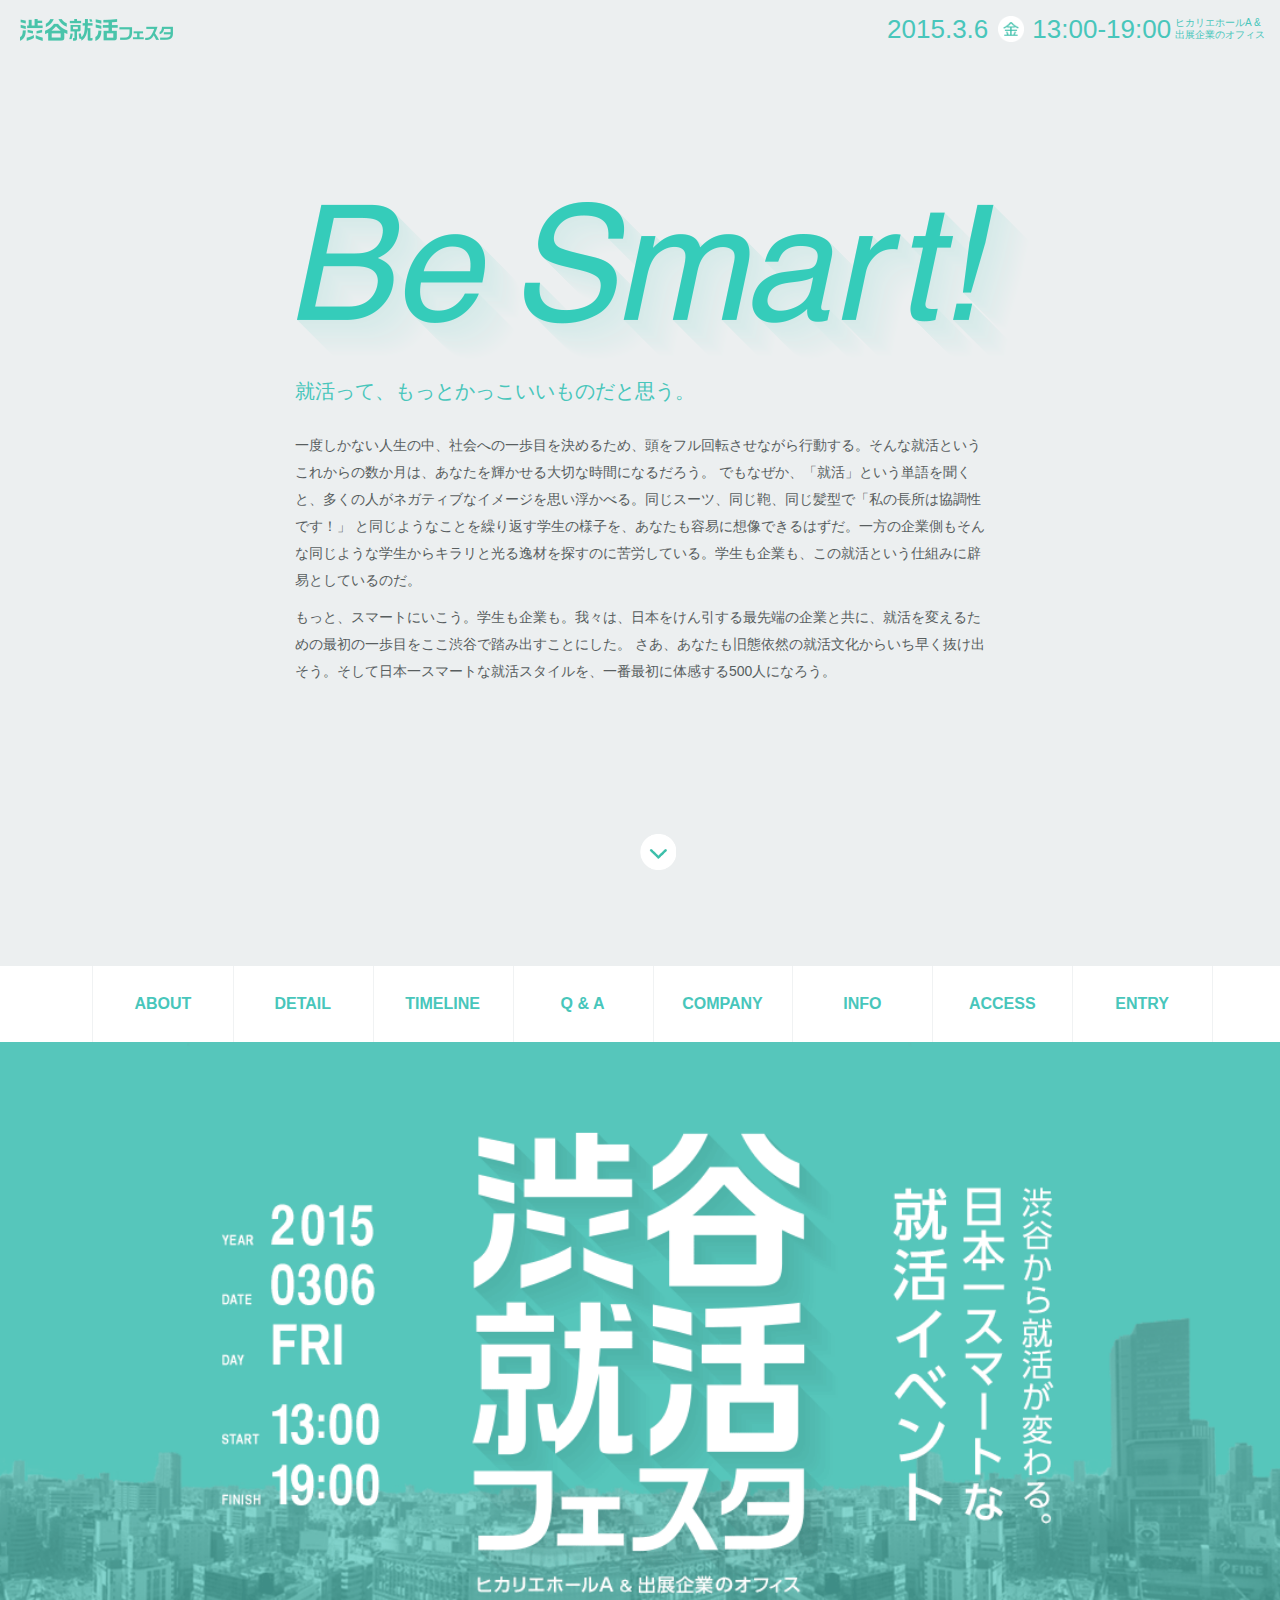
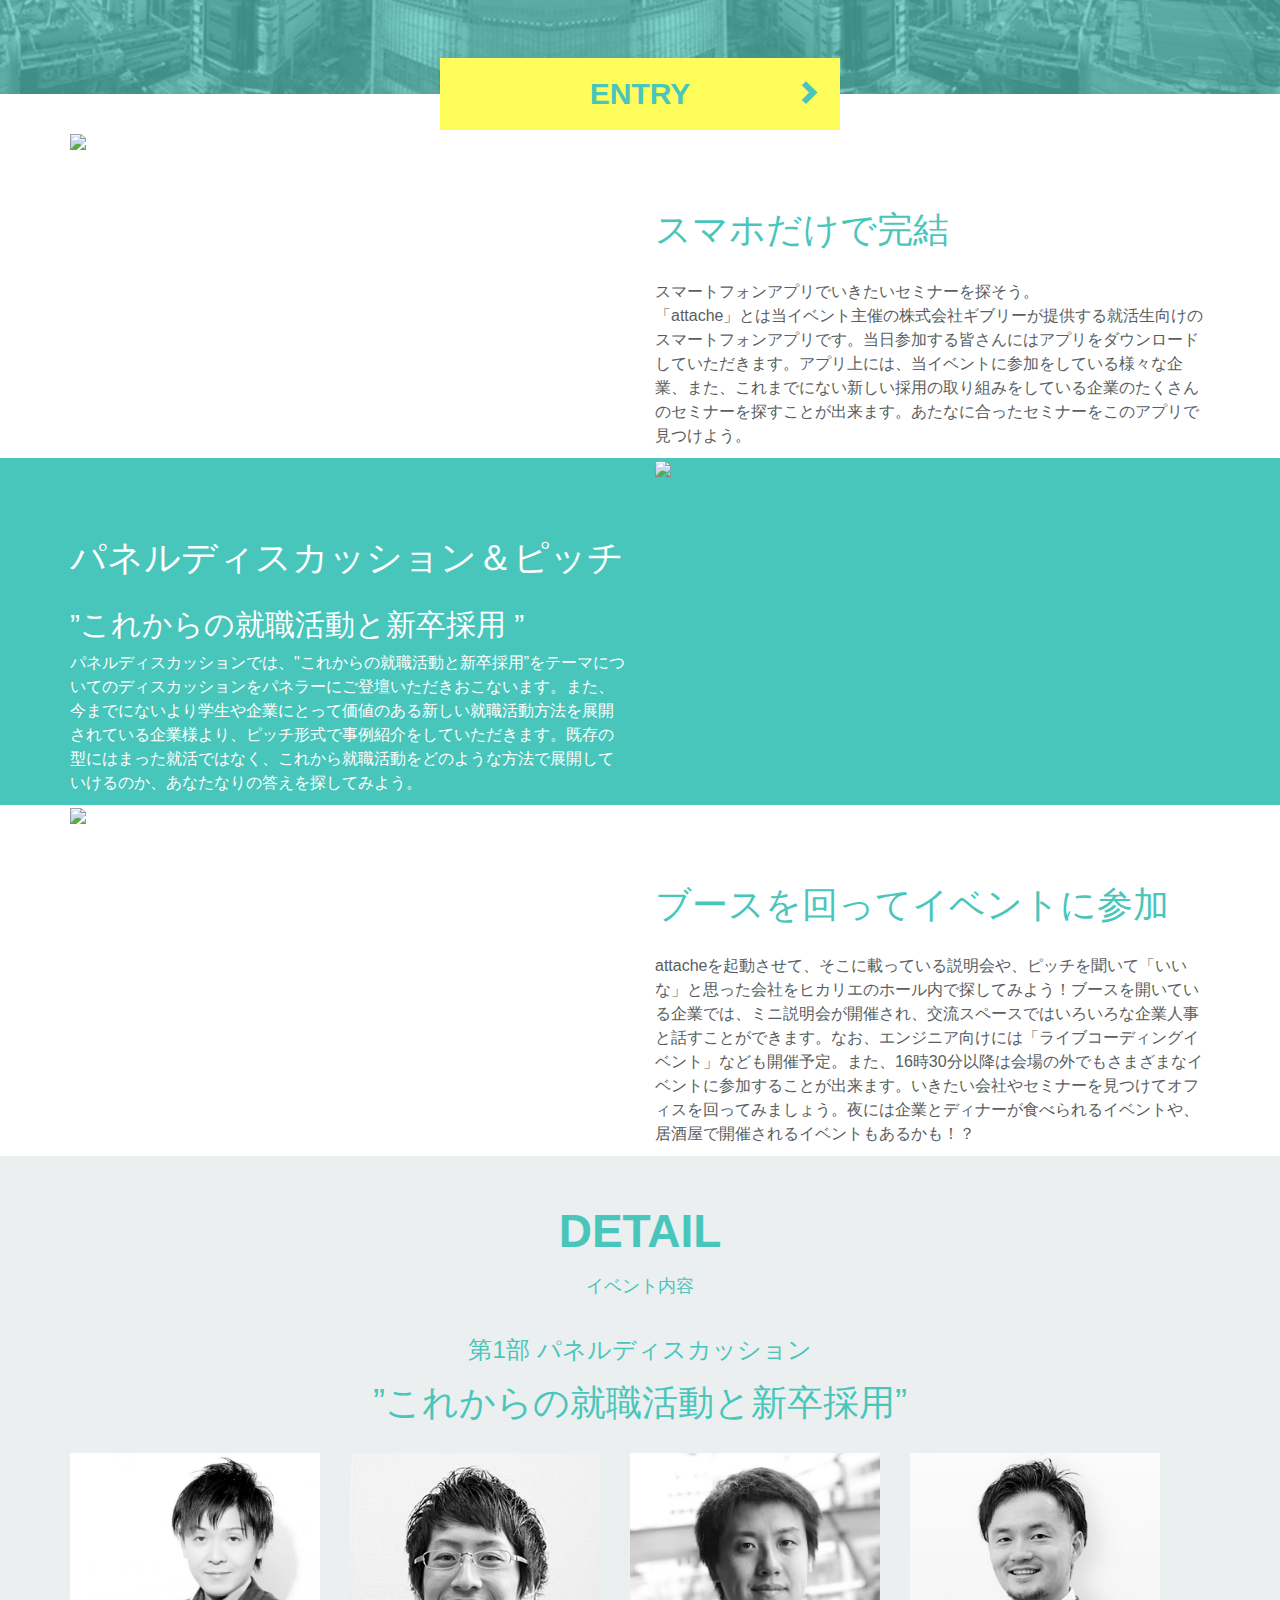
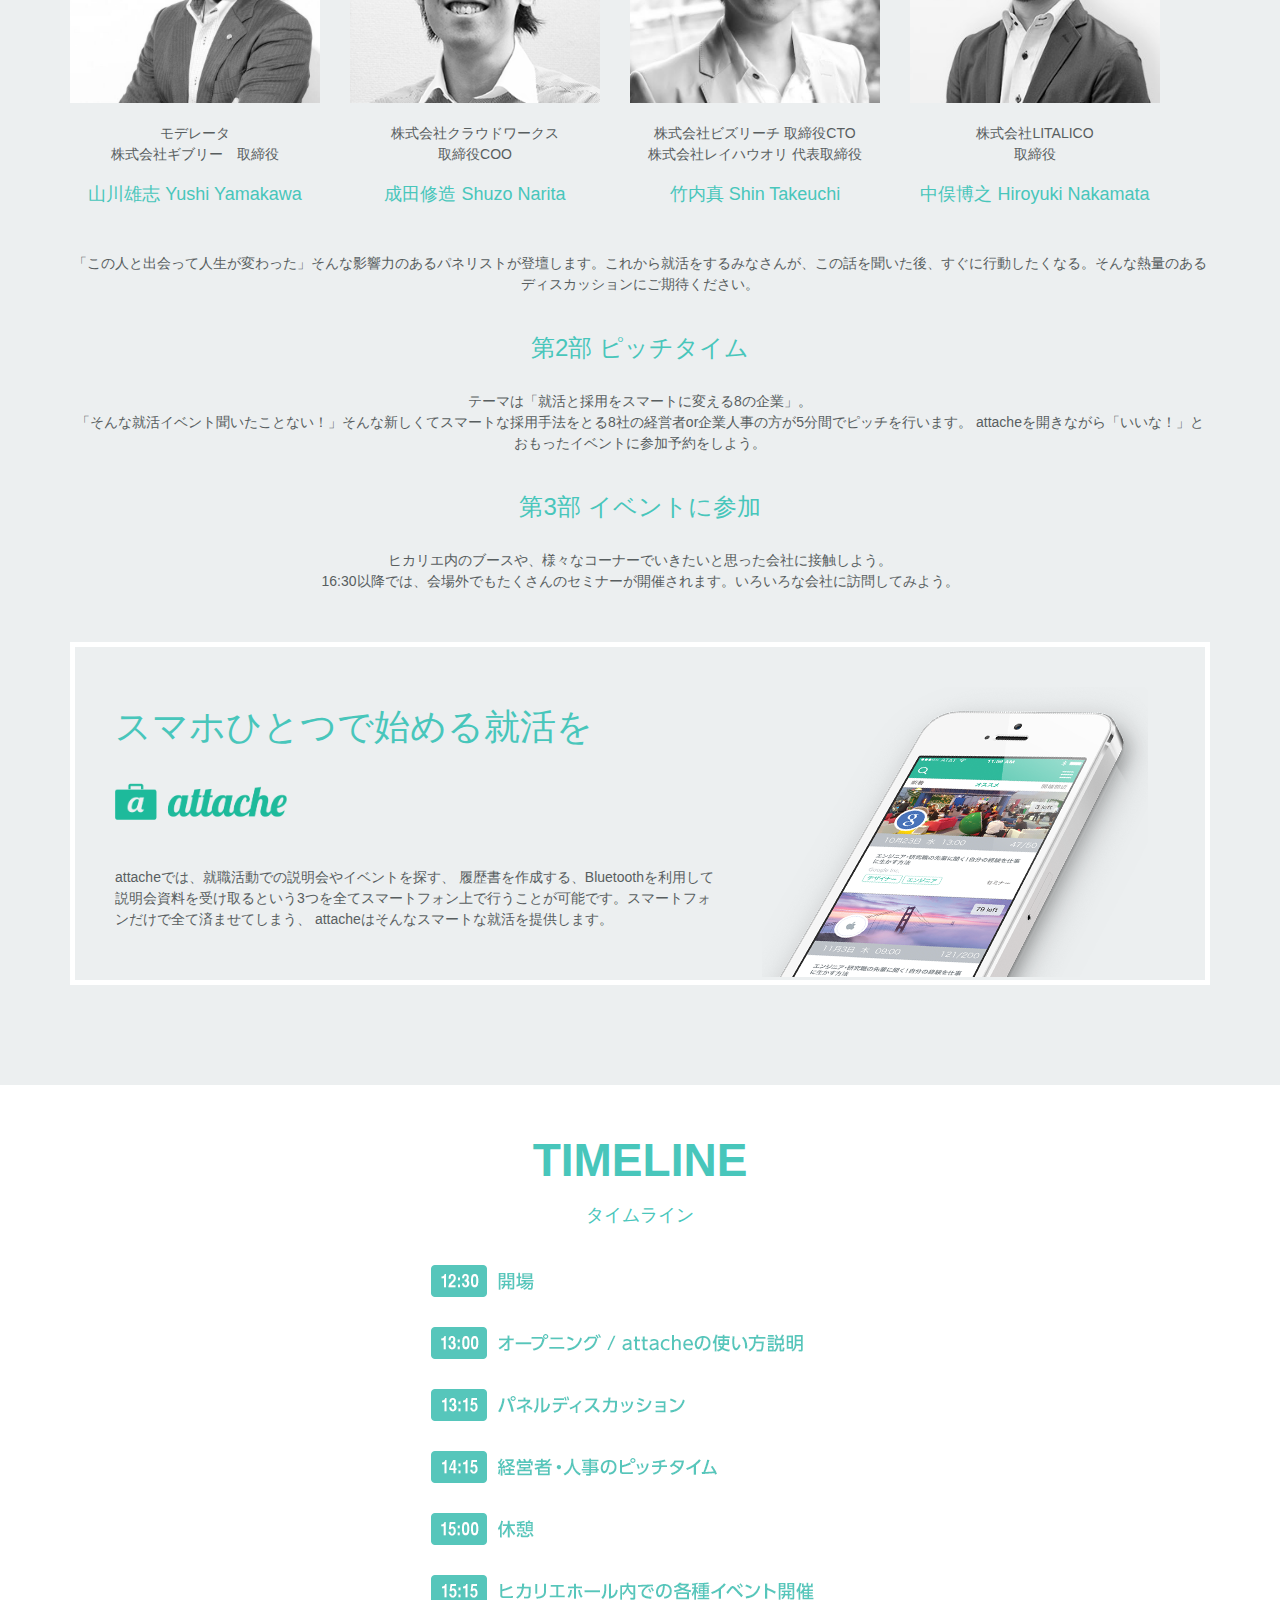
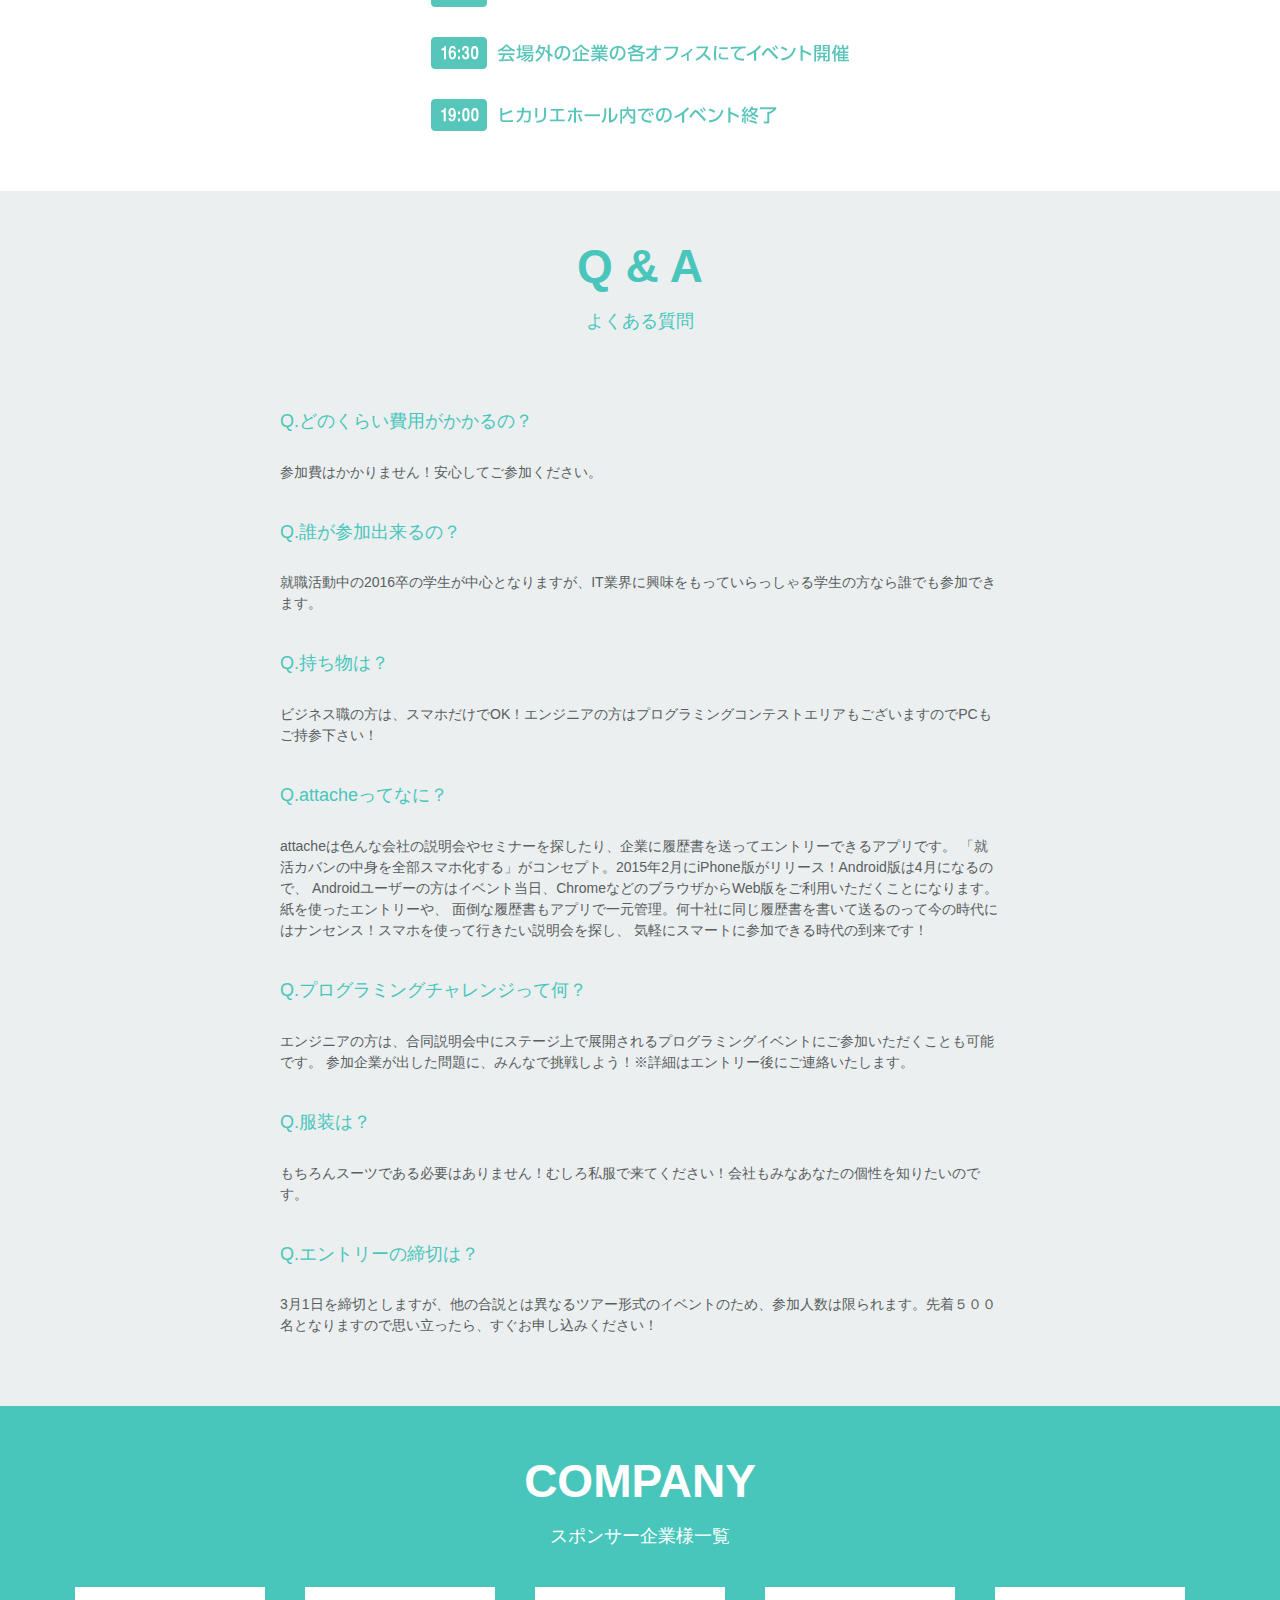
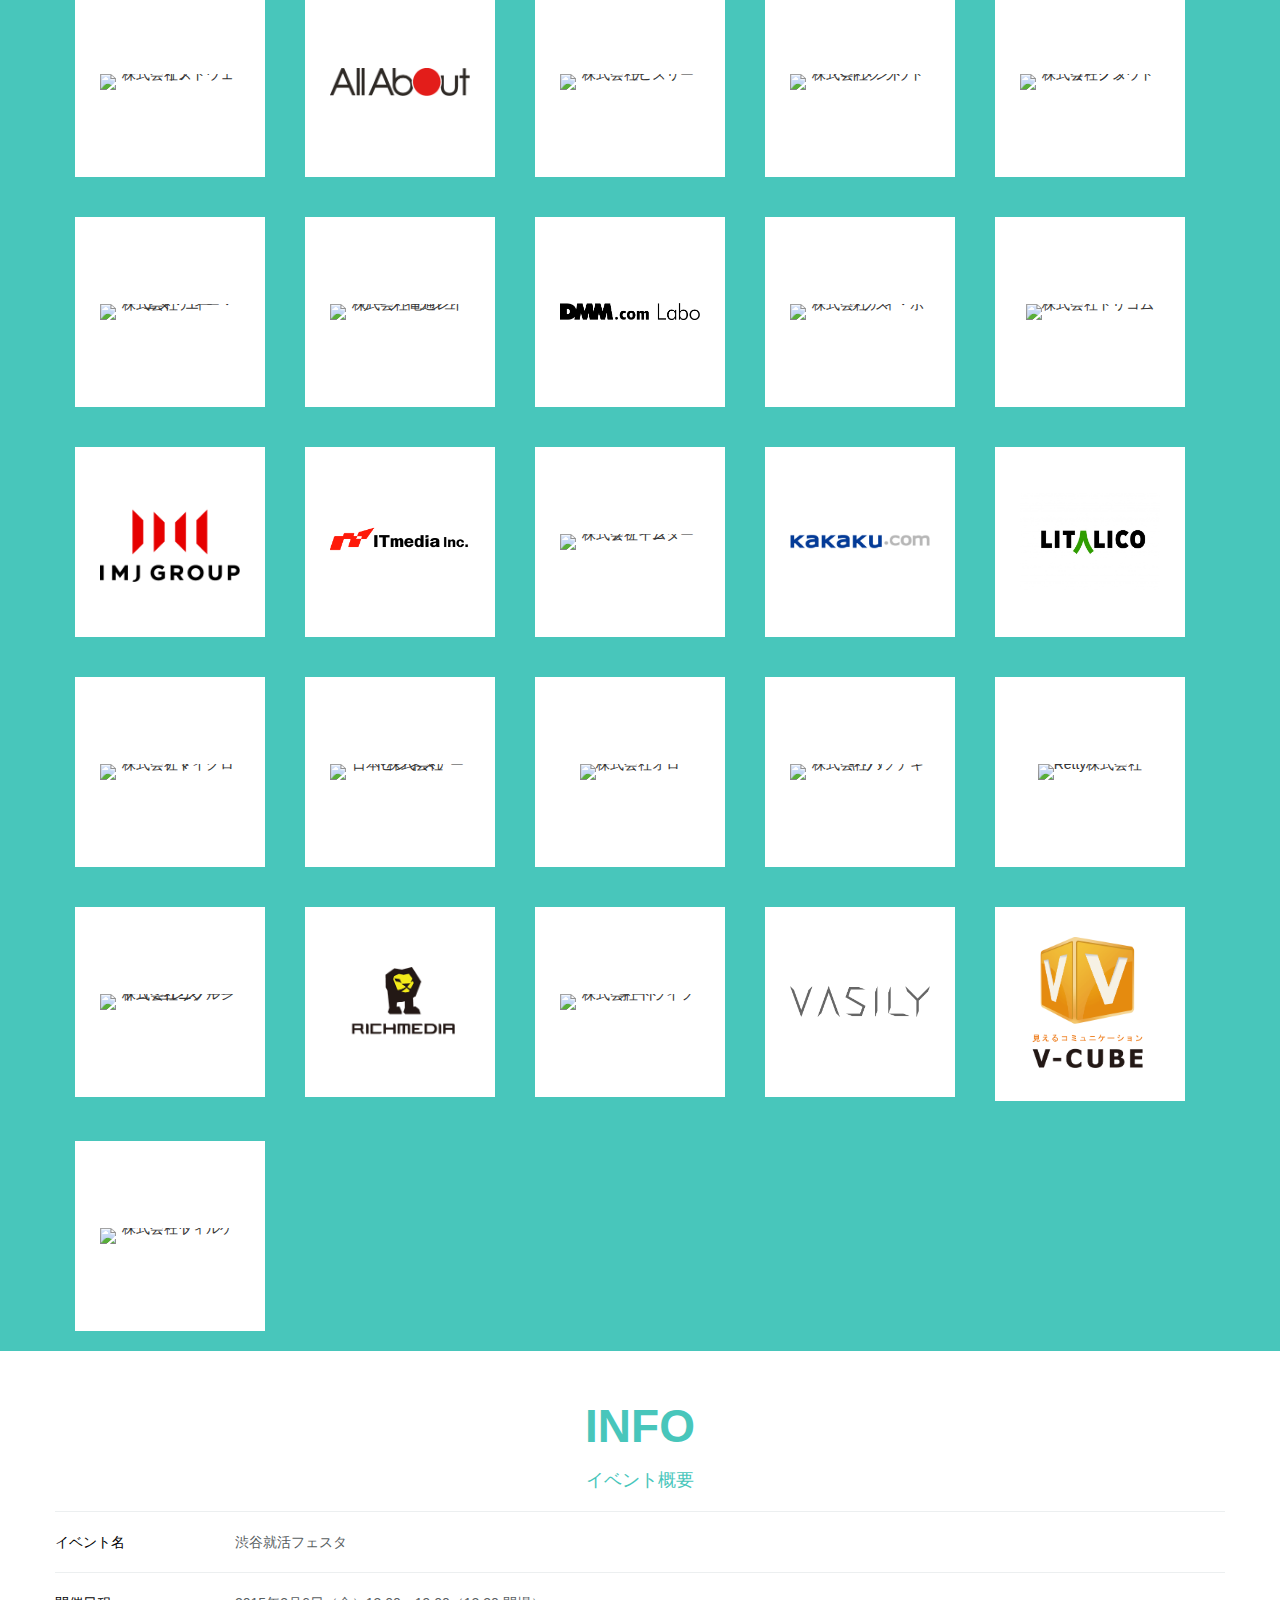
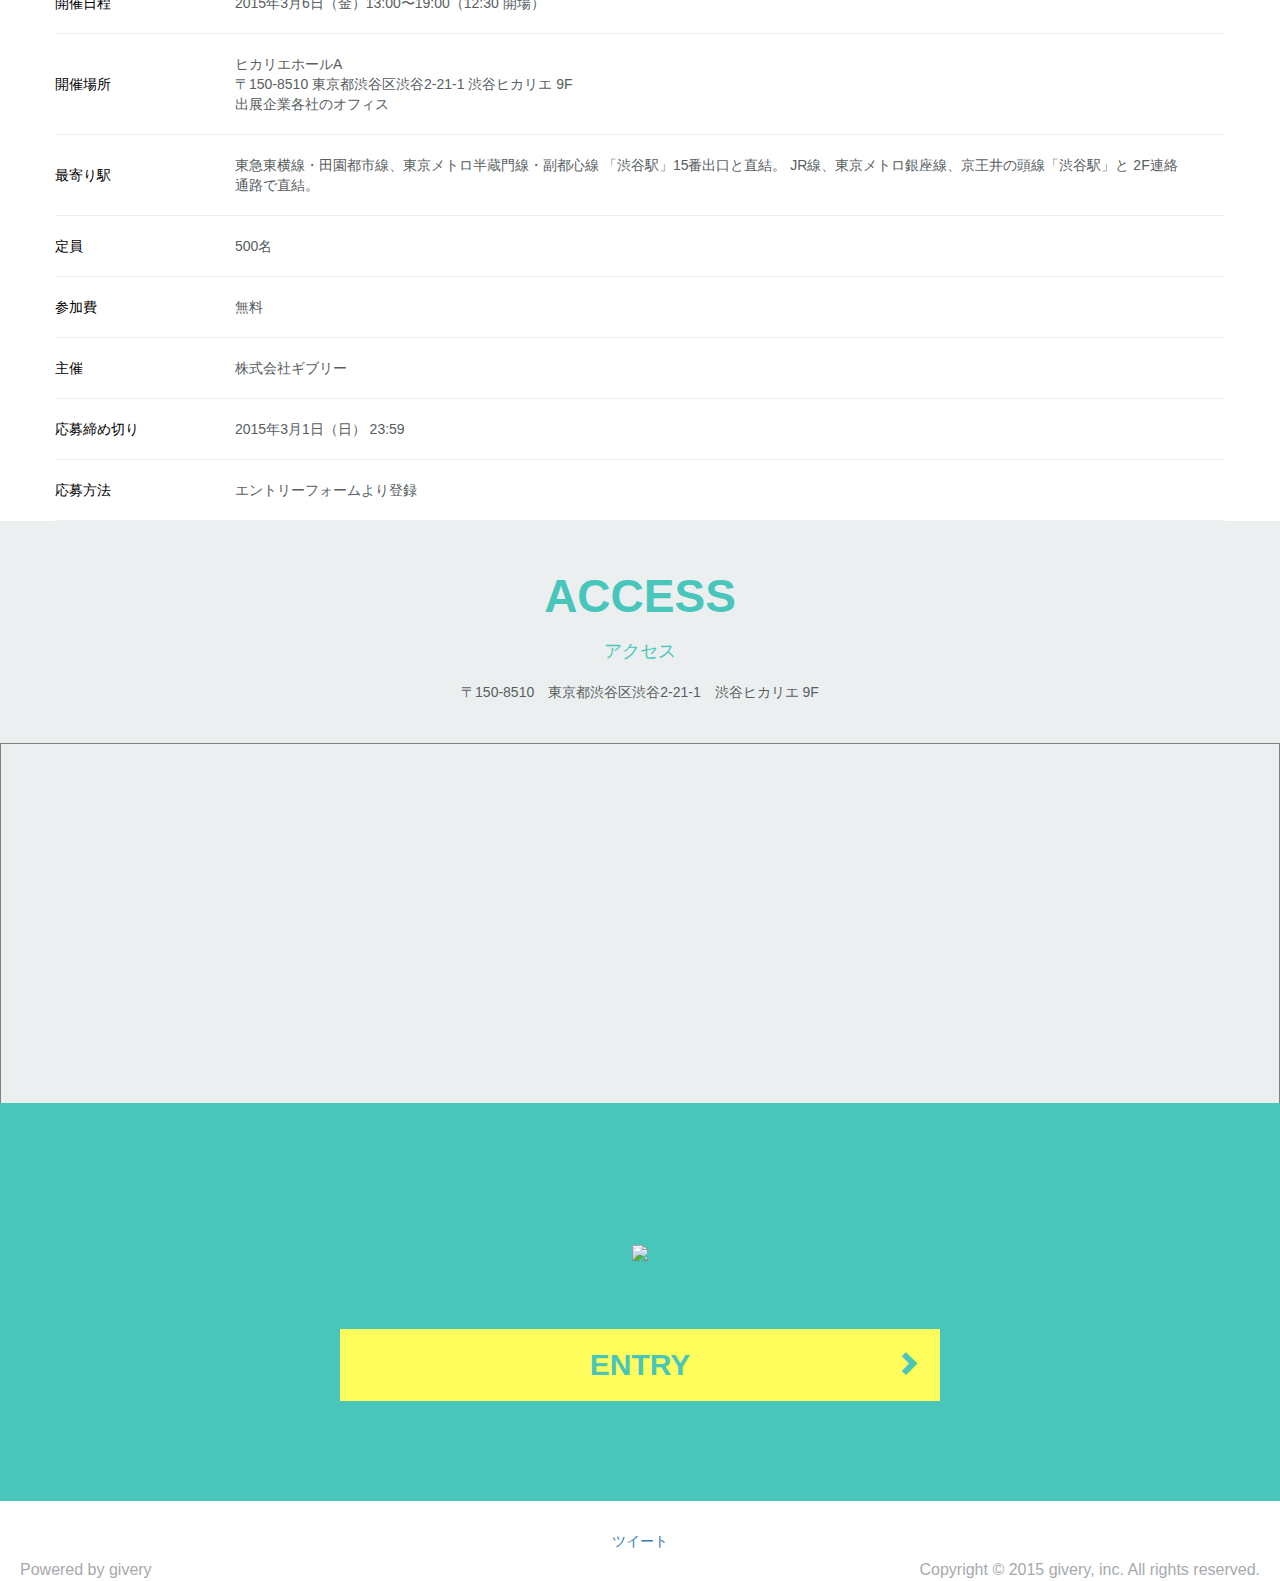
==== commit dae1e595: "updated company logos" ====
--- a/web/index.html
+++ b/web/index.html
@@ -8,7 +8,7 @@
 
 	<title>【3月6日開催】持ち物はスマホとPCだけ!|渋谷就活フェスタ</title>
 	<meta name="description" content="渋谷就活フェスタとは、40社の最先端企業が渋谷に集結する日本で最もスマートな就活イベントです。当イベントでは、これまでの日本の就活で必要だったスーツ、鞄、履歴書の持参等を禁止します。服装は私服、そして持ち物はスマートフォンアプリとPCのみ！日本の就活の当たり前を大きく覆す当イベントに是非ご参加ください。">
-	<meta name="keywords" content="就活、就職活動、渋谷、スマート、スマート就活、2016年度、新卒、イベント">
+	<meta name="keywords" content="就活,就職活動,渋谷,スマート,スマート就活,2016年度,新卒,イベント">
 
 	<meta property="og:site_name" content="渋谷就活フェスタ">
 	<meta property="og:type" content="website">
@@ -346,11 +346,21 @@
 			</div>
 			<div class ="content">
 				<div class="icon">
+					<img src="images/logo/itmedia_logo.gif" alt="アイティメディア株式会社">
+				</div>
+			</div>
+			<div class ="content">
+				<div class="icon">
 					<img src="images/logo/interfirm_logo.png" alt="株式会社インターファーム">
 				</div>
 			</div>
 			<div class ="content">
 				<div class="icon">
+					<img src="images/logo/kakaku_logo.jpg" alt="株式会社カカクコム">
+				</div>
+			</div>
+			<div class ="content">
+				<div class="icon">
 					<img src="images/logo/litalico_logo.jpg" alt="株式会社LITALICO">
 				</div>
 			</div>
@@ -382,6 +392,11 @@
 			<div class ="content">
 				<div class="icon">
 					<img src="images/logo/recruit_logo.jpg" alt="株式会社リクルートコミュニケーションズ">
+				</div>
+			</div>
+			<div class ="content">
+				<div class="icon">
+					<img src="images/logo/richmedia_logo.gif" alt="株式会社リッチメディア">
 				</div>
 			</div>
 			<div class ="content">
--- a/web/custom.css
+++ b/web/custom.css
@@ -238,6 +238,9 @@
 }
 
 .panelist img {
+	-webkit-filter: grayscale(1); /* Webkit */
+	filter: gray; /* IE6-9 */
+	filter: grayscale(1); /* W3C */
 	width:250px;
 }
 
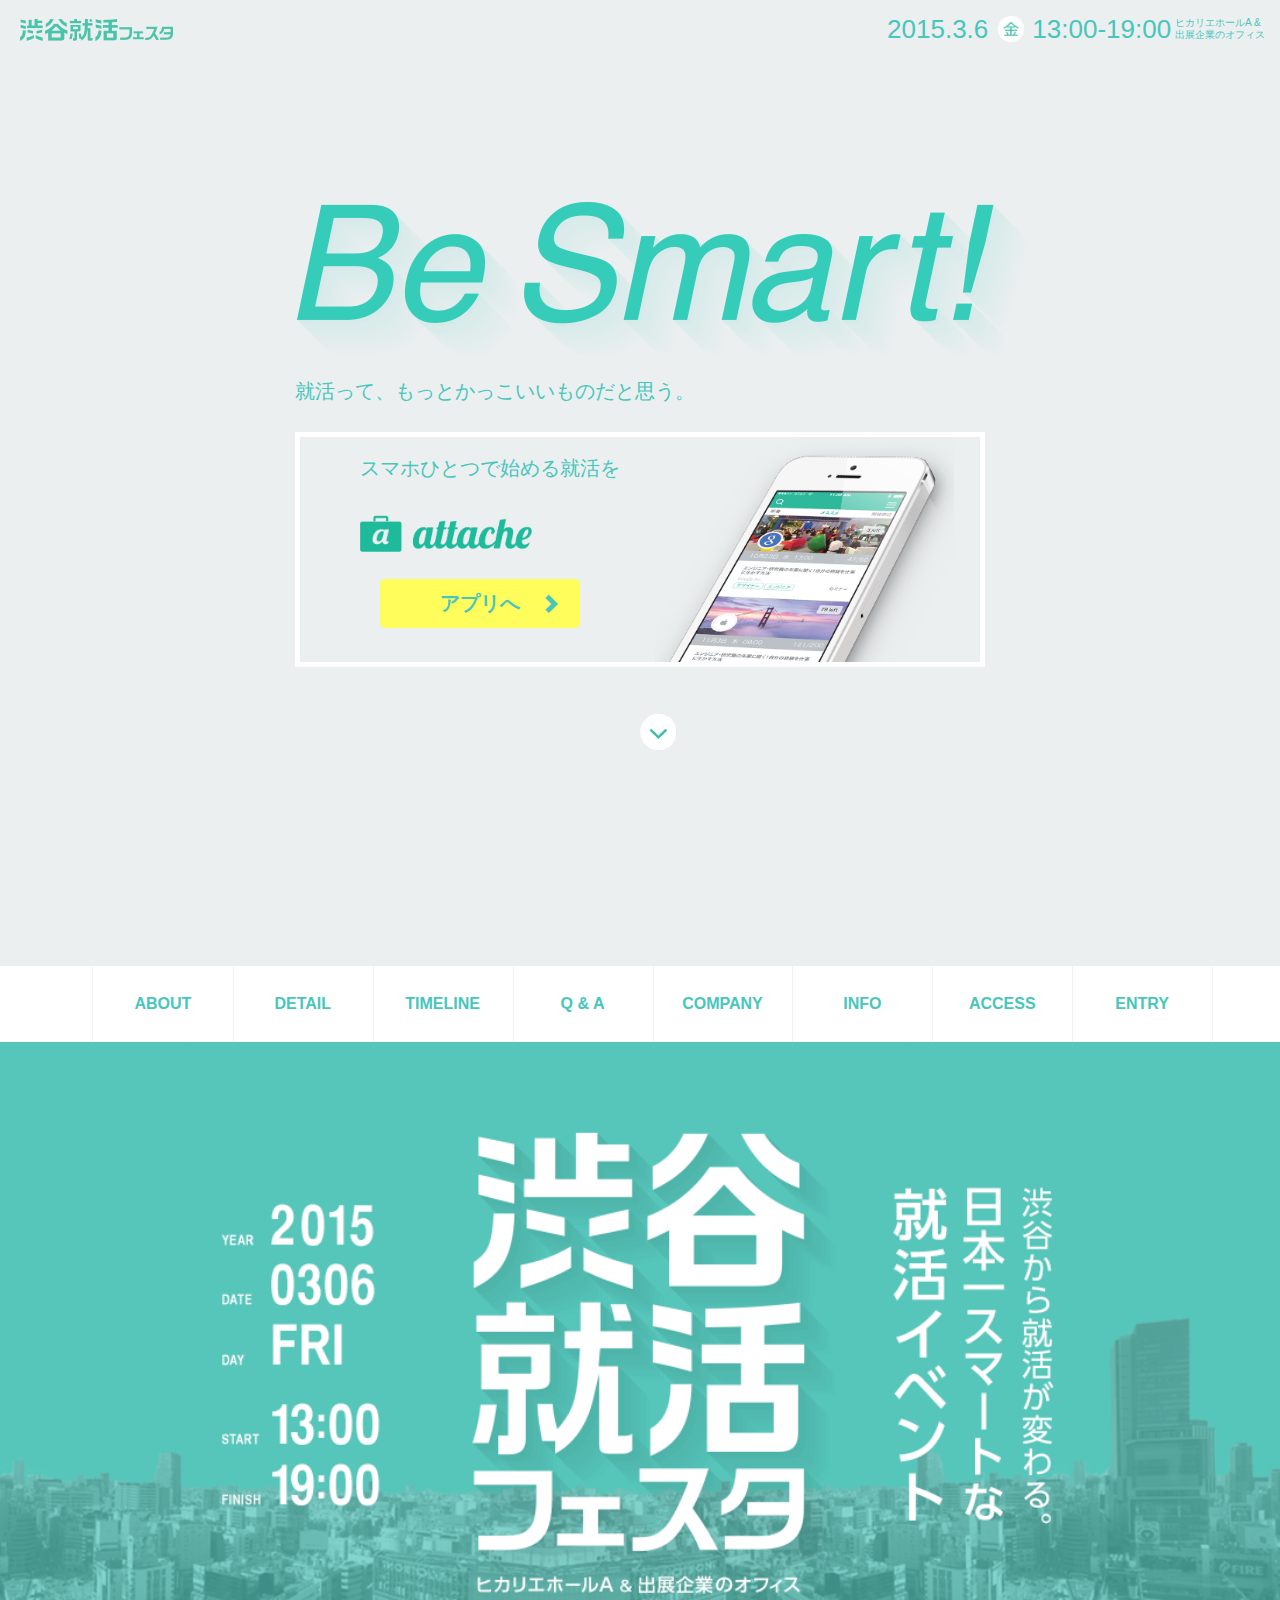
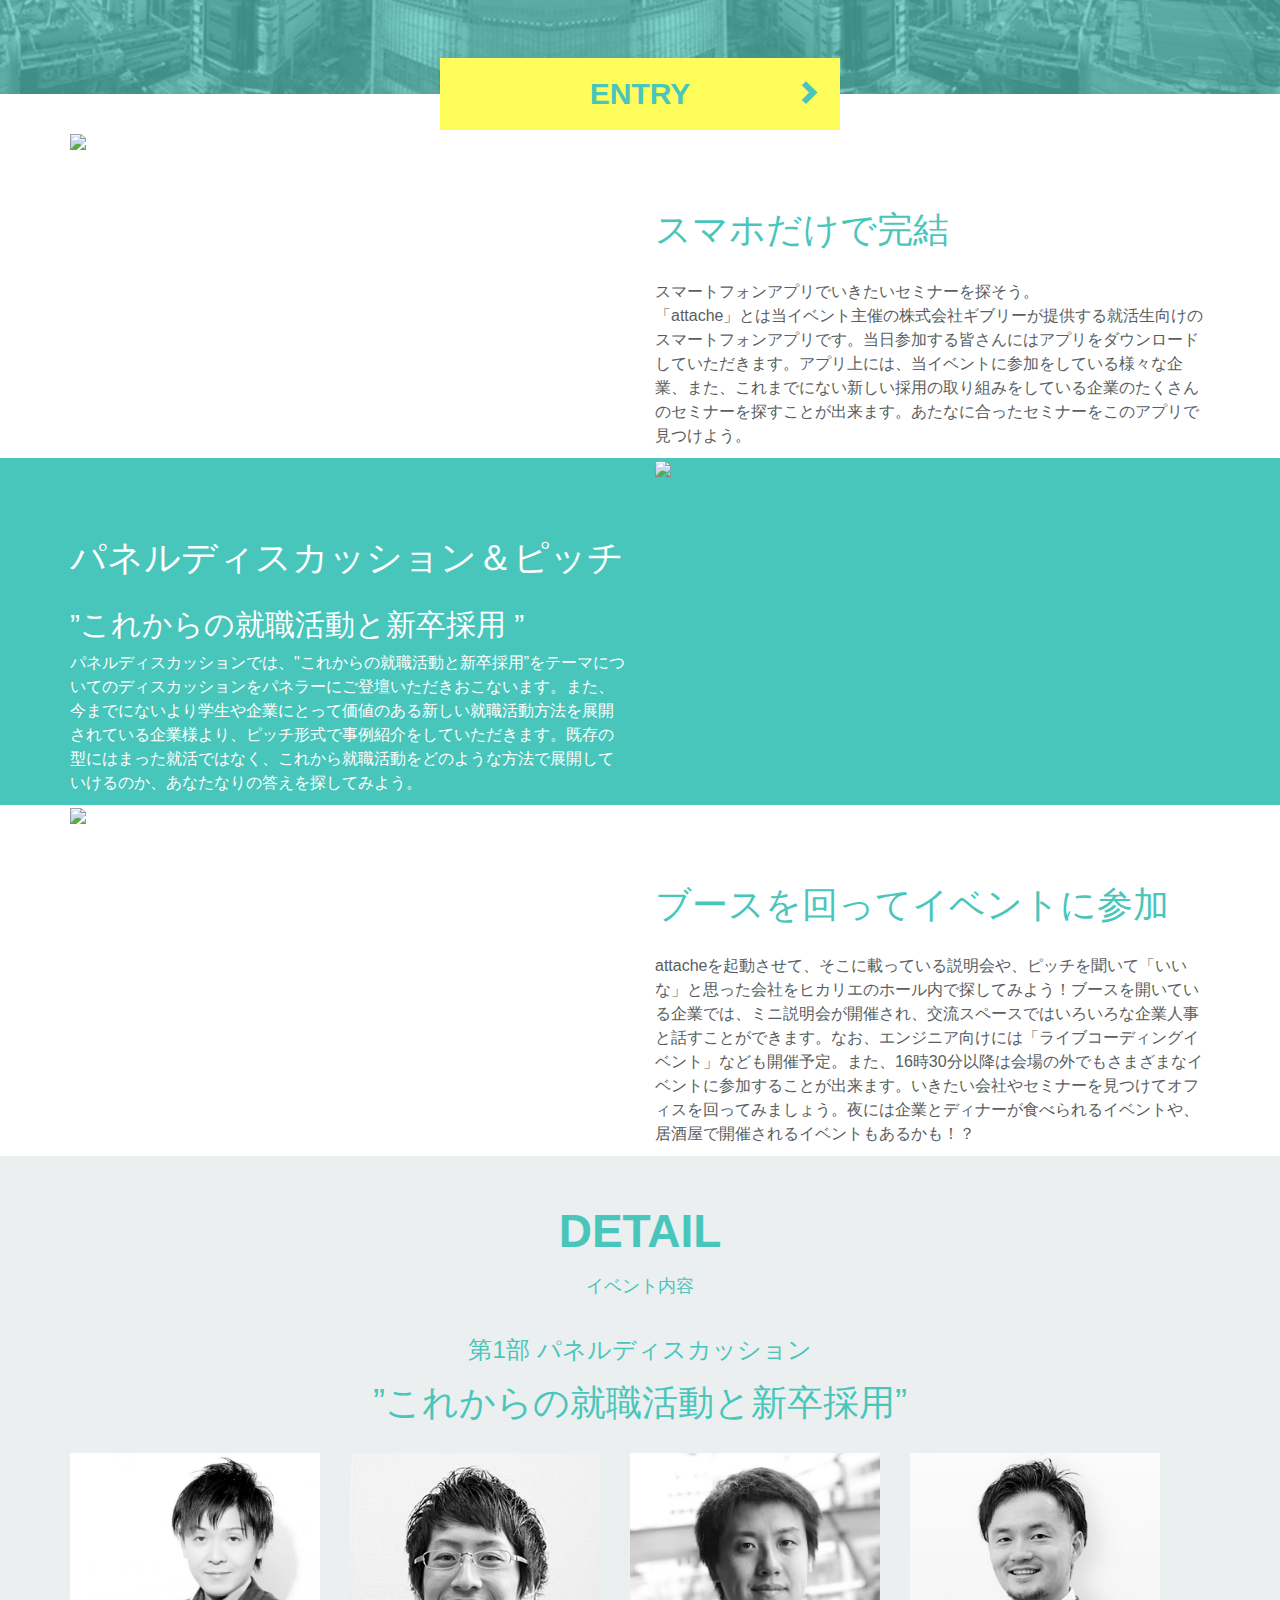
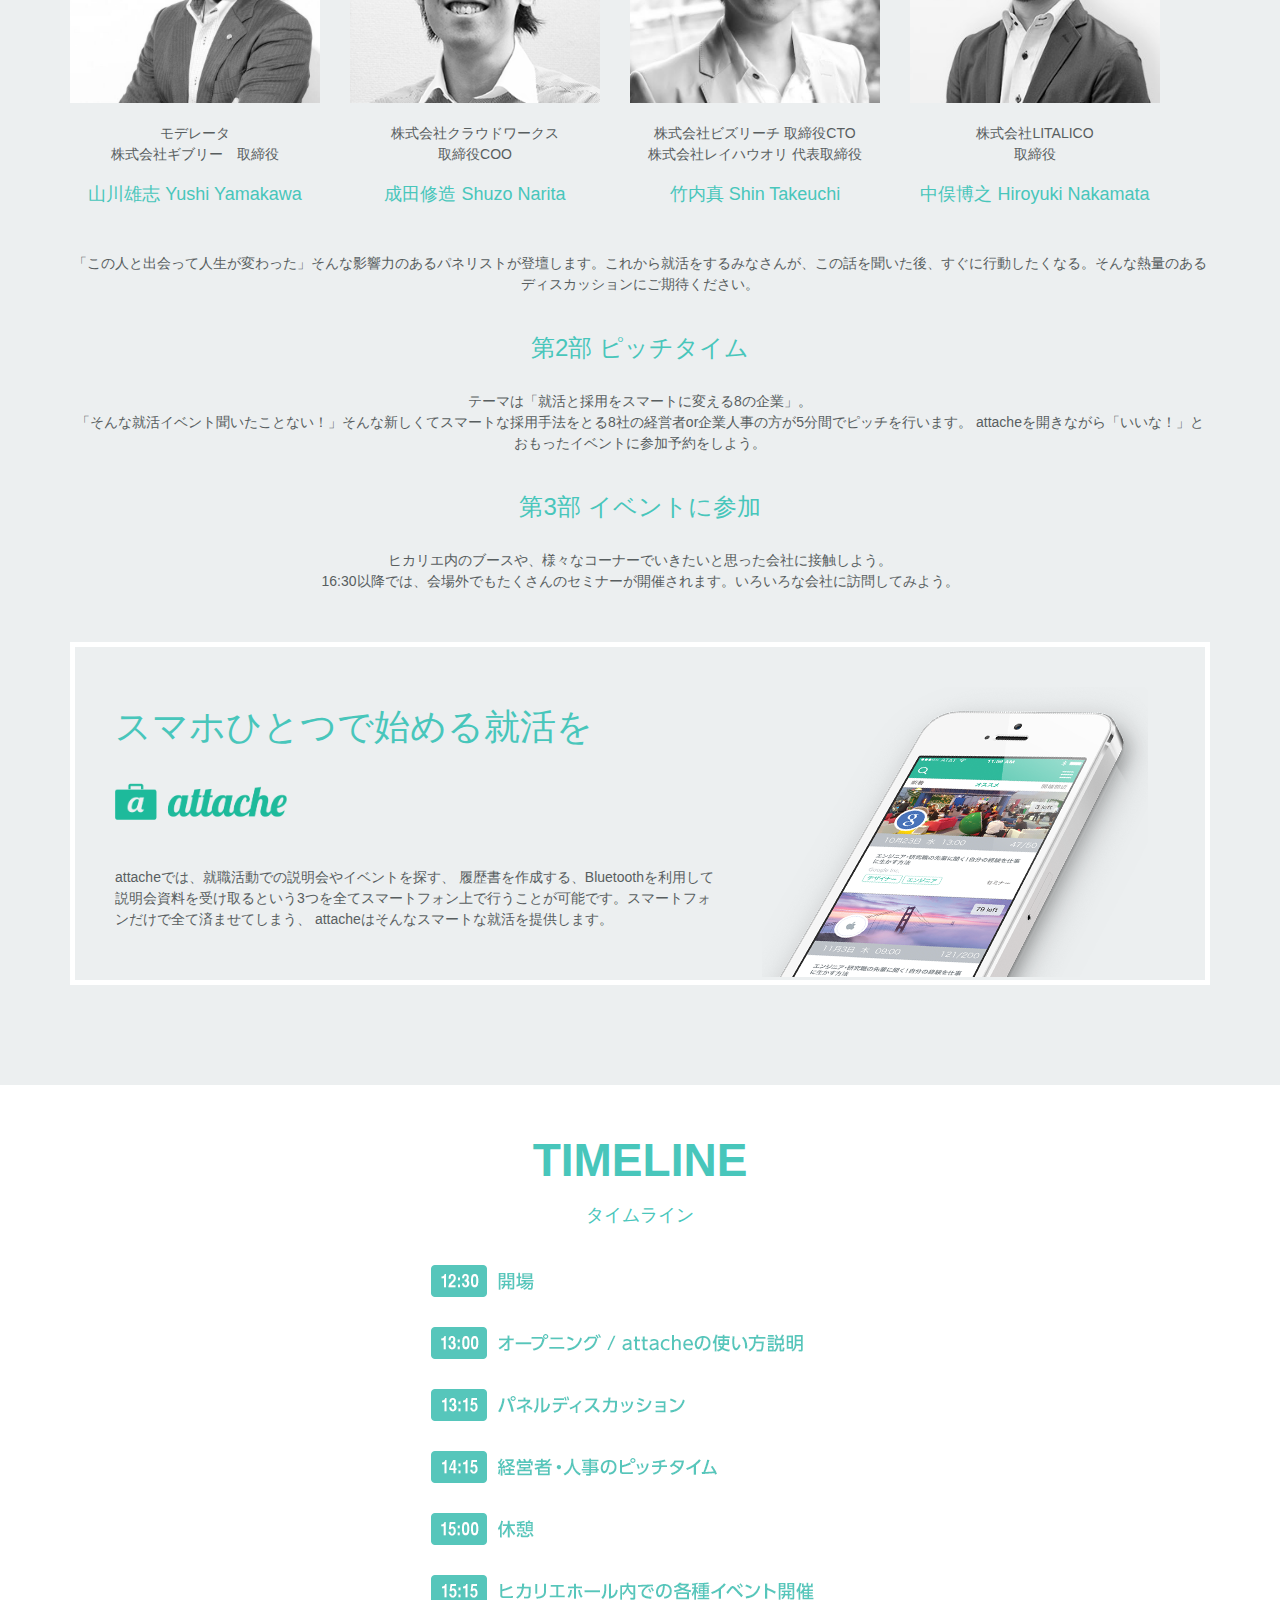
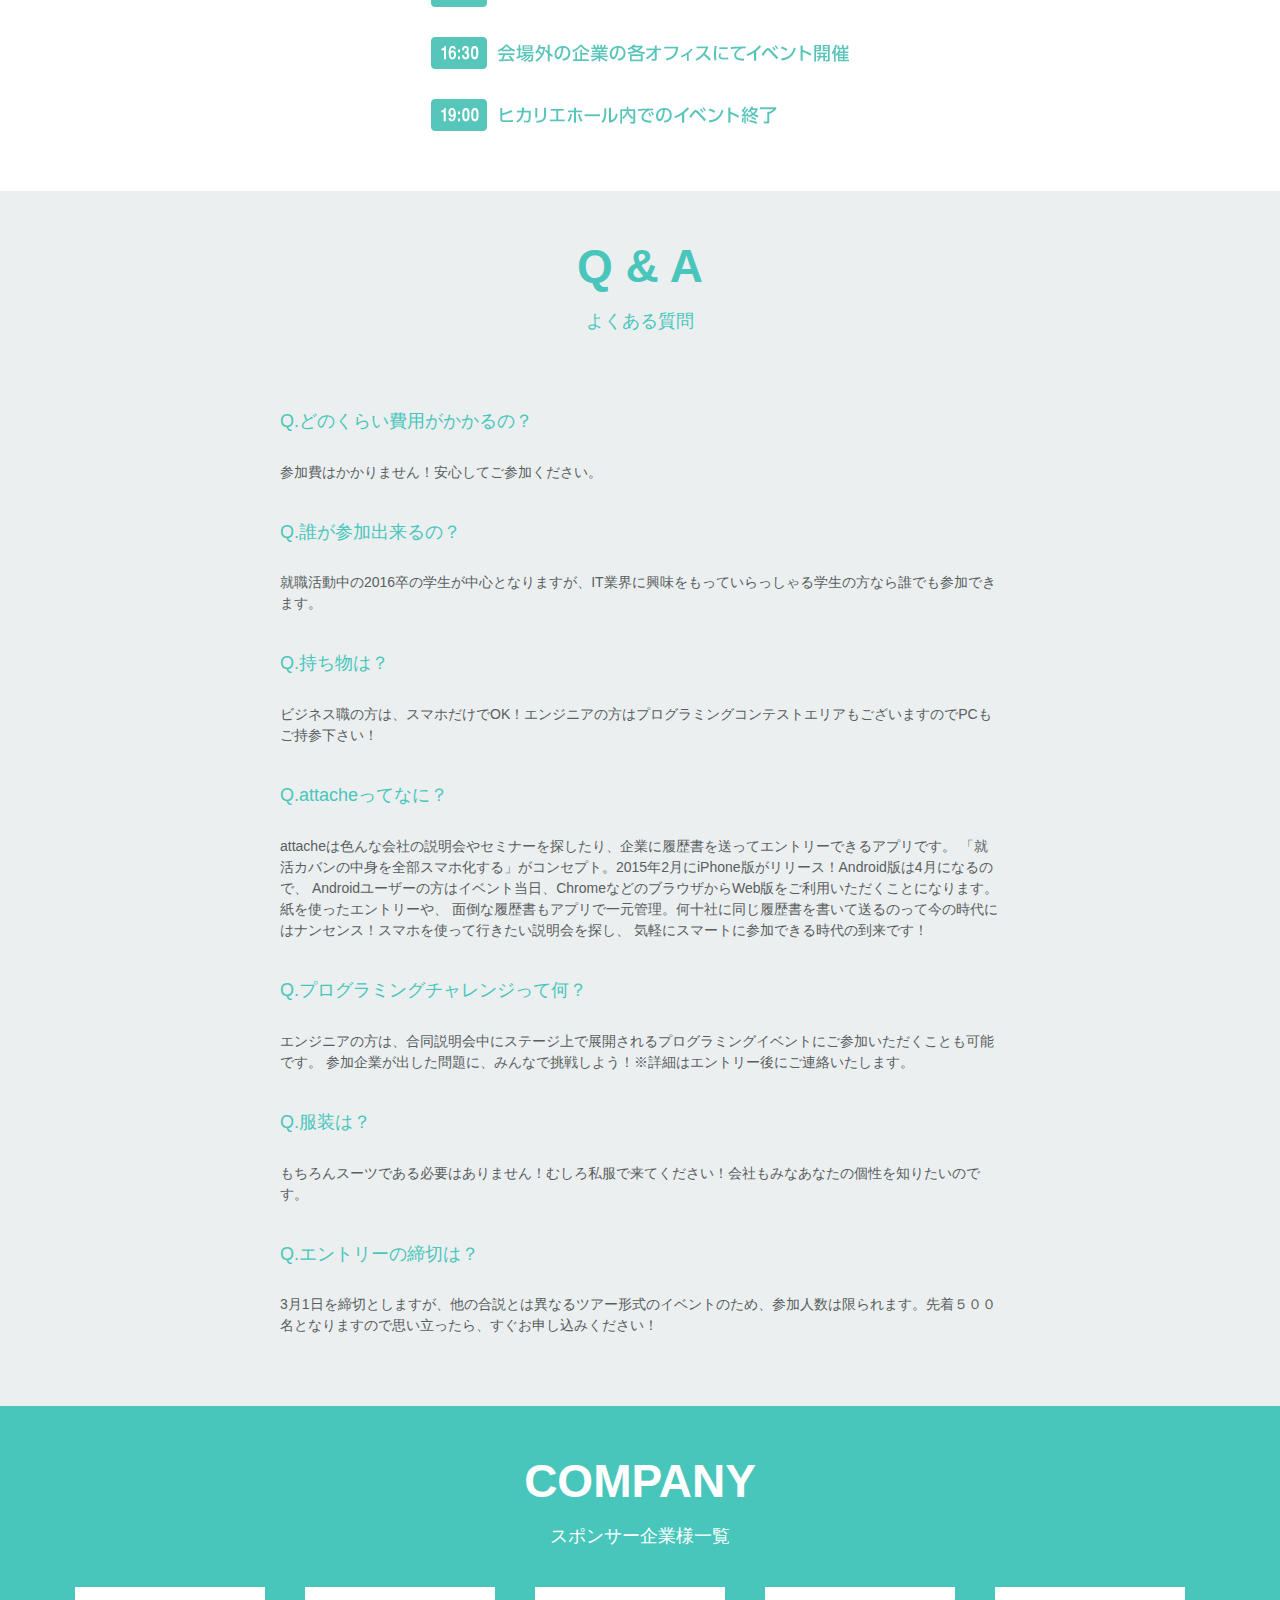
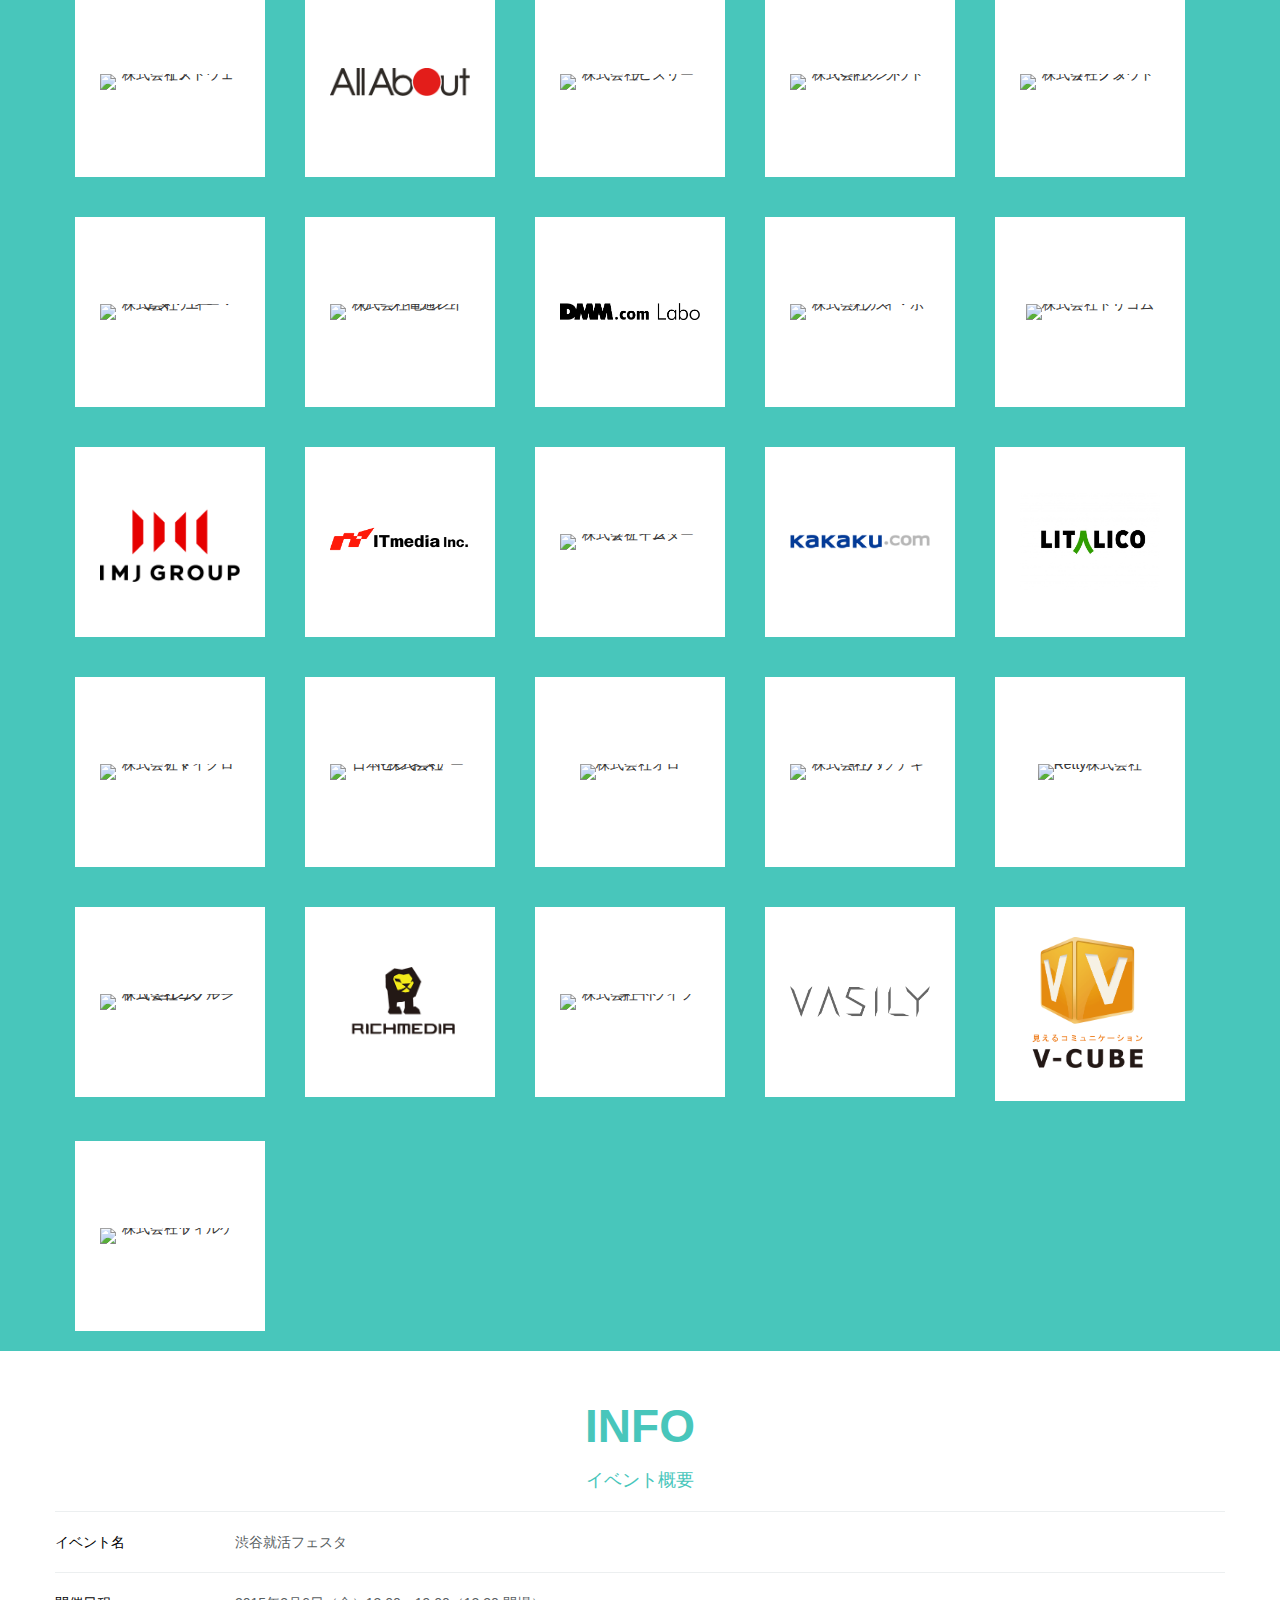
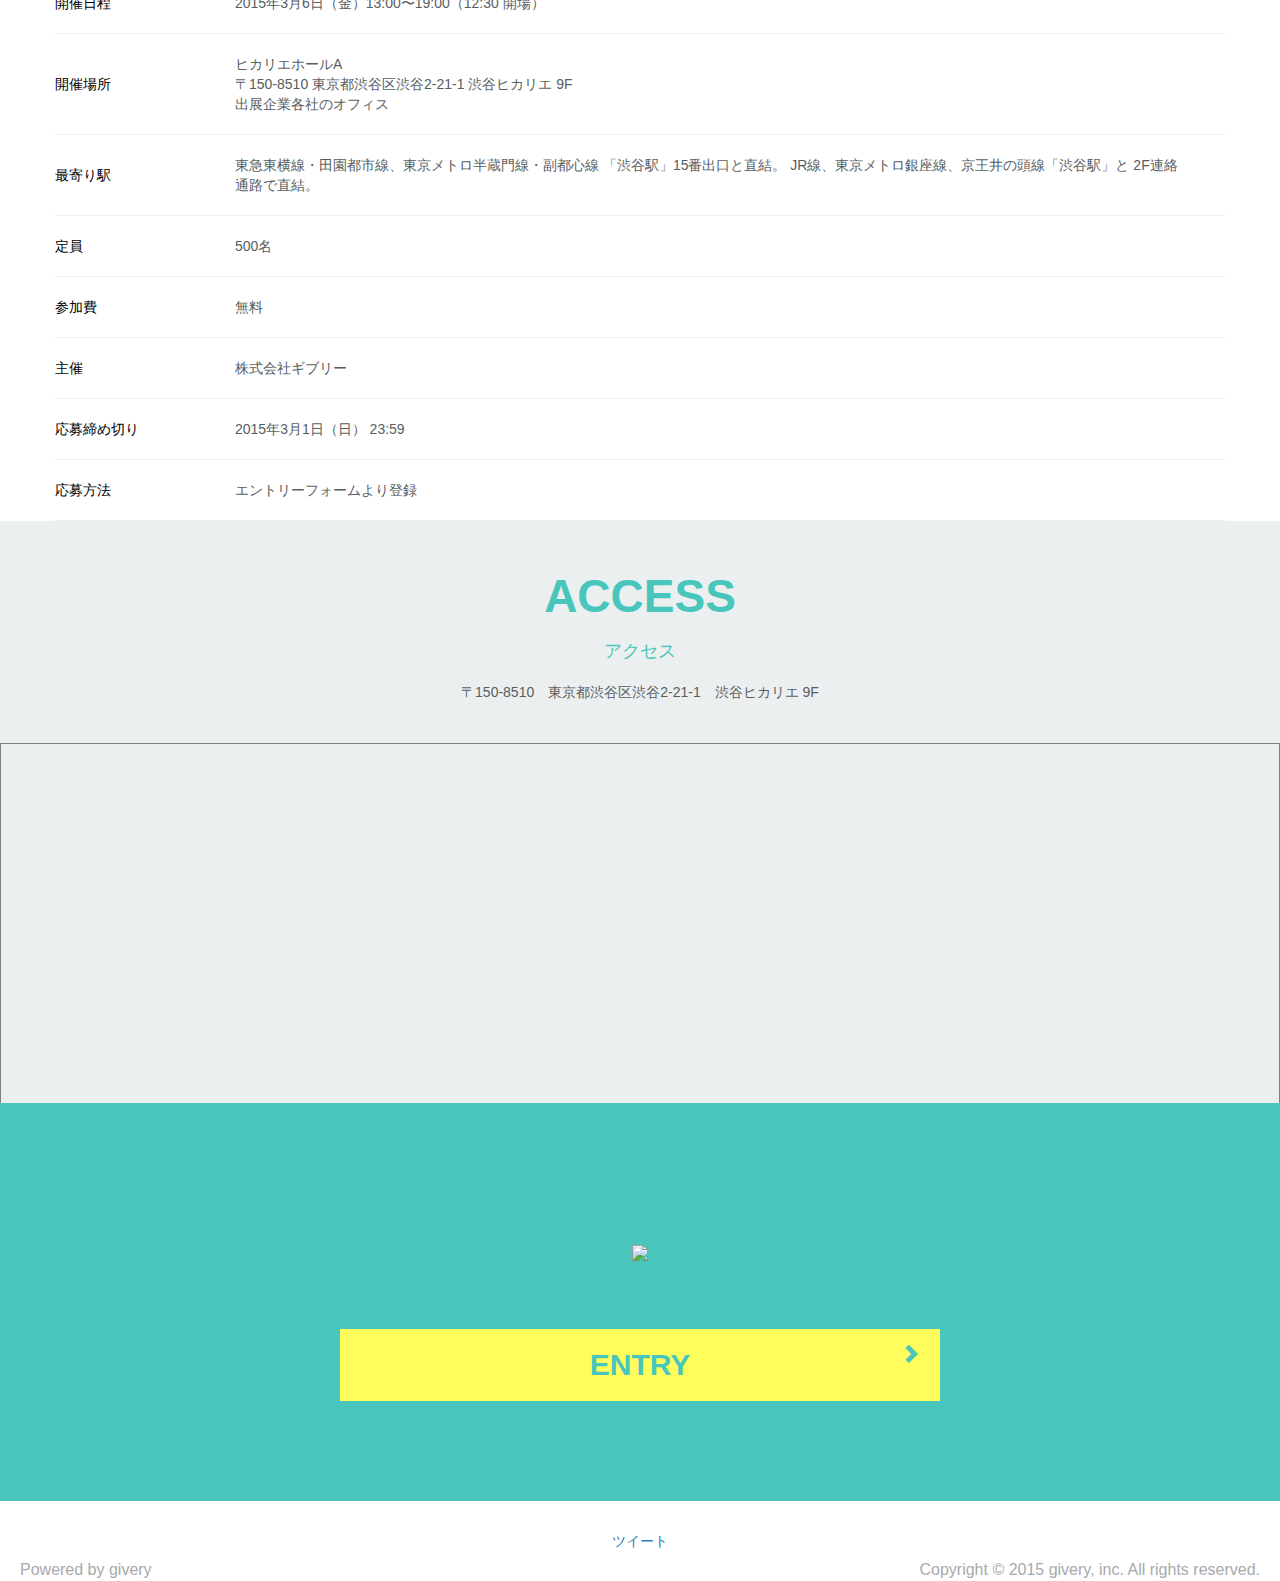
==== commit 1d4e7b1c: "add mobile app information on top" ====
--- a/web/index.html
+++ b/web/index.html
@@ -82,16 +82,22 @@
 		</h1>
 		<div class="about">
 			<h2>就活って、もっとかっこいいものだと思う。</h2>
-			<p>
-			一度しかない人生の中、社会への一歩目を決めるため、頭をフル回転させながら行動する。そんな就活というこれからの数か月は、あなたを輝かせる大切な時間になるだろう。
-			でもなぜか、「就活」という単語を聞くと、多くの人がネガティブなイメージを思い浮かべる。同じスーツ、同じ鞄、同じ髪型で「私の長所は協調性です！」
-			と同じようなことを繰り返す学生の様子を、あなたも容易に想像できるはずだ。一方の企業側もそんな同じような学生からキラリと光る逸材を探すのに苦労している。学生も企業も、この就活という仕組みに辟易としているのだ。</p>
-			<p>もっと、スマートにいこう。学生も企業も。我々は、日本をけん引する最先端の企業と共に、就活を変えるための最初の一歩目をここ渋谷で踏み出すことにした。
-			さあ、あなたも旧態依然の就活文化からいち早く抜け出そう。そして日本一スマートな就活スタイルを、一番最初に体感する500人になろう。
-			</p>
-		</div>
-	</div>
+		<div href="http://attache-app.com" class="container-app" style="margin-top:0;padding;padding:0 60px 0 60px;">
+			<div class="row">
+				<div class="col-xs-6 text-left">
+					<h2>スマホひとつで始める就活を</h2>
+					<img src="images/attache.png" height="50px">
+						<a href="http://attache-app.com" class="button-entry small">アプリへ<span class="glyphicon glyphicon-chevron-right" aria-hidden="true"></span></a>
+				</div>
+				<div class="col-xs-5 text-center">
+					<img src="images/iphone.png" style="width:300px;">
+				</div>
+			</div>
+		</div>
+
 	<a href="#section-poster"><img src="images/poster_button.png"></a>
+		</div>
+	</div>
 </div>
 <!-- NAV BAR -->
 <div id="navbar" role="navigation">
--- a/web/custom.css
+++ b/web/custom.css
@@ -1,5 +1,6 @@
 html {
 	height: 100%;
+	background-color: #FFFFFF;
 }
 
 body {
@@ -74,6 +75,13 @@
 	line-height: 150%;
 }
 
+a.container-app {
+	margin-top:50px;
+	padding: 40px 40px 0 40px;
+  border-width: 5px;
+  border-color: #FFFFFF;
+  border-style: solid;
+}
 
 .highlight {
 	color: #fffd5c;
@@ -154,6 +162,14 @@
 
 	font-size: 25px;
 }
+
+.row .button-entry span.glyphicon {
+	position: absolute;
+	top: 14px;
+	right: 20px;
+	font-size: 20px;
+}
+
 
 
 /* SECTIONS */
@@ -195,6 +211,9 @@
 #section-header h1{
 	padding:0;
 }
+
+
+
 #navbar {
 	padding: 0;
 	color: #48c6bb;
@@ -410,11 +429,24 @@
 #section-header a {
 	position: absolute;
 	left: 50%;
-	bottom: 30px;
+	bottom: -50px;
 }
 #section-header a img{
 	width: 36px;
 }
+
+#section-header .row a {
+	text-align: center;
+	border-radius: 5px;
+  margin: 20px;
+  padding: 10px;
+  width: 200px;
+  font-size: 20px;
+  position:relative;
+  left:0;
+  bottom:0;
+}
+
 
 h1.special {
 	color: #48c6bb;
